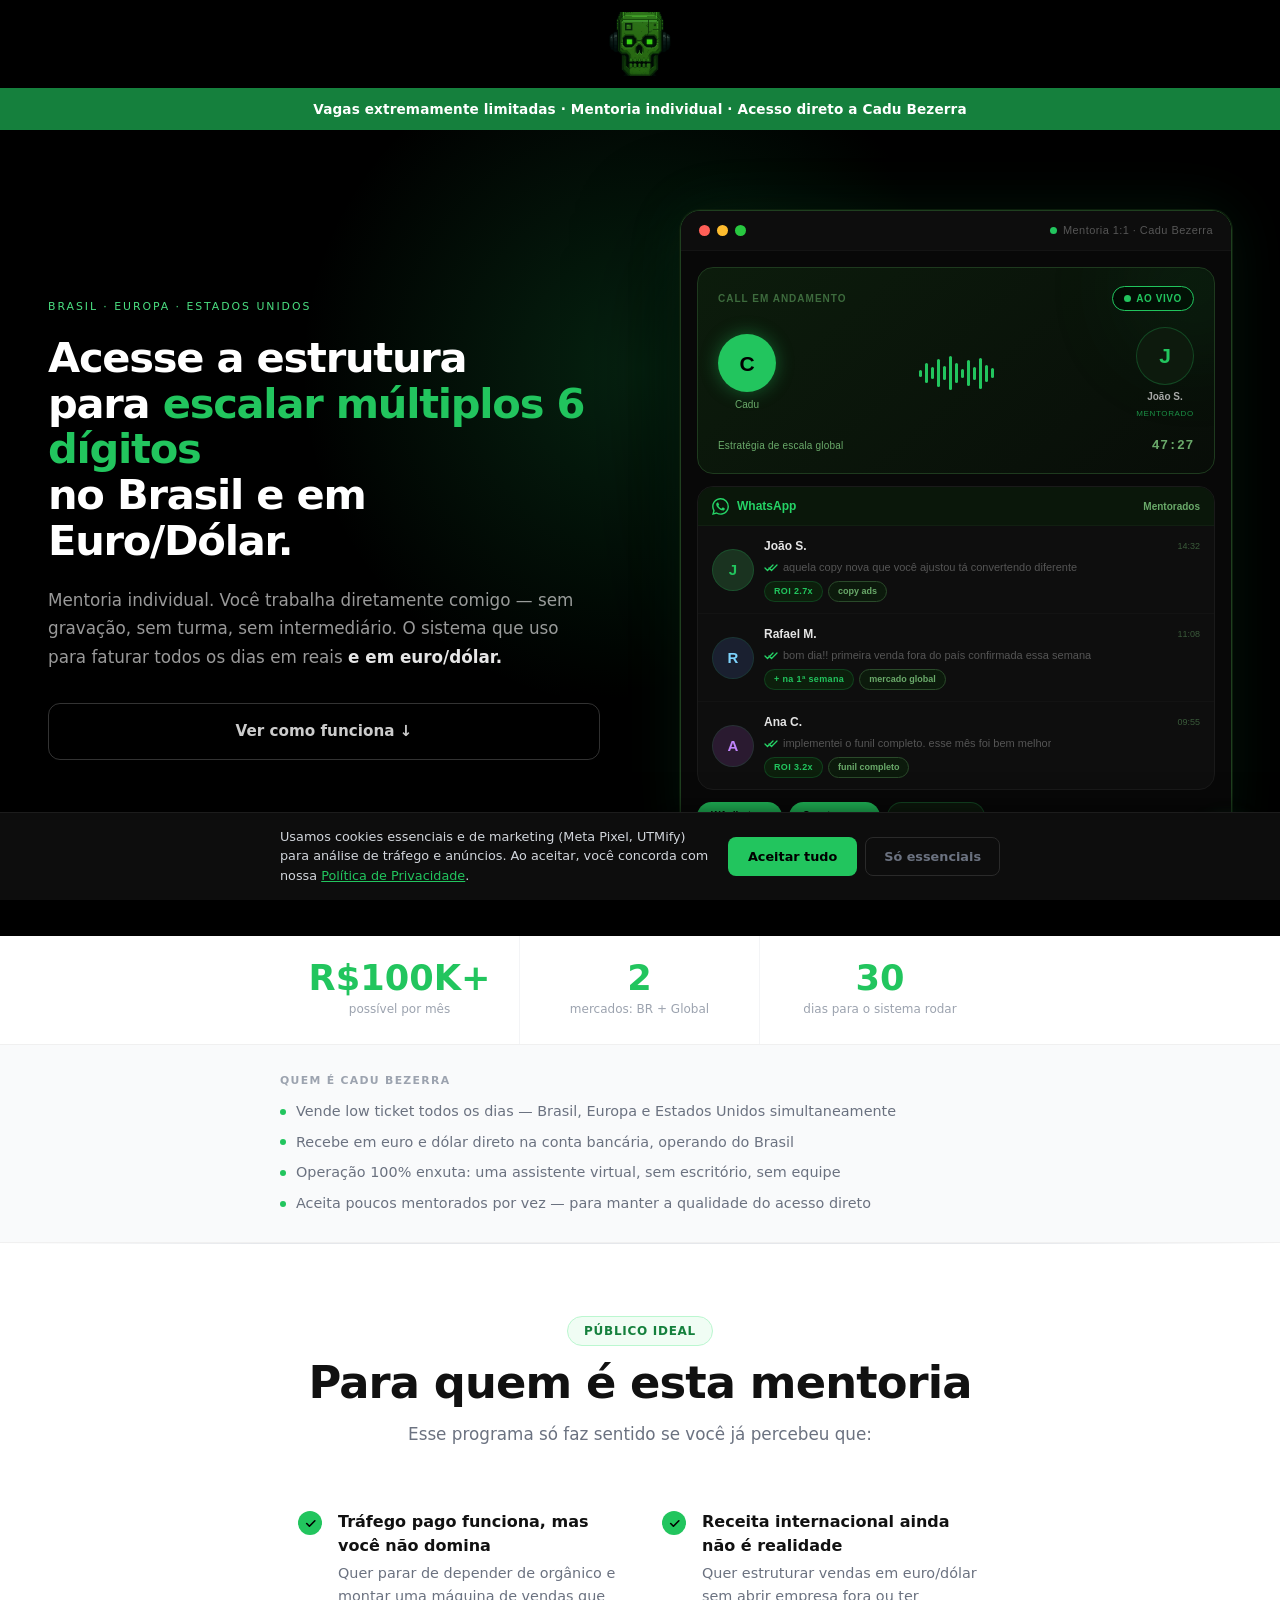
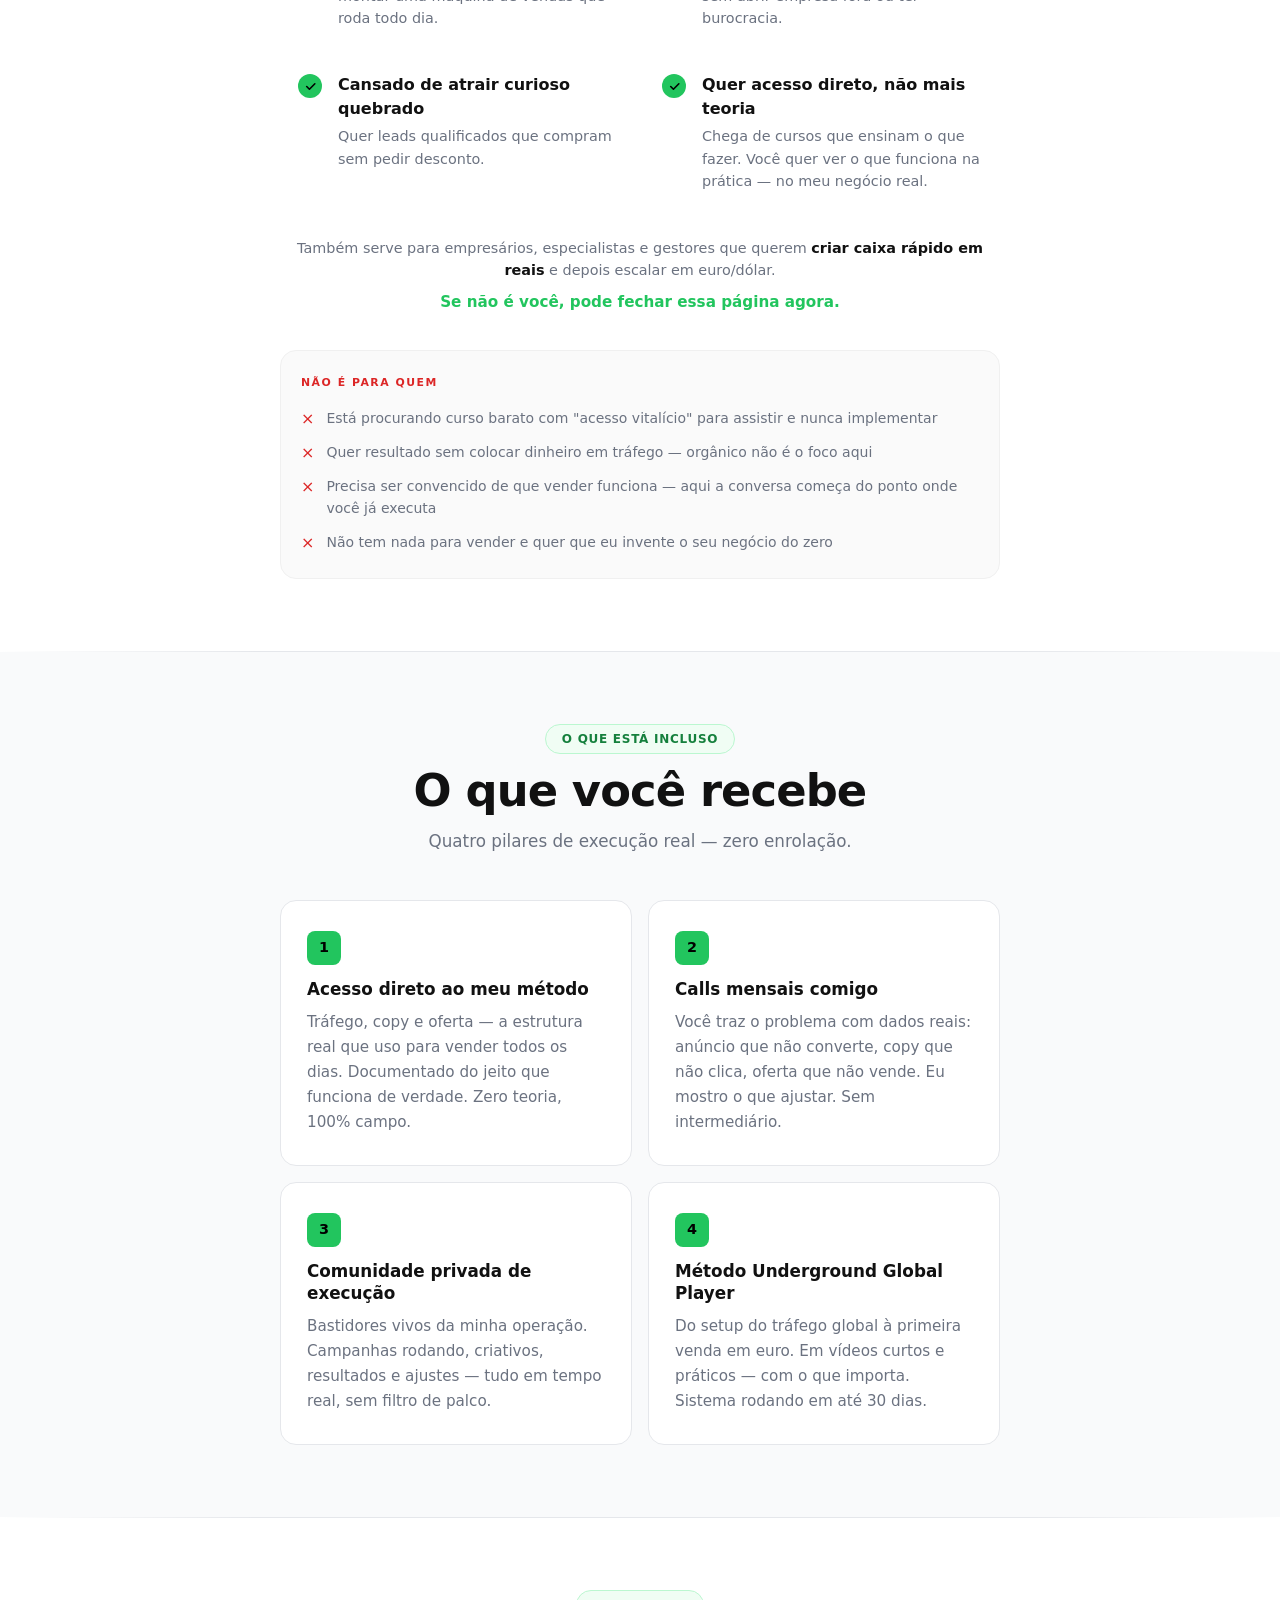
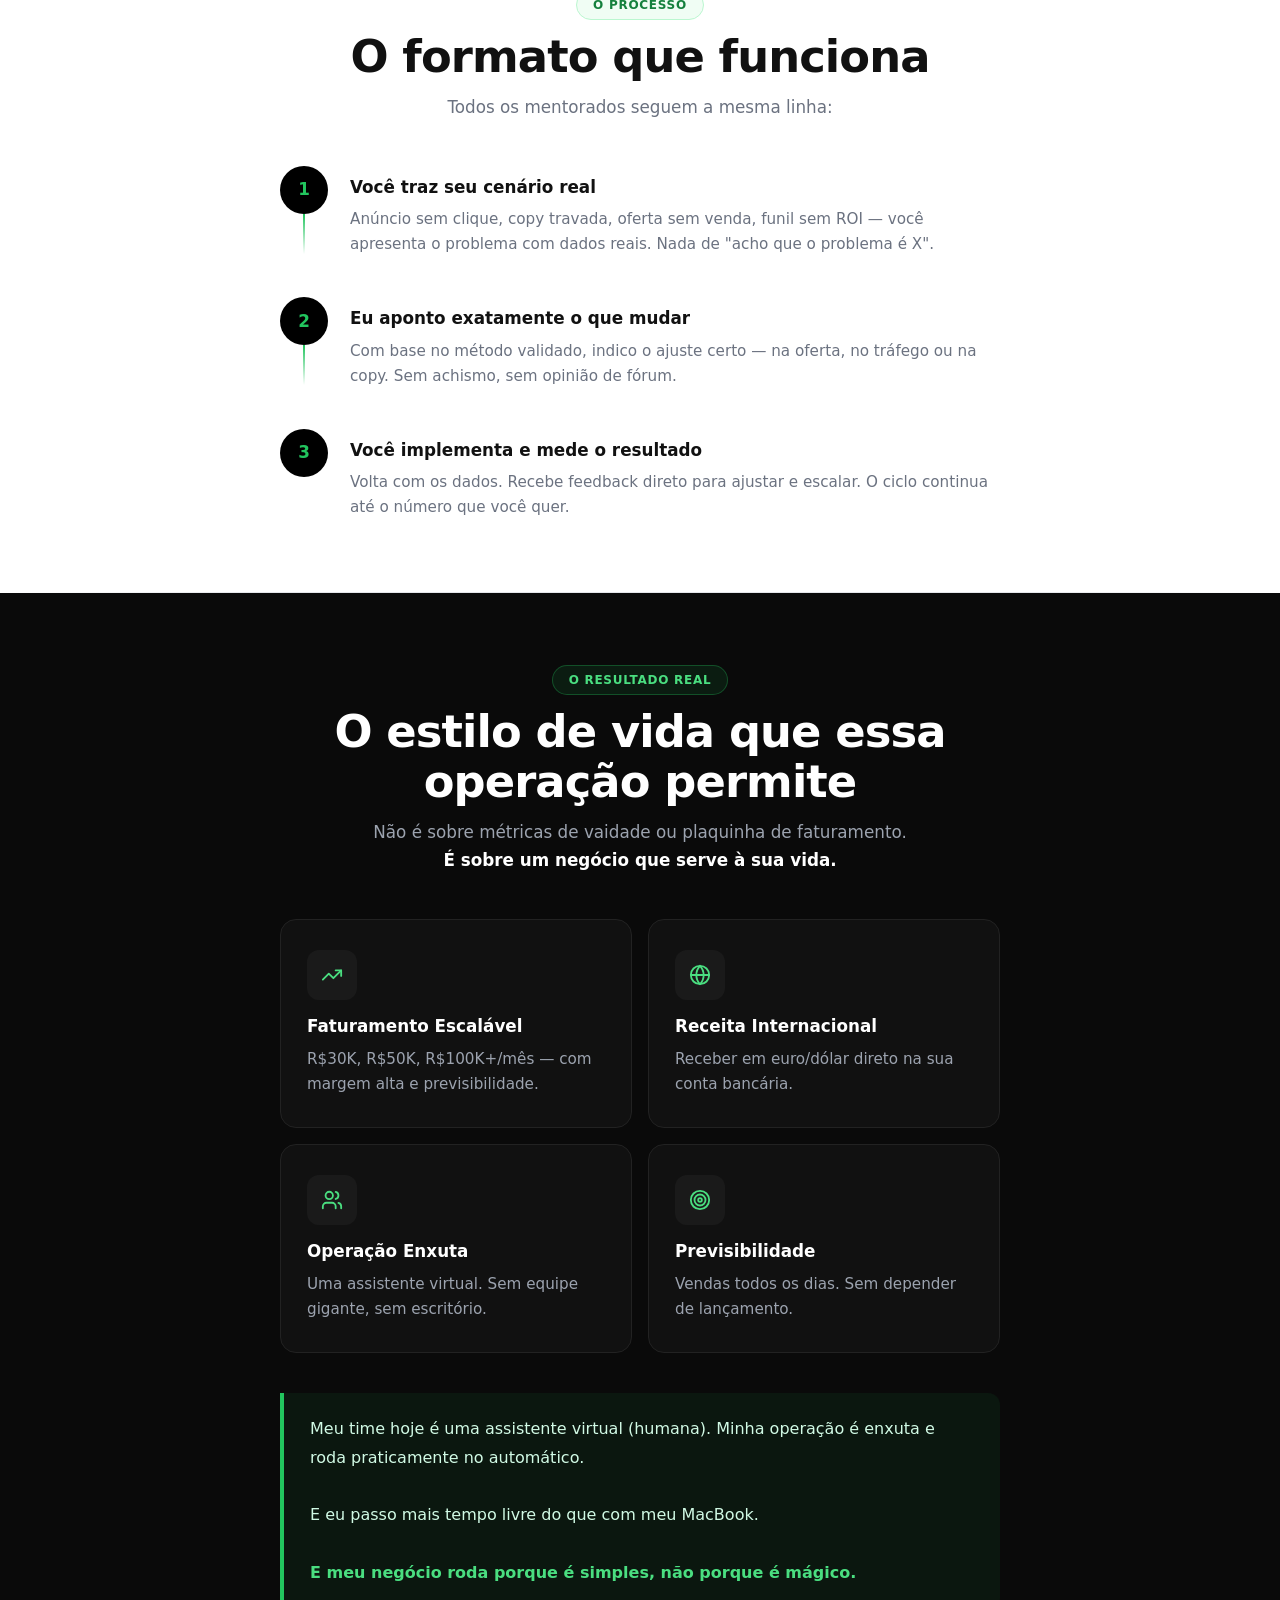
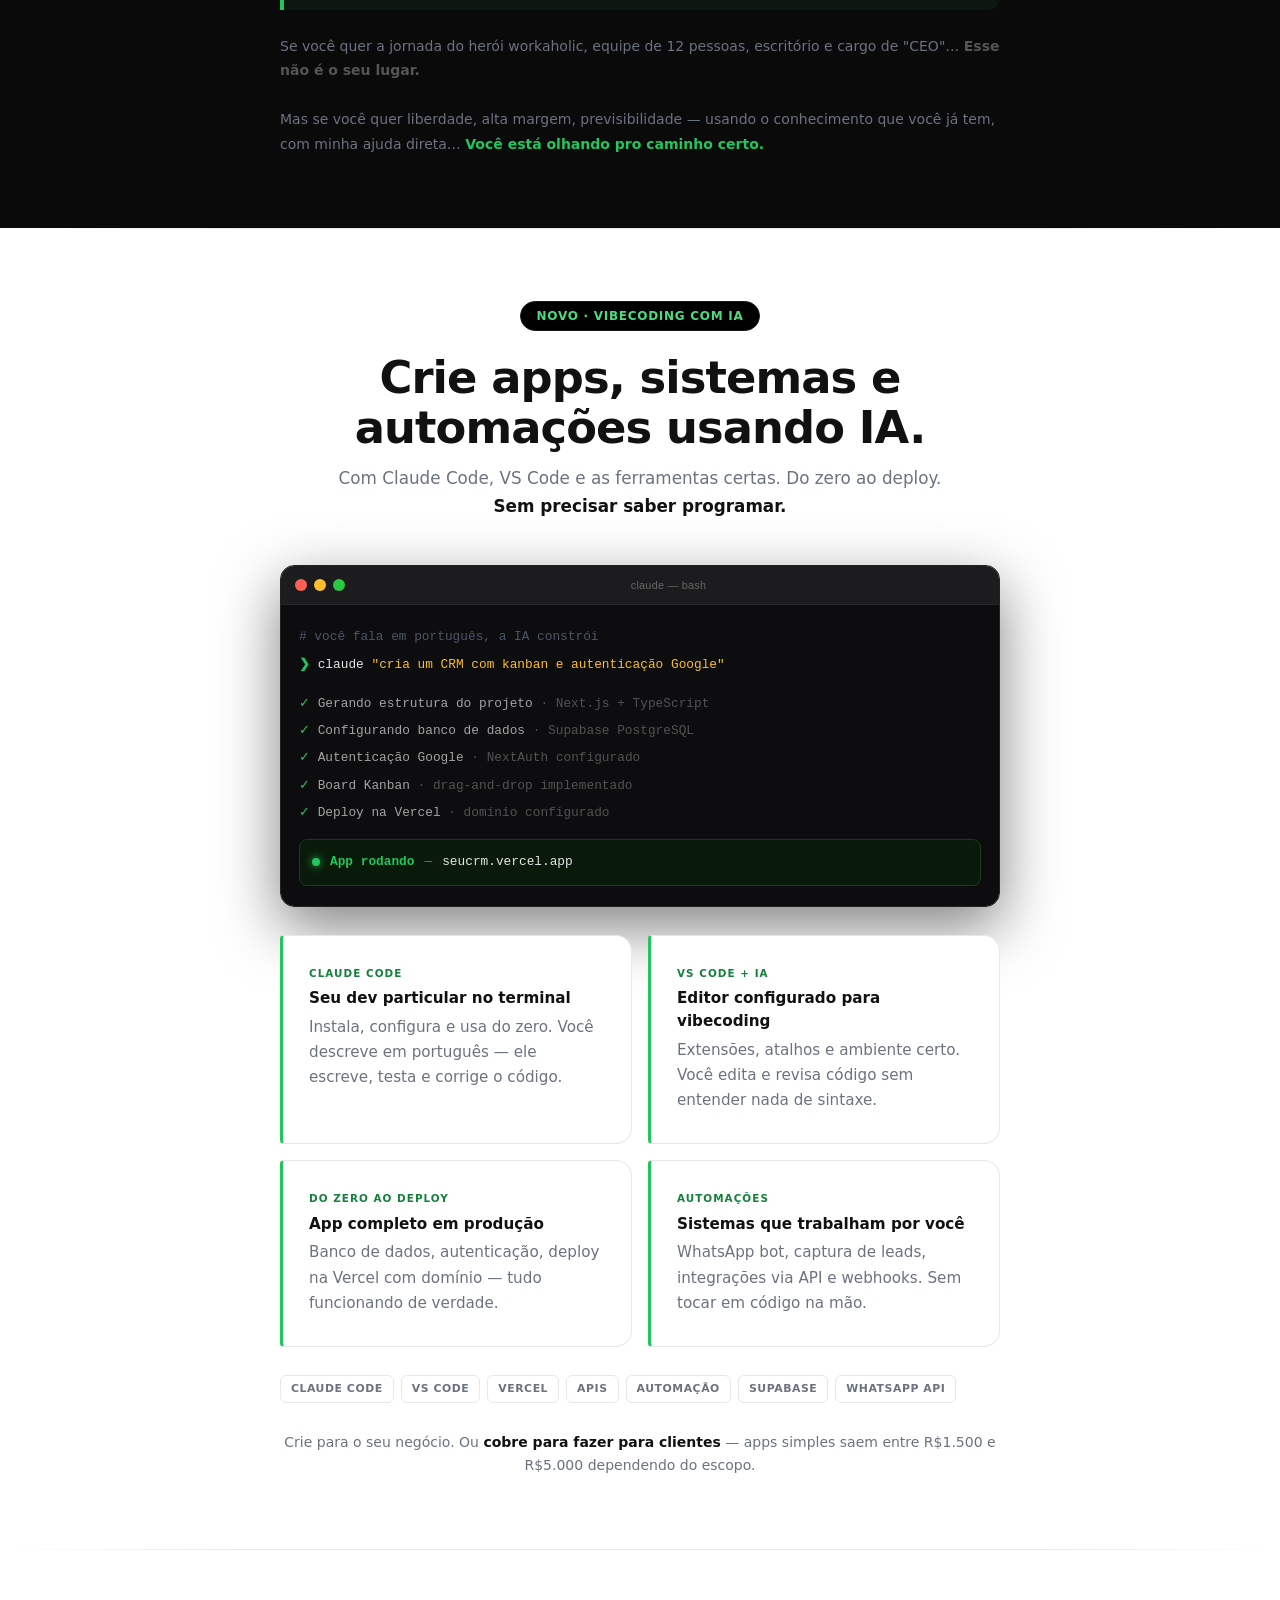
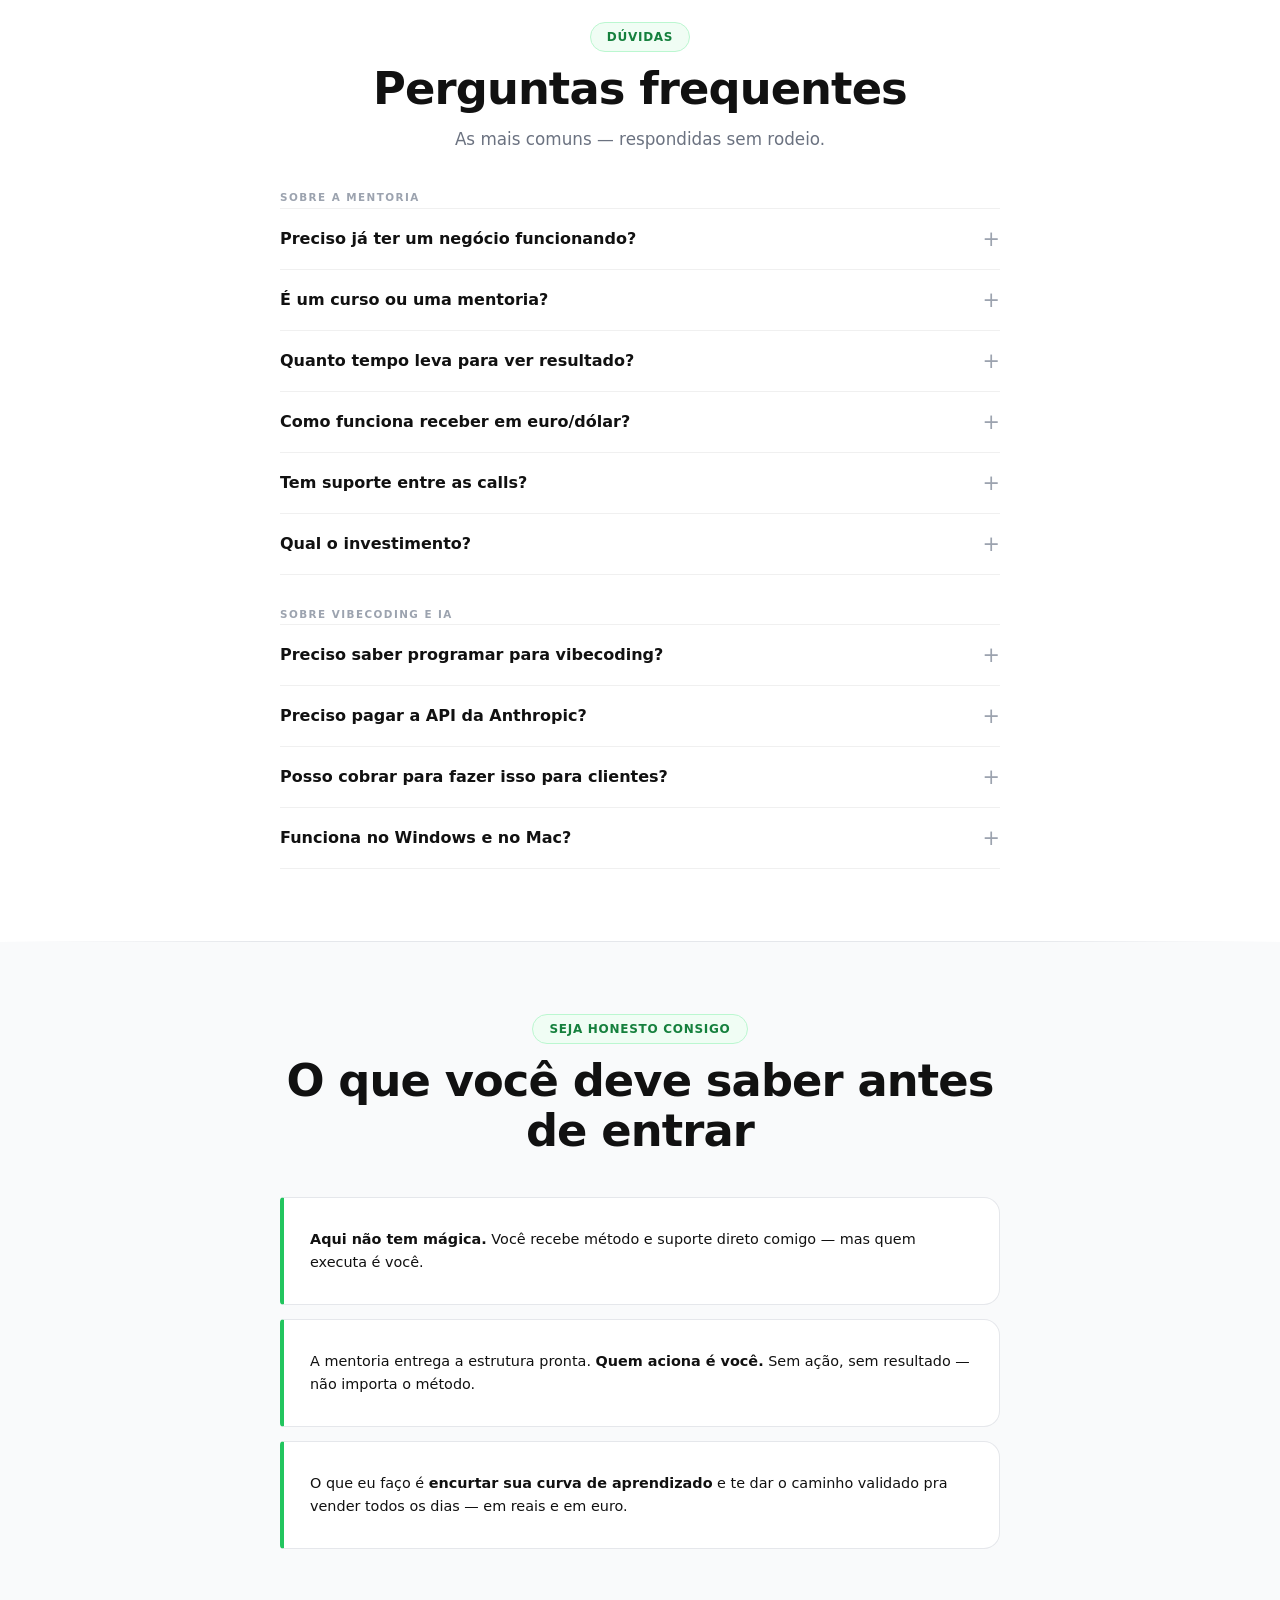
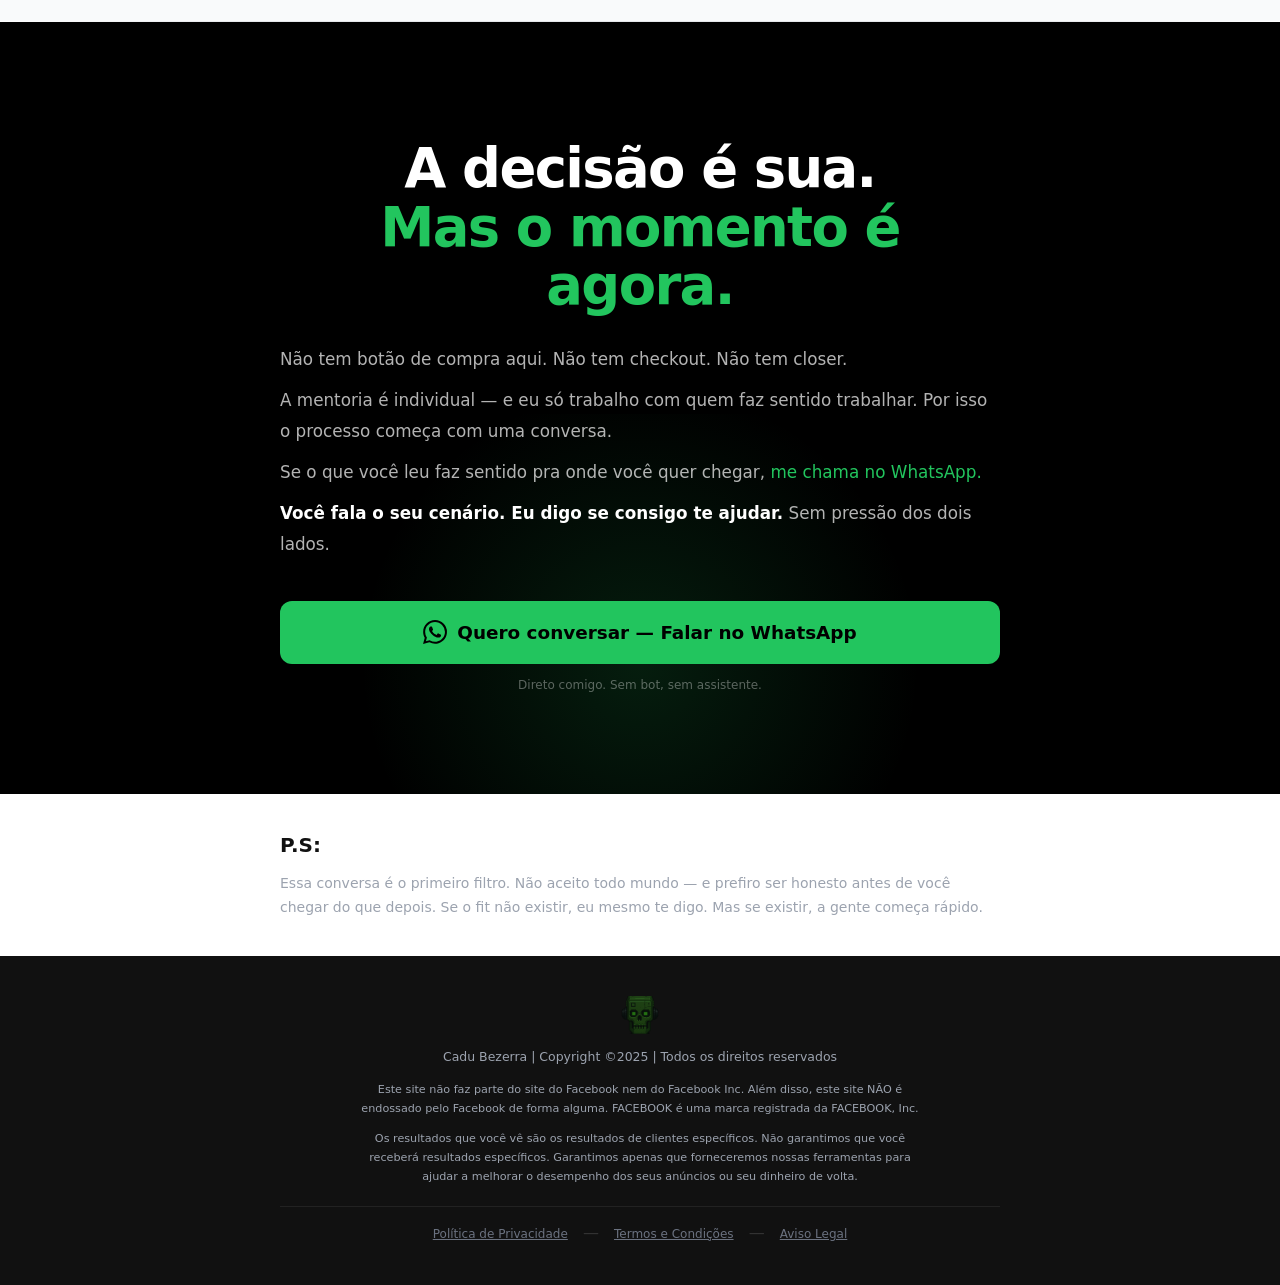
==== index.html @ 000028d3 "feat: bottom CTA now routes to qualification form" ====
<!DOCTYPE html>
<html lang="pt-BR">
<head>
  <meta charset="utf-8"/>
  <meta http-equiv="Cache-Control" content="no-cache, no-store, must-revalidate"/>
  <meta http-equiv="Pragma" content="no-cache"/>
  <!-- SECURITY HEADERS -->
  <meta http-equiv="Content-Security-Policy" content="default-src 'self'; script-src 'self' 'unsafe-inline' https://cdn.utmify.com.br; style-src 'self' 'unsafe-inline'; img-src 'self' data: https:; connect-src 'self' https://cdn.utmify.com.br; font-src 'self'; object-src 'none'; base-uri 'self'; form-action 'none'; upgrade-insecure-requests;"/>
  <meta name="referrer" content="strict-origin-when-cross-origin"/>
  <meta http-equiv="Permissions-Policy" content="camera=(), microphone=(), geolocation=(), payment=(), usb=(), interest-cohort=()"/>
  <meta name="viewport" content="width=device-width, initial-scale=1"/>
  <title>Underground Global Player | Cadu Bezerra</title>
  <meta name="description" content="Acesso direto à estrutura que uso para escalar múltiplos 6 dígitos vendendo low ticket no Brasil e em Euro/Dólar."/>
  <meta property="og:type" content="website"/>
  <meta property="og:title" content="Underground Global Player | Cadu Bezerra"/>
  <meta property="og:description" content="Acesso direto à estrutura que uso para escalar múltiplos 6 dígitos vendendo low ticket no Brasil e em Euro/Dólar."/>
  <meta property="og:image" content="cadudoblack-devices-mockup.png"/>
  <meta name="twitter:card" content="summary_large_image"/>
  <link rel="shortcut icon" href="cadudoblack-favicon.png"/>
  <link rel="icon" href="cadudoblack-favicon.png"/>
  <link rel="apple-touch-icon" href="cadudoblack-favicon.png"/>
  <link rel="stylesheet" href="css/style.css"/>
  <style>
    *{box-sizing:border-box;margin:0;padding:0;}
    html{scroll-behavior:smooth;}
    body{font-family:-apple-system,BlinkMacSystemFont,'Segoe UI',system-ui,sans-serif;background:#fff;color:#111;}

    /* ANIMATIONS */
    [data-fade]{opacity:0;transform:translateY(36px);transition:opacity .7s cubic-bezier(.16,1,.3,1),transform .7s cubic-bezier(.16,1,.3,1);}
    [data-fade].visible{opacity:1;transform:translateY(0);}
    [data-fade][data-delay="1"]{transition-delay:.1s;}
    [data-fade][data-delay="2"]{transition-delay:.2s;}
    [data-fade][data-delay="3"]{transition-delay:.3s;}
    [data-fade][data-delay="4"]{transition-delay:.4s;}
    [data-fade][data-delay="5"]{transition-delay:.5s;}

    /* HERO */
    .hero-bg{background:#000;position:relative;overflow:hidden;padding:52px 20px 60px;}
    .hero-glow{position:absolute;top:-160px;left:50%;transform:translateX(-50%);width:800px;height:800px;background:radial-gradient(circle,rgba(34,197,94,.18) 0%,transparent 60%);pointer-events:none;animation:glow-pulse 5s ease-in-out infinite;}
    @keyframes glow-pulse{0%,100%{opacity:.7;transform:translateX(-50%) scale(1);}50%{opacity:1;transform:translateX(-50%) scale(1.08);}}
    .hero-title{font-size:clamp(1.6rem,4vw,2.6rem);font-weight:900;line-height:1.1;color:#fff;letter-spacing:-.03em;margin-bottom:22px;}
    .hero-title .accent{color:#22c55e;}
    .hero-sub{font-size:1.05rem;color:rgba(255,255,255,.6);max-width:640px;margin:0 auto 32px;line-height:1.7;}
    /* hero split layout */
    .hero-inner{position:relative;z-index:1;max-width:1200px;margin:0 auto;display:flex;flex-direction:column;align-items:center;gap:48px;padding:0 8px;}
    .hero-text{text-align:center;width:100%;}
    .hero-mockup{width:100%;}
    @media(min-width:900px){
      .hero-bg{padding:80px 32px 88px;}
      .hero-inner{flex-direction:row;align-items:center;gap:80px;}
      .hero-text{flex:1;text-align:left;}
      .hero-text .hero-sub{margin-left:0;margin-right:0;}
      .hero-text .btn-row{margin-left:0;margin-right:0;}
      .hero-mockup{flex:1;max-width:560px;}
    }

    /* BANNER */
    .top-banner{background:#15803d;padding:11px 16px;text-align:center;font-weight:700;color:#fff;font-size:.85rem;letter-spacing:.01em;}

    /* STATS */
    .stats-bar{background:#fff;border-bottom:1px solid #f0f0f0;}
    .stats-inner{display:grid;grid-template-columns:repeat(3,1fr);max-width:720px;margin:0 auto;}
    .stat-cell{padding:24px 12px;text-align:center;border-right:1px solid #f3f4f6;}
    .stat-cell:last-child{border-right:none;}
    .stat-num{display:block;font-size:clamp(1.4rem,4vw,2.2rem);font-weight:900;color:#22c55e;line-height:1;}
    .stat-lbl{font-size:.75rem;color:#9ca3af;margin-top:6px;font-weight:500;}

    /* SECTION HELPERS */
    .sec{padding:72px 24px;}
    .sec-inner{max-width:720px;margin:0 auto;}
    .sec-inner-sm{max-width:720px;margin:0 auto;}
    .sec-tag{display:inline-block;background:#f0fdf4;border:1px solid #bbf7d0;border-radius:100px;padding:5px 16px;font-size:.75rem;font-weight:700;color:#15803d;letter-spacing:.06em;text-transform:uppercase;margin-bottom:12px;}
    .sec-tag-dark{background:rgba(34,197,94,.1);border-color:rgba(34,197,94,.3);color:#4ade80;}
    .sec-title{font-size:clamp(1.6rem,3.5vw,2.8rem);font-weight:800;color:#111;line-height:1.12;letter-spacing:-.02em;margin-bottom:12px;}
    .sec-title-white{color:#fff;}
    .sec-sub{color:#6b7280;font-size:1.05rem;line-height:1.65;max-width:720px;margin:0 auto 40px;}
    .sec-sub-dark{color:#9ca3af;}
    .divider{height:1px;background:linear-gradient(90deg,transparent,#e5e7eb 20%,#e5e7eb 80%,transparent);}
    .bg-light{background:#f9fafb;}
    .bg-dark{background:#0a0a0a;}
    .text-center{text-align:center;}

    /* CARDS */
    .card-grid{display:grid;grid-template-columns:1fr;gap:16px;}
    .card-grid-2{display:grid;grid-template-columns:1fr;gap:16px;}
    .card{background:#fff;border:1px solid #e5e7eb;border-radius:16px;padding:30px 26px;transition:transform .25s ease,box-shadow .25s ease,border-color .25s ease;}
    .card:hover{transform:translateY(-5px);box-shadow:0 16px 48px rgba(0,0,0,.08);border-color:#22c55e;}
    .card-dark{background:#111;border-color:#222;}
    .card-dark:hover{border-color:#22c55e;box-shadow:0 16px 48px rgba(0,0,0,.4);}
    .card-icon{width:50px;height:50px;background:#f0fdf4;border-radius:12px;display:flex;align-items:center;justify-content:center;margin-bottom:16px;color:#15803d;flex-shrink:0;}
    .card-icon-dark{background:#1a1a1a;color:#4ade80;}
    .card-num{display:inline-flex;align-items:center;justify-content:center;width:34px;height:34px;background:#22c55e;color:#000;font-weight:900;font-size:.9rem;border-radius:8px;margin-bottom:14px;}
    .card-title{font-size:1.05rem;font-weight:700;color:#111;margin-bottom:9px;line-height:1.3;}
    .card-title-white{color:#fff;}
    .card-text{font-size:.95rem;color:#6b7280;line-height:1.65;}
    .card-text-dark{color:#9ca3af;}

    /* CHECK LIST */
    .check-grid{display:grid;grid-template-columns:1fr;gap:8px;}
    .check-row{display:flex;align-items:flex-start;gap:16px;padding:18px;border-radius:12px;transition:background .2s;}
    .check-row:hover{background:#f9fafb;}
    .check-dot{width:24px;height:24px;min-width:24px;background:#22c55e;border-radius:50%;display:flex;align-items:center;justify-content:center;margin-top:1px;}
    .check-head{font-weight:700;color:#111;font-size:1rem;margin-bottom:4px;}
    .check-body{color:#6b7280;font-size:.9rem;line-height:1.55;}

    /* STEPS */
    .steps-wrap{display:flex;flex-direction:column;gap:40px;position:relative;}
    .step-row{display:flex;gap:22px;align-items:flex-start;}
    .step-dot{width:48px;height:48px;min-width:48px;background:#000;color:#22c55e;border-radius:50%;display:flex;align-items:center;justify-content:center;font-weight:900;font-size:1.05rem;position:relative;z-index:1;}
    .step-line{position:absolute;left:23px;top:48px;bottom:-40px;width:2px;background:linear-gradient(180deg,#22c55e,transparent);}
    .step-body{padding-top:9px;}
    .step-title{font-weight:700;font-size:1.05rem;color:#111;margin-bottom:7px;}
    .step-text{font-size:.95rem;color:#6b7280;line-height:1.65;}

    /* BUTTONS */
    .btn{display:inline-flex;align-items:center;justify-content:center;gap:10px;font-weight:800;border:none;cursor:pointer;text-decoration:none;white-space:nowrap;transition:background .2s,transform .15s,box-shadow .2s;border-radius:12px;}
    .btn-green{background:#22c55e;color:#000;font-size:1.05rem;padding:16px 36px;}
    .btn-green:hover{background:#16a34a;transform:translateY(-2px);box-shadow:0 8px 32px rgba(34,197,94,.35);}
    .btn-green-lg{font-size:1.15rem;padding:18px 44px;}
    .btn-green-sm{font-size:.9rem;padding:12px 26px;border-radius:10px;}
    .btn-outline{background:transparent;border:1px solid rgba(255,255,255,.2);color:rgba(255,255,255,.8);font-size:.95rem;padding:16px 28px;font-weight:600;}
    .btn-outline:hover{border-color:rgba(34,197,94,.5);color:#22c55e;}
    @keyframes pulse-btn{0%,100%{box-shadow:0 0 0 0 rgba(34,197,94,.5);}60%{box-shadow:0 0 0 18px rgba(34,197,94,0);}}
    @keyframes pulse-dot{0%,100%{opacity:1;transform:scale(1);}50%{opacity:.25;transform:scale(.55);}}
    @keyframes wave-bar{0%,100%{transform:scaleY(1);}50%{transform:scaleY(0.2);}}
    .btn-pulse{animation:pulse-btn 2.2s ease-in-out infinite;}
    .btn-row{display:flex;flex-direction:column;gap:12px;align-items:stretch;max-width:720px;margin:0 auto;}
    .btn-row .btn{width:100%;justify-content:center;}

    /* CTA DARK */
    .cta-dark{background:#000;position:relative;overflow:hidden;padding:100px 24px;}
    .cta-glow{position:absolute;bottom:-120px;left:50%;transform:translateX(-50%);width:700px;height:500px;background:radial-gradient(circle,rgba(34,197,94,.15) 0%,transparent 65%);pointer-events:none;}
    .cta-text{color:rgba(255,255,255,.7);font-size:1.05rem;line-height:1.85;margin-bottom:40px;text-align:left;}
    .cta-text strong{color:#fff;}
    .cta-text .green{color:#22c55e;}

    /* QUOTE */
    .quote{border-left:4px solid #22c55e;padding:22px 26px;background:rgba(34,197,94,.07);border-radius:0 12px 12px 0;margin-top:36px;}
    .quote p{color:#d1fae5;font-size:1rem;line-height:1.8;margin:0;}

    /* FLOAT */
    .float-wa{position:fixed;bottom:24px;right:24px;z-index:9999;background:#25D366;border-radius:50%;width:58px;height:58px;display:flex;align-items:center;justify-content:center;box-shadow:0 4px 20px rgba(37,211,102,.45);transition:transform .2s,box-shadow .2s;text-decoration:none;}
    .float-wa:hover{transform:scale(1.1);box-shadow:0 8px 32px rgba(37,211,102,.55);}

    /* CREDIBILITY STRIP */
    .cred-strip{background:#f9fafb;border-bottom:1px solid #f0f0f0;padding:28px 16px;}
    .cred-inner{max-width:720px;margin:0 auto;}
    .cred-pill{display:flex;align-items:center;gap:10px;font-size:.9rem;color:#6b7280;}
    .cred-pill-dot{width:6px;height:6px;border-radius:50%;background:#22c55e;flex-shrink:0;}

    /* FAQ */
    .faq-item{border-bottom:1px solid #f0f0f0;padding:18px 0;}
    .faq-item:first-child{border-top:1px solid #f0f0f0;}
    .faq-q{font-weight:700;color:#111;font-size:1rem;display:flex;justify-content:space-between;align-items:flex-start;cursor:pointer;gap:16px;user-select:none;}
    .faq-q:hover{color:#15803d;}
    .faq-icon{font-size:1.3rem;color:#9ca3af;flex-shrink:0;font-weight:400;line-height:1;margin-top:2px;transition:color .2s;}
    .faq-a{font-size:.95rem;color:#6b7280;line-height:1.75;margin-top:14px;display:none;}
    .faq-item.open .faq-a{display:block;}
    .faq-item.open .faq-icon{color:#22c55e;}
    .faq-item.open .faq-q{color:#15803d;}

    /* FOOTER */
    footer{background:#111;color:#9ca3af;padding:40px 16px;}
    footer a{color:#6b7280;text-decoration:underline;font-size:.75rem;}
    footer a:hover{color:#9ca3af;}

    @media(min-width:640px){
      .card-grid{grid-template-columns:1fr 1fr;}
      .card-grid-2{grid-template-columns:1fr 1fr;}
      .check-grid{grid-template-columns:1fr 1fr;}
    }
    @media(max-width:640px){
      .hero-title{font-size:clamp(1.4rem,5vw,1.8rem);letter-spacing:-.02em;}
      .stat-cell{padding:20px 8px;}
      .stat-lbl{font-size:.65rem;}
      .sec{padding:52px 16px;}
    }
  </style>
</head>
<body>

<!-- FLOAT WHATSAPP -->
<a href="https://wa.me/5588999471567" target="_blank" rel="noopener noreferrer" class="float-wa" aria-label="WhatsApp">
  <svg xmlns="http://www.w3.org/2000/svg" viewBox="0 0 24 24" fill="white" width="30" height="30"><path d="M17.472 14.382c-.297-.149-1.758-.867-2.03-.967-.273-.099-.471-.148-.67.15-.197.297-.767.966-.94 1.164-.173.199-.347.223-.644.075-.297-.15-1.255-.463-2.39-1.475-.883-.788-1.48-1.761-1.653-2.059-.173-.297-.018-.458.13-.606.134-.133.298-.347.446-.52.149-.174.198-.298.298-.497.099-.198.05-.371-.025-.52-.075-.149-.669-1.612-.916-2.207-.242-.579-.487-.5-.669-.51-.173-.008-.371-.01-.57-.01-.198 0-.52.074-.792.372-.272.297-1.04 1.016-1.04 2.479 0 1.462 1.065 2.875 1.213 3.074.149.198 2.096 3.2 5.077 4.487.709.306 1.262.489 1.694.625.712.227 1.36.195 1.871.118.571-.085 1.758-.719 2.006-1.413.248-.694.248-1.289.173-1.413-.074-.124-.272-.198-.57-.347m-5.421 7.403h-.004a9.87 9.87 0 01-5.031-1.378l-.361-.214-3.741.982.998-3.648-.235-.374a9.86 9.86 0 01-1.51-5.26c.001-5.45 4.436-9.884 9.888-9.884 2.64 0 5.122 1.03 6.988 2.898a9.825 9.825 0 012.893 6.994c-.003 5.45-4.437 9.884-9.885 9.884m8.413-18.297A11.815 11.815 0 0012.05 0C5.495 0 .16 5.335.157 11.892c0 2.096.547 4.142 1.588 5.945L.057 24l6.305-1.654a11.882 11.882 0 005.683 1.448h.005c6.554 0 11.89-5.335 11.893-11.893a11.821 11.821 0 00-3.48-8.413z"/></svg>
</a>

<!-- HEADER -->
<header style="background:#000;padding:12px 16px;">
  <div style="max-width:480px;margin:0 auto;display:flex;justify-content:center;">
    <img src="images/design-mode/logo.png" alt="Logo" style="height:64px;width:64px;object-fit:contain;"/>
  </div>
</header>

<!-- BANNER -->
<div class="top-banner">Vagas extremamente limitadas · Mentoria individual · Acesso direto a Cadu Bezerra</div>

<!-- HERO -->
<section class="hero-bg">
  <div class="hero-glow"></div>
  <div class="hero-inner">
    <div class="hero-text">

    <p data-fade style="font-size:.68rem;color:#4ade80;letter-spacing:.18em;text-transform:uppercase;margin-bottom:20px;">Brasil · Europa · Estados Unidos</p>

    <h1 class="hero-title" data-fade data-delay="1">
      Acesse a estrutura<br/>para <span class="accent">escalar múltiplos 6 dígitos</span><br/>no Brasil e em Euro/Dólar.
    </h1>

    <p class="hero-sub" data-fade data-delay="2">
      Mentoria individual. Você trabalha diretamente comigo — sem gravação, sem turma, sem intermediário. O sistema que uso para faturar todos os dias em reais <strong style="color:rgba(255,255,255,.9);">e em euro/dólar.</strong>
    </p>

    <div class="btn-row" data-fade data-delay="3">
      <a href="#para-quem" class="btn btn-outline">Ver como funciona ↓</a>
    </div>
    </div>

    <div class="hero-mockup" data-fade data-delay="4">
      <div style="border-radius:20px;overflow:hidden;border:1px solid #1f3f1f;box-shadow:0 0 0 1px #0c1f0c,0 0 60px rgba(34,197,94,.1),0 32px 100px rgba(0,0,0,.95);">

        <!-- titlebar -->
        <div style="background:#0d0d0d;padding:11px 18px;display:flex;align-items:center;gap:7px;border-bottom:1px solid #141414;">
          <span style="width:11px;height:11px;border-radius:50%;background:#ff5f57;display:block;flex-shrink:0;"></span>
          <span style="width:11px;height:11px;border-radius:50%;background:#febc2e;display:block;flex-shrink:0;"></span>
          <span style="width:11px;height:11px;border-radius:50%;background:#28c840;display:block;flex-shrink:0;"></span>
          <div style="flex:1;display:flex;align-items:center;justify-content:flex-end;gap:6px;">
            <span style="width:7px;height:7px;border-radius:50%;background:#22c55e;display:block;animation:pulse-dot 1.4s ease-in-out infinite;"></span>
            <span style="font-size:11px;color:#555;font-family:sans-serif;letter-spacing:.04em;">Mentoria 1:1 · Cadu Bezerra</span>
          </div>
        </div>

        <!-- body -->
        <div style="background:#080808;padding:16px;display:flex;flex-direction:column;gap:12px;">

          <!-- CALL CARD -->
          <div style="background:linear-gradient(140deg,#0c1c0c 0%,#080d08 100%);border:1px solid #1e3a1e;border-radius:16px;padding:18px 20px;position:relative;overflow:hidden;">
            <!-- ambient glow -->
            <div style="position:absolute;top:-40px;right:-40px;width:120px;height:120px;background:#22c55e;border-radius:50%;filter:blur(55px);opacity:.11;pointer-events:none;"></div>

            <!-- top row -->
            <div style="display:flex;align-items:center;justify-content:space-between;margin-bottom:16px;">
              <span style="font-size:10px;color:#3d6b3d;font-family:sans-serif;letter-spacing:.1em;text-transform:uppercase;font-weight:700;">Call em andamento</span>
              <div style="display:flex;align-items:center;gap:5px;background:#020802;border:1px solid #22c55e;border-radius:20px;padding:4px 11px;">
                <span style="width:7px;height:7px;border-radius:50%;background:#22c55e;display:block;animation:pulse-dot 1.1s ease-in-out infinite;"></span>
                <span style="font-size:10px;color:#22c55e;font-weight:800;font-family:sans-serif;letter-spacing:.06em;">AO VIVO</span>
              </div>
            </div>

            <!-- avatars + connector -->
            <div style="display:flex;align-items:center;gap:0;margin-bottom:16px;">
              <!-- Cadu -->
              <div style="display:flex;flex-direction:column;align-items:center;gap:5px;flex-shrink:0;">
                <div style="width:58px;height:58px;border-radius:50%;background:#22c55e;display:flex;align-items:center;justify-content:center;font-size:21px;font-weight:900;color:#000;font-family:sans-serif;box-shadow:0 0 18px rgba(34,197,94,.4);">C</div>
                <span style="font-size:10px;color:#6aaa6a;font-family:sans-serif;">Cadu</span>
              </div>
              <!-- waveform connector -->
              <div style="flex:1;display:flex;align-items:center;justify-content:center;gap:3px;padding:0 10px;">
                <div style="width:3px;background:#22c55e;border-radius:2px;height:7px; animation:wave-bar 1.1s ease-in-out infinite;animation-delay:0s;transform-origin:bottom;"></div>
                <div style="width:3px;background:#22c55e;border-radius:2px;height:20px;animation:wave-bar 1.1s ease-in-out infinite;animation-delay:.08s;transform-origin:bottom;"></div>
                <div style="width:3px;background:#22c55e;border-radius:2px;height:12px;animation:wave-bar 1.1s ease-in-out infinite;animation-delay:.16s;transform-origin:bottom;"></div>
                <div style="width:3px;background:#22c55e;border-radius:2px;height:28px;animation:wave-bar 1.1s ease-in-out infinite;animation-delay:.24s;transform-origin:bottom;"></div>
                <div style="width:3px;background:#22c55e;border-radius:2px;height:14px;animation:wave-bar 1.1s ease-in-out infinite;animation-delay:.32s;transform-origin:bottom;"></div>
                <div style="width:3px;background:#22c55e;border-radius:2px;height:34px;animation:wave-bar 1.1s ease-in-out infinite;animation-delay:.4s; transform-origin:bottom;"></div>
                <div style="width:3px;background:#22c55e;border-radius:2px;height:20px;animation:wave-bar 1.1s ease-in-out infinite;animation-delay:.48s;transform-origin:bottom;"></div>
                <div style="width:3px;background:#22c55e;border-radius:2px;height:9px; animation:wave-bar 1.1s ease-in-out infinite;animation-delay:.56s;transform-origin:bottom;"></div>
                <div style="width:3px;background:#22c55e;border-radius:2px;height:26px;animation:wave-bar 1.1s ease-in-out infinite;animation-delay:.64s;transform-origin:bottom;"></div>
                <div style="width:3px;background:#22c55e;border-radius:2px;height:13px;animation:wave-bar 1.1s ease-in-out infinite;animation-delay:.72s;transform-origin:bottom;"></div>
                <div style="width:3px;background:#22c55e;border-radius:2px;height:31px;animation:wave-bar 1.1s ease-in-out infinite;animation-delay:.8s; transform-origin:bottom;"></div>
                <div style="width:3px;background:#22c55e;border-radius:2px;height:17px;animation:wave-bar 1.1s ease-in-out infinite;animation-delay:.88s;transform-origin:bottom;"></div>
                <div style="width:3px;background:#22c55e;border-radius:2px;height:10px;animation:wave-bar 1.1s ease-in-out infinite;animation-delay:.96s;transform-origin:bottom;"></div>
              </div>
              <!-- Mentorado -->
              <div style="display:flex;flex-direction:column;align-items:center;gap:4px;flex-shrink:0;">
                <div style="position:relative;">
                  <div style="width:58px;height:58px;border-radius:50%;background:#0d1a0d;border:1.5px solid #22c55e44;display:flex;align-items:center;justify-content:center;font-size:21px;font-weight:700;color:#22c55e;font-family:sans-serif;">J</div>
                </div>
                <span style="font-size:10px;color:#aaa;font-family:sans-serif;font-weight:700;">João S.</span>
                <span style="font-size:8px;color:#22c55e;font-family:sans-serif;letter-spacing:.08em;text-transform:uppercase;opacity:.7;">mentorado</span>
              </div>
            </div>

            <!-- info row -->
            <div style="display:flex;justify-content:space-between;align-items:center;">
              <span style="font-size:10px;color:#6aaa6a;font-family:sans-serif;letter-spacing:.02em;">Estratégia de escala global</span>
              <span id="call-timer" style="font-size:13px;color:#6aaa6a;font-family:monospace;letter-spacing:.05em;font-weight:700;">47:23</span>
            </div>
          </div>

          <!-- WHATSAPP CARD — inbox 3 conversas -->
          <div style="background:#0e0e0e;border:1px solid #1a1a1a;border-radius:16px;overflow:hidden;">
            <!-- WA header -->
            <div style="background:#0a170a;padding:10px 14px;display:flex;align-items:center;gap:8px;border-bottom:1px solid #111f11;">
              <svg width="17" height="17" viewBox="0 0 24 24" fill="#25D366" style="flex-shrink:0;"><path d="M17.472 14.382c-.297-.149-1.758-.867-2.03-.967-.273-.099-.471-.148-.67.15-.197.297-.767.966-.94 1.164-.173.199-.347.223-.644.075-.297-.15-1.255-.463-2.39-1.475-.883-.788-1.48-1.761-1.653-2.059-.173-.297-.018-.458.13-.606.134-.133.298-.347.446-.52.149-.174.198-.298.298-.497.099-.198.05-.371-.025-.52-.075-.149-.669-1.612-.916-2.207-.242-.579-.487-.5-.669-.51-.173-.008-.371-.01-.57-.01-.198 0-.52.074-.792.372-.272.297-1.04 1.016-1.04 2.479 0 1.462 1.065 2.875 1.213 3.074.149.198 2.096 3.2 5.077 4.487.709.306 1.262.489 1.694.625.712.227 1.36.195 1.871.118.571-.085 1.758-.719 2.006-1.413.248-.694.248-1.289.173-1.413-.074-.124-.272-.198-.57-.347m-5.421 7.403h-.004a9.87 9.87 0 01-5.031-1.378l-.361-.214-3.741.982.998-3.648-.235-.374a9.86 9.86 0 01-1.51-5.26c.001-5.45 4.436-9.884 9.888-9.884 2.64 0 5.122 1.03 6.988 2.898a9.825 9.825 0 012.893 6.994c-.003 5.45-4.437 9.884-9.885 9.884m8.413-18.297A11.815 11.815 0 0012.05 0C5.495 0 .16 5.335.157 11.892c0 2.096.547 4.142 1.588 5.945L.057 24l6.305-1.654a11.882 11.882 0 005.683 1.448h.005c6.554 0 11.89-5.335 11.893-11.893a11.821 11.821 0 00-3.48-8.413z"/></svg>
              <span style="font-size:12px;color:#25D366;font-weight:700;font-family:sans-serif;">WhatsApp</span>
              <span style="font-size:10px;color:#6aaa6a;font-family:sans-serif;margin-left:auto;font-weight:600;">Mentorados</span>
            </div>

            <!-- conversa 1 — João -->
            <div style="padding:11px 14px;display:flex;align-items:center;gap:10px;border-bottom:1px solid #131313;">
              <div style="width:42px;height:42px;border-radius:50%;background:#1a3320;border:1px solid #22c55e33;display:flex;align-items:center;justify-content:center;font-size:15px;font-weight:800;color:#22c55e;font-family:sans-serif;flex-shrink:0;">J</div>
              <div style="flex:1;min-width:0;">
                <div style="display:flex;justify-content:space-between;align-items:center;margin-bottom:4px;">
                  <span style="font-size:12px;color:#e5e5e5;font-weight:700;font-family:sans-serif;">João S.</span>
                  <span style="font-size:9px;color:#3a5a3a;font-family:sans-serif;">14:32</span>
                </div>
                <div style="display:flex;align-items:center;gap:5px;margin-bottom:5px;">
                  <svg width="14" height="8" viewBox="0 0 14 8" fill="none" style="flex-shrink:0;"><path d="M1 4l2.5 2.5L9 1" stroke="#25D366" stroke-width="1.3" stroke-linecap="round" stroke-linejoin="round"/><path d="M5 4l2.5 2.5L13 1" stroke="#25D366" stroke-width="1.3" stroke-linecap="round" stroke-linejoin="round"/></svg>
                  <span style="font-size:11px;color:#555;font-family:sans-serif;white-space:nowrap;overflow:hidden;text-overflow:ellipsis;">aquela copy nova que você ajustou tá convertendo diferente</span>
                </div>
                <div style="display:flex;gap:5px;">
                  <span style="font-size:9px;font-weight:800;color:#22c55e;background:#0c1f0c;border:1px solid #22c55e33;border-radius:20px;padding:3px 9px;font-family:sans-serif;letter-spacing:.04em;">ROI 2.7x</span>
                  <span style="font-size:9px;font-weight:700;color:#6aaa6a;background:#0c1a0c;border:1px solid #2a4a2a;border-radius:20px;padding:3px 9px;font-family:sans-serif;">copy ads</span>
                </div>
              </div>
            </div>

            <!-- conversa 2 — Rafael -->
            <div style="padding:11px 14px;display:flex;align-items:center;gap:10px;border-bottom:1px solid #131313;">
              <div style="width:42px;height:42px;border-radius:50%;background:#1a2030;border:1px solid #22c55e22;display:flex;align-items:center;justify-content:center;font-size:15px;font-weight:800;color:#7dd3fc;font-family:sans-serif;flex-shrink:0;">R</div>
              <div style="flex:1;min-width:0;">
                <div style="display:flex;justify-content:space-between;align-items:center;margin-bottom:4px;">
                  <span style="font-size:12px;color:#e5e5e5;font-weight:700;font-family:sans-serif;">Rafael M.</span>
                  <span style="font-size:9px;color:#3a5a3a;font-family:sans-serif;">11:08</span>
                </div>
                <div style="display:flex;align-items:center;gap:5px;margin-bottom:5px;">
                  <svg width="14" height="8" viewBox="0 0 14 8" fill="none" style="flex-shrink:0;"><path d="M1 4l2.5 2.5L9 1" stroke="#25D366" stroke-width="1.3" stroke-linecap="round" stroke-linejoin="round"/><path d="M5 4l2.5 2.5L13 1" stroke="#25D366" stroke-width="1.3" stroke-linecap="round" stroke-linejoin="round"/></svg>
                  <span style="font-size:11px;color:#555;font-family:sans-serif;white-space:nowrap;overflow:hidden;text-overflow:ellipsis;">bom dia!! primeira venda fora do país confirmada essa semana</span>
                </div>
                <div style="display:flex;gap:5px;">
                  <span style="font-size:9px;font-weight:800;color:#22c55e;background:#0c1f0c;border:1px solid #22c55e33;border-radius:20px;padding:3px 9px;font-family:sans-serif;letter-spacing:.04em;">+ na 1ª semana</span>
                  <span style="font-size:9px;font-weight:700;color:#6aaa6a;background:#0c1a0c;border:1px solid #2a4a2a;border-radius:20px;padding:3px 9px;font-family:sans-serif;">mercado global</span>
                </div>
              </div>
            </div>

            <!-- conversa 3 — Ana -->
            <div style="padding:11px 14px;display:flex;align-items:center;gap:10px;">
              <div style="width:42px;height:42px;border-radius:50%;background:#2a1a30;border:1px solid #22c55e22;display:flex;align-items:center;justify-content:center;font-size:15px;font-weight:800;color:#c084fc;font-family:sans-serif;flex-shrink:0;">A</div>
              <div style="flex:1;min-width:0;">
                <div style="display:flex;justify-content:space-between;align-items:center;margin-bottom:4px;">
                  <span style="font-size:12px;color:#e5e5e5;font-weight:700;font-family:sans-serif;">Ana C.</span>
                  <span style="font-size:9px;color:#3a5a3a;font-family:sans-serif;">09:55</span>
                </div>
                <div style="display:flex;align-items:center;gap:5px;margin-bottom:5px;">
                  <svg width="14" height="8" viewBox="0 0 14 8" fill="none" style="flex-shrink:0;"><path d="M1 4l2.5 2.5L9 1" stroke="#25D366" stroke-width="1.3" stroke-linecap="round" stroke-linejoin="round"/><path d="M5 4l2.5 2.5L13 1" stroke="#25D366" stroke-width="1.3" stroke-linecap="round" stroke-linejoin="round"/></svg>
                  <span style="font-size:11px;color:#555;font-family:sans-serif;white-space:nowrap;overflow:hidden;text-overflow:ellipsis;">implementei o funil completo. esse mês foi bem melhor</span>
                </div>
                <div style="display:flex;gap:5px;">
                  <span style="font-size:9px;font-weight:800;color:#22c55e;background:#0c1f0c;border:1px solid #22c55e33;border-radius:20px;padding:3px 9px;font-family:sans-serif;letter-spacing:.04em;">ROI 3.2x</span>
                  <span style="font-size:9px;font-weight:700;color:#6aaa6a;background:#0c1a0c;border:1px solid #2a4a2a;border-radius:20px;padding:3px 9px;font-family:sans-serif;">funil completo</span>
                </div>
              </div>
            </div>
          </div>

          <!-- TAGS -->
          <div style="display:flex;gap:7px;flex-wrap:wrap;">
            <div style="background:#22c55e;border-radius:20px;padding:6px 14px;font-size:10px;color:#000;font-weight:800;font-family:sans-serif;white-space:nowrap;">WA direto ✓</div>
            <div style="background:#22c55e;border-radius:20px;padding:6px 14px;font-size:10px;color:#000;font-weight:800;font-family:sans-serif;white-space:nowrap;">Sem turma ✓</div>
            <div style="background:#0d1a0d;border:1px solid #22c55e44;border-radius:20px;padding:6px 14px;font-size:10px;color:#22c55e;font-weight:700;font-family:sans-serif;white-space:nowrap;">Só você 1:1 →</div>
          </div>

        </div>
      </div>
    </div>

  </div>
</section>

<!-- STATS -->
<section class="stats-bar">
  <div class="stats-inner" data-fade>
    <div class="stat-cell">
      <span class="stat-num">R$100K+</span>
      <span class="stat-lbl">possível por mês</span>
    </div>
    <div class="stat-cell">
      <span class="stat-num">2</span>
      <span class="stat-lbl">mercados: BR + Global</span>
    </div>
    <div class="stat-cell">
      <span class="stat-num">30</span>
      <span class="stat-lbl">dias para o sistema rodar</span>
    </div>
  </div>
</section>

<!-- CREDIBILITY STRIP -->
<div class="cred-strip" data-fade>
  <div class="cred-inner">
    <p style="font-size:.68rem;font-weight:700;letter-spacing:.12em;text-transform:uppercase;color:#9ca3af;margin-bottom:12px;">Quem é Cadu Bezerra</p>
    <div style="display:flex;flex-direction:column;gap:9px;">
      <div class="cred-pill"><span class="cred-pill-dot"></span>Vende low ticket todos os dias — Brasil, Europa e Estados Unidos simultaneamente</div>
      <div class="cred-pill"><span class="cred-pill-dot"></span>Recebe em euro e dólar direto na conta bancária, operando do Brasil</div>
      <div class="cred-pill"><span class="cred-pill-dot"></span>Operação 100% enxuta: uma assistente virtual, sem escritório, sem equipe</div>
      <div class="cred-pill"><span class="cred-pill-dot"></span>Aceita poucos mentorados por vez — para manter a qualidade do acesso direto</div>
    </div>
  </div>
</div>

<div class="divider"></div>

<!-- PARA QUEM É -->
<section class="sec" id="para-quem" style="background:#fff;">
  <div class="sec-inner">
    <div class="text-center" style="margin-bottom:44px;" data-fade>
      <span class="sec-tag">Público ideal</span>
      <h2 class="sec-title">Para quem é esta mentoria</h2>
      <p class="sec-sub">Esse programa só faz sentido se você já percebeu que:</p>
    </div>
    <div class="check-grid">
      <div class="check-row" data-fade data-delay="1">
        <div class="check-dot"><svg xmlns="http://www.w3.org/2000/svg" width="13" height="13" viewBox="0 0 24 24" fill="none" stroke="#000" stroke-width="3" stroke-linecap="round" stroke-linejoin="round"><path d="m5 12 5 5L20 7"/></svg></div>
        <div><p class="check-head">Tráfego pago funciona, mas você não domina</p><p class="check-body">Quer parar de depender de orgânico e montar uma máquina de vendas que roda todo dia.</p></div>
      </div>
      <div class="check-row" data-fade data-delay="2">
        <div class="check-dot"><svg xmlns="http://www.w3.org/2000/svg" width="13" height="13" viewBox="0 0 24 24" fill="none" stroke="#000" stroke-width="3" stroke-linecap="round" stroke-linejoin="round"><path d="m5 12 5 5L20 7"/></svg></div>
        <div><p class="check-head">Receita internacional ainda não é realidade</p><p class="check-body">Quer estruturar vendas em euro/dólar sem abrir empresa fora ou ter burocracia.</p></div>
      </div>
      <div class="check-row" data-fade data-delay="3">
        <div class="check-dot"><svg xmlns="http://www.w3.org/2000/svg" width="13" height="13" viewBox="0 0 24 24" fill="none" stroke="#000" stroke-width="3" stroke-linecap="round" stroke-linejoin="round"><path d="m5 12 5 5L20 7"/></svg></div>
        <div><p class="check-head">Cansado de atrair curioso quebrado</p><p class="check-body">Quer leads qualificados que compram sem pedir desconto.</p></div>
      </div>
      <div class="check-row" data-fade data-delay="4">
        <div class="check-dot"><svg xmlns="http://www.w3.org/2000/svg" width="13" height="13" viewBox="0 0 24 24" fill="none" stroke="#000" stroke-width="3" stroke-linecap="round" stroke-linejoin="round"><path d="m5 12 5 5L20 7"/></svg></div>
        <div><p class="check-head">Quer acesso direto, não mais teoria</p><p class="check-body">Chega de cursos que ensinam o que fazer. Você quer ver o que funciona na prática — no meu negócio real.</p></div>
      </div>
    </div>
    <p style="text-align:center;margin-top:28px;font-size:.9rem;color:#6b7280;">Também serve para empresários, especialistas e gestores que querem <strong style="color:#111;">criar caixa rápido em reais</strong> e depois escalar em euro/dólar.</p>
    <p style="text-align:center;margin-top:10px;font-weight:700;color:#22c55e;font-size:.95rem;">Se não é você, pode fechar essa página agora.</p>

    <!-- NÃO É PARA QUEM -->
    <div style="margin-top:36px;background:#fafafa;border:1px solid #f0f0f0;border-radius:16px;padding:24px 20px;" data-fade>
      <p style="font-size:.68rem;font-weight:700;letter-spacing:.14em;text-transform:uppercase;color:#dc2626;margin-bottom:16px;">Não é para quem</p>
      <div style="display:flex;flex-direction:column;gap:12px;">
        <div style="display:flex;align-items:flex-start;gap:12px;">
          <span style="color:#dc2626;font-size:1rem;line-height:1.4;flex-shrink:0;">×</span>
          <p style="font-size:.875rem;color:#6b7280;line-height:1.55;">Está procurando curso barato com "acesso vitalício" para assistir e nunca implementar</p>
        </div>
        <div style="display:flex;align-items:flex-start;gap:12px;">
          <span style="color:#dc2626;font-size:1rem;line-height:1.4;flex-shrink:0;">×</span>
          <p style="font-size:.875rem;color:#6b7280;line-height:1.55;">Quer resultado sem colocar dinheiro em tráfego — orgânico não é o foco aqui</p>
        </div>
        <div style="display:flex;align-items:flex-start;gap:12px;">
          <span style="color:#dc2626;font-size:1rem;line-height:1.4;flex-shrink:0;">×</span>
          <p style="font-size:.875rem;color:#6b7280;line-height:1.55;">Precisa ser convencido de que vender funciona — aqui a conversa começa do ponto onde você já executa</p>
        </div>
        <div style="display:flex;align-items:flex-start;gap:12px;">
          <span style="color:#dc2626;font-size:1rem;line-height:1.4;flex-shrink:0;">×</span>
          <p style="font-size:.875rem;color:#6b7280;line-height:1.55;">Não tem nada para vender e quer que eu invente o seu negócio do zero</p>
        </div>
      </div>
    </div>
  </div>
</section>

<div class="divider"></div>

<!-- O QUE VOCÊ RECEBE -->
<section class="sec bg-light">
  <div class="sec-inner">
    <div class="text-center" style="margin-bottom:44px;" data-fade>
      <span class="sec-tag">O que está incluso</span>
      <h2 class="sec-title">O que você recebe</h2>
      <p class="sec-sub">Quatro pilares de execução real — zero enrolação.</p>
    </div>
    <div class="card-grid">

      <div class="card" data-fade data-delay="1">
        <div class="card-num">1</div>
        <h3 class="card-title">Acesso direto ao meu método</h3>
        <p class="card-text">Tráfego, copy e oferta — a estrutura real que uso para vender todos os dias. Documentado do jeito que funciona de verdade. Zero teoria, 100% campo.</p>
      </div>

      <div class="card" data-fade data-delay="2">
        <div class="card-num">2</div>
        <h3 class="card-title">Calls mensais comigo</h3>
        <p class="card-text">Você traz o problema com dados reais: anúncio que não converte, copy que não clica, oferta que não vende. Eu mostro o que ajustar. Sem intermediário.</p>
      </div>

      <div class="card" data-fade data-delay="3">
        <div class="card-num">3</div>
        <h3 class="card-title">Comunidade privada de execução</h3>
        <p class="card-text">Bastidores vivos da minha operação. Campanhas rodando, criativos, resultados e ajustes — tudo em tempo real, sem filtro de palco.</p>
      </div>

      <div class="card" data-fade data-delay="4">
        <div class="card-num">4</div>
        <h3 class="card-title">Método Underground Global Player</h3>
        <p class="card-text">Do setup do tráfego global à primeira venda em euro. Em vídeos curtos e práticos — com o que importa. Sistema rodando em até 30 dias.</p>
      </div>

    </div>
  </div>
</section>

<div class="divider"></div>

<!-- COMO FUNCIONA -->
<section class="sec" style="background:#fff;">
  <div class="sec-inner-sm">
    <div class="text-center" style="margin-bottom:44px;" data-fade>
      <span class="sec-tag">O processo</span>
      <h2 class="sec-title">O formato que funciona</h2>
      <p class="sec-sub">Todos os mentorados seguem a mesma linha:</p>
    </div>
    <div class="steps-wrap">

      <div class="step-row" data-fade data-delay="1">
        <div style="position:relative;"><div class="step-dot">1</div><div class="step-line"></div></div>
        <div class="step-body">
          <p class="step-title">Você traz seu cenário real</p>
          <p class="step-text">Anúncio sem clique, copy travada, oferta sem venda, funil sem ROI — você apresenta o problema com dados reais. Nada de "acho que o problema é X".</p>
        </div>
      </div>

      <div class="step-row" data-fade data-delay="2">
        <div style="position:relative;"><div class="step-dot">2</div><div class="step-line"></div></div>
        <div class="step-body">
          <p class="step-title">Eu aponto exatamente o que mudar</p>
          <p class="step-text">Com base no método validado, indico o ajuste certo — na oferta, no tráfego ou na copy. Sem achismo, sem opinião de fórum.</p>
        </div>
      </div>

      <div class="step-row" data-fade data-delay="3">
        <div style="position:relative;"><div class="step-dot">3</div></div>
        <div class="step-body">
          <p class="step-title">Você implementa e mede o resultado</p>
          <p class="step-text">Volta com os dados. Recebe feedback direto para ajustar e escalar. O ciclo continua até o número que você quer.</p>
        </div>
      </div>

    </div>
  </div>
</section>

<div class="divider"></div>

<!-- ESTILO DE VIDA (dark) -->
<section class="sec bg-dark">
  <div class="sec-inner">
    <div class="text-center" style="margin-bottom:44px;" data-fade>
      <span class="sec-tag sec-tag-dark">O resultado real</span>
      <h2 class="sec-title sec-title-white">O estilo de vida que essa operação permite</h2>
      <p class="sec-sub sec-sub-dark">Não é sobre métricas de vaidade ou plaquinha de faturamento.<br/><strong style="color:#fff;">É sobre um negócio que serve à sua vida.</strong></p>
    </div>

    <div class="card-grid" style="margin-bottom:40px;">
      <div class="card card-dark" data-fade data-delay="1">
        <div class="card-icon card-icon-dark"><svg xmlns="http://www.w3.org/2000/svg" width="22" height="22" viewBox="0 0 24 24" fill="none" stroke="currentColor" stroke-width="2" stroke-linecap="round" stroke-linejoin="round"><polyline points="22 7 13.5 15.5 8.5 10.5 2 17"/><polyline points="16 7 22 7 22 13"/></svg></div>
        <h4 class="card-title card-title-white">Faturamento Escalável</h4>
        <p class="card-text card-text-dark">R$30K, R$50K, R$100K+/mês — com margem alta e previsibilidade.</p>
      </div>
      <div class="card card-dark" data-fade data-delay="2">
        <div class="card-icon card-icon-dark"><svg xmlns="http://www.w3.org/2000/svg" width="22" height="22" viewBox="0 0 24 24" fill="none" stroke="currentColor" stroke-width="2" stroke-linecap="round" stroke-linejoin="round"><circle cx="12" cy="12" r="10"/><path d="M12 2a14.5 14.5 0 0 0 0 20 14.5 14.5 0 0 0 0-20"/><path d="M2 12h20"/></svg></div>
        <h4 class="card-title card-title-white">Receita Internacional</h4>
        <p class="card-text card-text-dark">Receber em euro/dólar direto na sua conta bancária.</p>
      </div>
      <div class="card card-dark" data-fade data-delay="3">
        <div class="card-icon card-icon-dark"><svg xmlns="http://www.w3.org/2000/svg" width="22" height="22" viewBox="0 0 24 24" fill="none" stroke="currentColor" stroke-width="2" stroke-linecap="round" stroke-linejoin="round"><path d="M16 21v-2a4 4 0 0 0-4-4H6a4 4 0 0 0-4 4v2"/><circle cx="9" cy="7" r="4"/><path d="M22 21v-2a4 4 0 0 0-3-3.87"/><path d="M16 3.13a4 4 0 0 1 0 7.75"/></svg></div>
        <h4 class="card-title card-title-white">Operação Enxuta</h4>
        <p class="card-text card-text-dark">Uma assistente virtual. Sem equipe gigante, sem escritório.</p>
      </div>
      <div class="card card-dark" data-fade data-delay="4">
        <div class="card-icon card-icon-dark"><svg xmlns="http://www.w3.org/2000/svg" width="22" height="22" viewBox="0 0 24 24" fill="none" stroke="currentColor" stroke-width="2" stroke-linecap="round" stroke-linejoin="round"><circle cx="12" cy="12" r="10"/><circle cx="12" cy="12" r="6"/><circle cx="12" cy="12" r="2"/></svg></div>
        <h4 class="card-title card-title-white">Previsibilidade</h4>
        <p class="card-text card-text-dark">Vendas todos os dias. Sem depender de lançamento.</p>
      </div>
    </div>

    <div class="quote" data-fade>
      <p>Meu time hoje é uma assistente virtual (humana). Minha operação é enxuta e roda praticamente no automático.<br/><br/>
      E eu passo mais tempo livre do que com meu MacBook.<br/><br/>
      <strong style="color:#4ade80;">E meu negócio roda porque é simples, não porque é mágico.</strong></p>
    </div>

    <p style="color:#6b7280;font-size:.875rem;line-height:1.75;margin-top:24px;" data-fade>
      Se você quer a jornada do herói workaholic, equipe de 12 pessoas, escritório e cargo de "CEO"… <strong style="color:#555;">Esse não é o seu lugar.</strong><br/><br/>
      Mas se você quer liberdade, alta margem, previsibilidade — usando o conhecimento que você já tem, com minha ajuda direta… <strong style="color:#22c55e;">Você está olhando pro caminho certo.</strong>
    </p>
  </div>
</section>

<div class="divider"></div>

<!-- VIBECODING -->
<section class="sec" style="background:#fff;" id="vibecoding">
  <div class="sec-inner">
    <div class="text-center" style="margin-bottom:44px;" data-fade>
      <span class="sec-tag" style="background:#000;border-color:#1a1a1a;color:#4ade80;">Novo · Vibecoding com IA</span>
      <h2 class="sec-title" style="margin-top:10px;">Crie apps, sistemas e<br/>automações usando IA.</h2>
      <p class="sec-sub">Com Claude Code, VS Code e as ferramentas certas. Do zero ao deploy.<br/><strong style="color:#111;">Sem precisar saber programar.</strong></p>
    </div>

    <!-- Terminal mockup -->
    <div data-fade style="border-radius:14px;overflow:hidden;border:1px solid #222;box-shadow:0 20px 60px rgba(0,0,0,.5);margin-bottom:28px;">
      <!-- barra do terminal -->
      <div style="background:#1c1c1e;padding:11px 14px;display:flex;align-items:center;gap:7px;border-bottom:1px solid #2a2a2a;">
        <span style="width:12px;height:12px;border-radius:50%;background:#ff5f57;display:block;flex-shrink:0;"></span>
        <span style="width:12px;height:12px;border-radius:50%;background:#febc2e;display:block;flex-shrink:0;"></span>
        <span style="width:12px;height:12px;border-radius:50%;background:#28c840;display:block;flex-shrink:0;"></span>
        <span style="flex:1;text-align:center;font-size:.68rem;color:#666;font-family:-apple-system,sans-serif;letter-spacing:.02em;">claude — bash</span>
      </div>
      <!-- corpo -->
      <div style="background:#0d0d0f;padding:20px 18px;font-family:'Courier New',Courier,monospace;font-size:.8rem;line-height:1.9;">
        <!-- comentário -->
        <div style="color:#4a5568;margin-bottom:4px;"># você fala em português, a IA constrói</div>
        <!-- prompt + comando -->
        <div style="margin-bottom:14px;">
          <span style="color:#22c55e;font-weight:700;">❯</span>
          <span style="color:#e5e5e5;"> claude </span><span style="color:#fbbf24;">"cria um CRM com kanban e autenticação Google"</span>
        </div>
        <!-- steps -->
        <div style="display:flex;flex-direction:column;gap:3px;margin-bottom:14px;">
          <div><span style="color:#22c55e;">✓</span> <span style="color:#a3a3a3;">Gerando estrutura do projeto</span> <span style="color:#525252;">· Next.js + TypeScript</span></div>
          <div><span style="color:#22c55e;">✓</span> <span style="color:#a3a3a3;">Configurando banco de dados</span> <span style="color:#525252;">· Supabase PostgreSQL</span></div>
          <div><span style="color:#22c55e;">✓</span> <span style="color:#a3a3a3;">Autenticação Google</span> <span style="color:#525252;">· NextAuth configurado</span></div>
          <div><span style="color:#22c55e;">✓</span> <span style="color:#a3a3a3;">Board Kanban</span> <span style="color:#525252;">· drag-and-drop implementado</span></div>
          <div><span style="color:#22c55e;">✓</span> <span style="color:#a3a3a3;">Deploy na Vercel</span> <span style="color:#525252;">· domínio configurado</span></div>
        </div>
        <!-- resultado final -->
        <div style="background:#0a1a0a;border:1px solid #1a3a1a;border-radius:8px;padding:10px 12px;display:flex;align-items:center;gap:10px;">
          <span style="display:inline-block;width:8px;height:8px;border-radius:50%;background:#22c55e;flex-shrink:0;box-shadow:0 0 8px #22c55e;"></span>
          <span style="color:#22c55e;font-weight:700;">App rodando</span>
          <span style="color:#6b7280;">—</span>
          <span style="color:#e5e5e5;">seucrm.vercel.app</span>
        </div>
      </div>
    </div>

    <!-- O que aprende -->
    <div class="card-grid" style="margin-bottom:28px;">
      <div class="card" data-fade data-delay="1" style="border-left:3px solid #22c55e;border-radius:4px 16px 16px 4px;">
        <p style="font-size:.65rem;font-weight:700;letter-spacing:.1em;text-transform:uppercase;color:#15803d;margin-bottom:6px;">Claude Code</p>
        <p style="font-weight:700;color:#111;font-size:.95rem;margin-bottom:5px;">Seu dev particular no terminal</p>
        <p class="card-text">Instala, configura e usa do zero. Você descreve em português — ele escreve, testa e corrige o código.</p>
      </div>
      <div class="card" data-fade data-delay="2" style="border-left:3px solid #22c55e;border-radius:4px 16px 16px 4px;">
        <p style="font-size:.65rem;font-weight:700;letter-spacing:.1em;text-transform:uppercase;color:#15803d;margin-bottom:6px;">VS Code + IA</p>
        <p style="font-weight:700;color:#111;font-size:.95rem;margin-bottom:5px;">Editor configurado para vibecoding</p>
        <p class="card-text">Extensões, atalhos e ambiente certo. Você edita e revisa código sem entender nada de sintaxe.</p>
      </div>
      <div class="card" data-fade data-delay="3" style="border-left:3px solid #22c55e;border-radius:4px 16px 16px 4px;">
        <p style="font-size:.65rem;font-weight:700;letter-spacing:.1em;text-transform:uppercase;color:#15803d;margin-bottom:6px;">Do Zero ao Deploy</p>
        <p style="font-weight:700;color:#111;font-size:.95rem;margin-bottom:5px;">App completo em produção</p>
        <p class="card-text">Banco de dados, autenticação, deploy na Vercel com domínio — tudo funcionando de verdade.</p>
      </div>
      <div class="card" data-fade data-delay="4" style="border-left:3px solid #22c55e;border-radius:4px 16px 16px 4px;">
        <p style="font-size:.65rem;font-weight:700;letter-spacing:.1em;text-transform:uppercase;color:#15803d;margin-bottom:6px;">Automações</p>
        <p style="font-weight:700;color:#111;font-size:.95rem;margin-bottom:5px;">Sistemas que trabalham por você</p>
        <p class="card-text">WhatsApp bot, captura de leads, integrações via API e webhooks. Sem tocar em código na mão.</p>
      </div>
    </div>

    <!-- Tags de ferramentas -->
    <div style="display:flex;flex-wrap:wrap;gap:7px;margin-bottom:28px;" data-fade>
      <span style="font-size:.68rem;font-weight:700;letter-spacing:.05em;text-transform:uppercase;color:#6b7280;border:1px solid #e5e7eb;border-radius:6px;padding:5px 10px;">Claude Code</span>
      <span style="font-size:.68rem;font-weight:700;letter-spacing:.05em;text-transform:uppercase;color:#6b7280;border:1px solid #e5e7eb;border-radius:6px;padding:5px 10px;">VS Code</span>
      <span style="font-size:.68rem;font-weight:700;letter-spacing:.05em;text-transform:uppercase;color:#6b7280;border:1px solid #e5e7eb;border-radius:6px;padding:5px 10px;">Vercel</span>
      <span style="font-size:.68rem;font-weight:700;letter-spacing:.05em;text-transform:uppercase;color:#6b7280;border:1px solid #e5e7eb;border-radius:6px;padding:5px 10px;">APIs</span>
      <span style="font-size:.68rem;font-weight:700;letter-spacing:.05em;text-transform:uppercase;color:#6b7280;border:1px solid #e5e7eb;border-radius:6px;padding:5px 10px;">Automação</span>
      <span style="font-size:.68rem;font-weight:700;letter-spacing:.05em;text-transform:uppercase;color:#6b7280;border:1px solid #e5e7eb;border-radius:6px;padding:5px 10px;">Supabase</span>
      <span style="font-size:.68rem;font-weight:700;letter-spacing:.05em;text-transform:uppercase;color:#6b7280;border:1px solid #e5e7eb;border-radius:6px;padding:5px 10px;">WhatsApp API</span>
    </div>

    <p style="text-align:center;color:#6b7280;font-size:.875rem;line-height:1.65;" data-fade>
      Crie para o seu negócio. Ou <strong style="color:#111;">cobre para fazer para clientes</strong> — apps simples saem entre R$1.500 e R$5.000 dependendo do escopo.
    </p>
  </div>
</section>

<div class="divider"></div>

<!-- FAQ -->
<section class="sec" id="faq" style="background:#fff;">
  <div class="sec-inner-sm">
    <div class="text-center" style="margin-bottom:36px;" data-fade>
      <span class="sec-tag">Dúvidas</span>
      <h2 class="sec-title">Perguntas frequentes</h2>
      <p class="sec-sub" style="margin-bottom:0;">As mais comuns — respondidas sem rodeio.</p>
    </div>

    <!-- Bloco: Mentoria -->
    <p style="font-size:.65rem;font-weight:700;letter-spacing:.14em;text-transform:uppercase;color:#9ca3af;margin-bottom:0;padding:0 0 2px;" data-fade>Sobre a mentoria</p>
    <div data-fade>
      <div class="faq-item">
        <div class="faq-q">
          <span>Preciso já ter um negócio funcionando?</span>
          <span class="faq-icon">+</span>
        </div>
        <p class="faq-a">Não necessariamente. Mas você precisa ter algo para vender — conhecimento, serviço ou produto digital. A mentoria entrega a estrutura de tráfego e vendas. O que vender é com você.</p>
      </div>
      <div class="faq-item">
        <div class="faq-q">
          <span>É um curso ou uma mentoria?</span>
          <span class="faq-icon">+</span>
        </div>
        <p class="faq-a">Mentoria. Você não só assiste vídeos — tem acesso direto a mim nas calls mensais e na comunidade privada. Você traz o problema real e eu mostro o caminho. Nada de suporte por ticket ou bot.</p>
      </div>
      <div class="faq-item">
        <div class="faq-q">
          <span>Quanto tempo leva para ver resultado?</span>
          <span class="faq-icon">+</span>
        </div>
        <p class="faq-a">O método foi desenhado para gerar as primeiras vendas em até 30 dias. Pressupõe execução — quem só assiste e não implementa não vai ter resultado. Quem executa, tem. Simples assim.</p>
      </div>
      <div class="faq-item">
        <div class="faq-q">
          <span>Como funciona receber em euro/dólar?</span>
          <span class="faq-icon">+</span>
        </div>
        <p class="faq-a">Você aprende a estruturar tráfego para mercados externos (Europa e EUA) e receber internacionalmente sem abrir empresa fora. Você opera do Brasil — com os gateways e contas certas que eu uso.</p>
      </div>
      <div class="faq-item">
        <div class="faq-q">
          <span>Tem suporte entre as calls?</span>
          <span class="faq-icon">+</span>
        </div>
        <p class="faq-a">Sim. A comunidade privada é o canal direto entre as calls. Você posta dúvidas, criativos, métricas — e recebe feedback meu e dos outros mentorados que estão executando.</p>
      </div>
      <div class="faq-item">
        <div class="faq-q">
          <span>Qual o investimento?</span>
          <span class="faq-icon">+</span>
        </div>
        <p class="faq-a">Discuto na conversa direta. Não publico valor aqui porque a mentoria é aplicada — passo por um filtro antes de aceitar. Me chama no WhatsApp e conversamos.</p>
      </div>
    </div>

    <!-- Bloco: Vibecoding -->
    <p style="font-size:.65rem;font-weight:700;letter-spacing:.14em;text-transform:uppercase;color:#9ca3af;margin-top:32px;margin-bottom:0;padding:0 0 2px;" data-fade>Sobre vibecoding e IA</p>
    <div data-fade>
      <div class="faq-item">
        <div class="faq-q">
          <span>Preciso saber programar para vibecoding?</span>
          <span class="faq-icon">+</span>
        </div>
        <p class="faq-a">Não. Se você consegue descrever o que quer em português, consegue construir. O Claude Code escreve, testa e corrige o código — você direciona e aprende vendo acontecer.</p>
      </div>
      <div class="faq-item">
        <div class="faq-q">
          <span>Preciso pagar a API da Anthropic?</span>
          <span class="faq-icon">+</span>
        </div>
        <p class="faq-a">O Claude Code tem plano pago (alguns dólares por mês para uso normal). Aprende a otimizar o uso. Se você usa para cobrar de clientes, o custo é repassado facilmente no preço do projeto.</p>
      </div>
      <div class="faq-item">
        <div class="faq-q">
          <span>Posso cobrar para fazer isso para clientes?</span>
          <span class="faq-icon">+</span>
        </div>
        <p class="faq-a">Sim — esse é um dos objetivos. Apps simples (landing page com backend, bot de WhatsApp, painel interno) saem entre R$500 e R$5.000 dependendo do escopo. Você aprende a montar e entregar.</p>
      </div>
      <div class="faq-item">
        <div class="faq-q">
          <span>Funciona no Windows e no Mac?</span>
          <span class="faq-icon">+</span>
        </div>
        <p class="faq-a">Sim. O Claude Code roda nos dois sistemas. O setup é diferente em cada um — você aprende a configurar o ambiente correto para o seu OS do zero.</p>
      </div>
    </div>

  </div>
</section>

<div class="divider"></div>

<!-- O QUE SABER -->
<section class="sec" style="background:#f9fafb;">
  <div class="sec-inner-sm">
    <div class="text-center" style="margin-bottom:40px;" data-fade>
      <span class="sec-tag">Seja honesto consigo</span>
      <h2 class="sec-title">O que você deve saber antes de entrar</h2>
    </div>
    <div style="display:flex;flex-direction:column;gap:14px;">
      <div class="card" data-fade data-delay="1" style="border-left:4px solid #22c55e;border-radius:4px 16px 16px 4px;">
        <p style="margin:0;color:#111;font-size:.9rem;line-height:1.6;"><strong>Aqui não tem mágica.</strong> Você recebe método e suporte direto comigo — mas quem executa é você.</p>
      </div>
      <div class="card" data-fade data-delay="2" style="border-left:4px solid #22c55e;border-radius:4px 16px 16px 4px;">
        <p style="margin:0;color:#111;font-size:.9rem;line-height:1.6;">A mentoria entrega a estrutura pronta. <strong>Quem aciona é você.</strong> Sem ação, sem resultado — não importa o método.</p>
      </div>
      <div class="card" data-fade data-delay="3" style="border-left:4px solid #22c55e;border-radius:4px 16px 16px 4px;">
        <p style="margin:0;color:#111;font-size:.9rem;line-height:1.6;">O que eu faço é <strong>encurtar sua curva de aprendizado</strong> e te dar o caminho validado pra vender todos os dias — em reais e em euro.</p>
      </div>
    </div>
  </div>
</section>

<div class="divider"></div>

<!-- CTA FINAL -->
<section class="cta-dark">
  <div class="cta-glow"></div>
  <div style="position:relative;z-index:1;max-width:720px;margin:0 auto;text-align:center;">

    <h2 style="font-size:clamp(2rem,4.5vw,3.4rem);font-weight:900;color:#fff;line-height:1.08;letter-spacing:-.03em;margin:18px 0 28px;" data-fade data-delay="1">
      A decisão é sua.<br/><span style="color:#22c55e;">Mas o momento é agora.</span>
    </h2>

    <div class="cta-text" data-fade data-delay="2">
      <p>Não tem botão de compra aqui. Não tem checkout. Não tem closer.</p>
      <p style="margin-top:10px;">A mentoria é individual — e eu só trabalho com quem faz sentido trabalhar. Por isso o processo começa com uma conversa.</p>
      <p style="margin-top:10px;">Se o que você leu faz sentido pra onde você quer chegar, <span class="green">me chama no WhatsApp.</span></p>
      <p style="margin-top:10px;"><strong>Você fala o seu cenário. Eu digo se consigo te ajudar.</strong> Sem pressão dos dois lados.</p>
    </div>

    <div data-fade data-delay="3">
      <a href="#" class="btn btn-green btn-green-lg btn-pulse cta-para-form" style="width:100%;display:flex;">
        <svg xmlns="http://www.w3.org/2000/svg" viewBox="0 0 24 24" fill="currentColor" width="24" height="24"><path d="M17.472 14.382c-.297-.149-1.758-.867-2.03-.967-.273-.099-.471-.148-.67.15-.197.297-.767.966-.94 1.164-.173.199-.347.223-.644.075-.297-.15-1.255-.463-2.39-1.475-.883-.788-1.48-1.761-1.653-2.059-.173-.297-.018-.458.13-.606.134-.133.298-.347.446-.52.149-.174.198-.298.298-.497.099-.198.05-.371-.025-.52-.075-.149-.669-1.612-.916-2.207-.242-.579-.487-.5-.669-.51-.173-.008-.371-.01-.57-.01-.198 0-.52.074-.792.372-.272.297-1.04 1.016-1.04 2.479 0 1.462 1.065 2.875 1.213 3.074.149.198 2.096 3.2 5.077 4.487.709.306 1.262.489 1.694.625.712.227 1.36.195 1.871.118.571-.085 1.758-.719 2.006-1.413.248-.694.248-1.289.173-1.413-.074-.124-.272-.198-.57-.347m-5.421 7.403h-.004a9.87 9.87 0 01-5.031-1.378l-.361-.214-3.741.982.998-3.648-.235-.374a9.86 9.86 0 01-1.51-5.26c.001-5.45 4.436-9.884 9.888-9.884 2.64 0 5.122 1.03 6.988 2.898a9.825 9.825 0 012.893 6.994c-.003 5.45-4.437 9.884-9.885 9.884m8.413-18.297A11.815 11.815 0 0012.05 0C5.495 0 .16 5.335.157 11.892c0 2.096.547 4.142 1.588 5.945L.057 24l6.305-1.654a11.882 11.882 0 005.683 1.448h.005c6.554 0 11.89-5.335 11.893-11.893a11.821 11.821 0 00-3.48-8.413z"/></svg>
        Quero conversar — Falar no WhatsApp
      </a>
      <p style="color:rgba(255,255,255,.35);font-size:.75rem;margin-top:12px;">Direto comigo. Sem bot, sem assistente.</p>
    </div>

  </div>
</section>

<!-- PS -->
<section style="padding:36px 16px;background:#fff;">
  <div style="max-width:720px;margin:0 auto;" data-fade>
    <h3 style="font-size:1.25rem;font-weight:800;margin-bottom:12px;color:#111;">P.S:</h3>
    <p style="color:#9ca3af;font-size:.875rem;line-height:1.7;">Essa conversa é o primeiro filtro. Não aceito todo mundo — e prefiro ser honesto antes de você chegar do que depois. Se o fit não existir, eu mesmo te digo. Mas se existir, a gente começa rápido.</p>
  </div>
</section>

<!-- FOOTER -->
<footer>
  <div style="max-width:720px;margin:0 auto;text-align:center;">
    <img src="images/design-mode/logo.png" alt="Logo" style="width:38px;height:38px;object-fit:contain;margin:0 auto 14px;display:block;opacity:.5;"/>
    <p style="font-size:.78rem;margin-bottom:14px;">Cadu Bezerra | Copyright ©2025 | Todos os direitos reservados</p>
    <p style="font-size:.7rem;line-height:1.7;margin-bottom:10px;max-width:560px;margin-left:auto;margin-right:auto;">Este site não faz parte do site do Facebook nem do Facebook Inc. Além disso, este site NÃO é endossado pelo Facebook de forma alguma. FACEBOOK é uma marca registrada da FACEBOOK, Inc.</p>
    <p style="font-size:.7rem;line-height:1.7;margin-bottom:20px;max-width:560px;margin-left:auto;margin-right:auto;">Os resultados que você vê são os resultados de clientes específicos. Não garantimos que você receberá resultados específicos. Garantimos apenas que forneceremos nossas ferramentas para ajudar a melhorar o desempenho dos seus anúncios ou seu dinheiro de volta.</p>
    <div style="border-top:1px solid #222;padding-top:14px;">
      <a href="privacidade.html" rel="noopener">Política de Privacidade</a>
      <span style="color:#333;margin:0 10px;">—</span>
      <a href="termos.html" rel="noopener">Termos e Condições</a>
      <span style="color:#333;margin:0 10px;">—</span>
      <a href="disclaimer.html" rel="noopener">Aviso Legal</a>
    </div>
  </div>
</footer>

<script>
  // ── CONFIGURAÇÃO — atualizar após deploy do backend no Railway ───────────────
  var FORM_URL = 'https://z-mentoria-backend-production.up.railway.app/aplicar';
  // ────────────────────────────────────────────────────────────────────────────

  // Wire CTAs que apontam pro form, repassando UTMs da LP automaticamente
  (function(){
    var params = new URLSearchParams(window.location.search);
    var utm_keys = ['utm_source','utm_medium','utm_campaign','utm_content','utm_term'];
    var url = new URL(FORM_URL);
    utm_keys.forEach(function(k){ if(params.get(k)) url.searchParams.set(k, params.get(k)); });
    document.querySelectorAll('.cta-para-form').forEach(function(el){ el.href = url.toString(); });
  })();

  // scroll fade-in
  const io = new IntersectionObserver((entries) => {
    entries.forEach(e => {
      if (e.isIntersecting) { e.target.classList.add('visible'); io.unobserve(e.target); }
    });
  }, { threshold: 0.1 });
  document.querySelectorAll('[data-fade]').forEach(el => io.observe(el));

  // smooth scroll — sanitized: only matches known anchors in page
  document.querySelectorAll('a[href^="#"]').forEach(a => {
    a.addEventListener('click', e => {
      const id = a.getAttribute('href');
      if (!/^#[\w-]+$/.test(id)) return; // block anything that isn't #word
      const t = document.querySelector(id);
      if (t) { e.preventDefault(); t.scrollIntoView({ behavior: 'smooth' }); }
    });
  });

  // live call timer — counts up from 47:23
  (function(){
    var el = document.getElementById('call-timer');
    if(!el) return;
    var total = 47*60+23;
    setInterval(function(){
      total++;
      var m = Math.floor(total/60), s = total%60;
      el.textContent = (m<10?'0':'')+m+':'+(s<10?'0':'')+s;
    }, 1000);
  })();

  // FAQ toggle — no inline onclick, wired here
  function toggleFaq(el) {
    const item = el.closest('.faq-item');
    const isOpen = item.classList.contains('open');
    document.querySelectorAll('.faq-item').forEach(i => {
      i.classList.remove('open');
      const icon = i.querySelector('.faq-icon');
      if (icon) icon.textContent = '+';
    });
    if (!isOpen) {
      item.classList.add('open');
      const icon = el.querySelector('.faq-icon');
      if (icon) icon.textContent = '−';
    }
  }
  document.querySelectorAll('.faq-q').forEach(el => {
    el.addEventListener('click', () => toggleFaq(el));
  });

  // Cookie consent — LGPD (DOMContentLoaded so cookie-bar div is available)
  document.addEventListener('DOMContentLoaded', function(){
    var KEY = 'cc_v1';
    function loadTrackers(){
      window.pixelId = "68c61f6ea983bb67b8e00765";
      var px = document.createElement('script');
      px.async = true; px.src = 'https://cdn.utmify.com.br/scripts/pixel/pixel.js';
      document.head.appendChild(px);
      var ut = document.createElement('script');
      ut.async = true; ut.src = 'https://cdn.utmify.com.br/scripts/utms/latest.js';
      ut.setAttribute('data-utmify-prevent-xcod-sck','true');
      ut.setAttribute('data-utmify-prevent-subids','true');
      document.head.appendChild(ut);
    }
    var saved = localStorage.getItem(KEY);
    if(saved === 'all') { loadTrackers(); return; }
    if(saved !== null) return;
    var bar = document.getElementById('cookie-bar');
    if(bar) bar.style.display = 'flex';
    document.getElementById('cookie-accept').addEventListener('click', function(){
      localStorage.setItem(KEY, 'all');
      bar.style.display = 'none';
      loadTrackers();
    });
    document.getElementById('cookie-essential').addEventListener('click', function(){
      localStorage.setItem(KEY, 'essential');
      bar.style.display = 'none';
    });
  });
</script>

<!-- COOKIE BANNER -->
<div id="cookie-bar" style="display:none;position:fixed;bottom:0;left:0;right:0;z-index:99999;background:#0d0d0d;border-top:1px solid #1c1c1c;padding:14px 20px;box-shadow:0 -4px 24px rgba(0,0,0,.6);">
  <div style="max-width:720px;margin:0 auto;display:flex;align-items:center;gap:16px;flex-wrap:wrap;">
    <div style="flex:1;min-width:200px;">
      <p style="font-size:.8rem;color:#d1d5db;line-height:1.55;margin:0;">Usamos cookies essenciais e de marketing (Meta Pixel, UTMify) para análise de tráfego e anúncios. Ao aceitar, você concorda com nossa <a href="privacidade.html" style="color:#22c55e;text-decoration:underline;">Política de Privacidade</a>.</p>
    </div>
    <div style="display:flex;gap:8px;flex-shrink:0;flex-wrap:wrap;">
      <button id="cookie-accept" style="background:#22c55e;color:#000;border:none;border-radius:8px;padding:9px 20px;font-size:.8rem;font-weight:800;cursor:pointer;font-family:inherit;white-space:nowrap;">Aceitar tudo</button>
      <button id="cookie-essential" style="background:transparent;color:#6b7280;border:1px solid #2a2a2a;border-radius:8px;padding:9px 18px;font-size:.8rem;font-weight:600;cursor:pointer;font-family:inherit;white-space:nowrap;">Só essenciais</button>
    </div>
  </div>
</div>

</body>
</html>
---- css/style.css ----
@font-face{font-family:__GeistSans_fb8f2c;src:url(../fonts/geist-sans.woff2) format("woff2");font-display:swap;font-weight:100 900}@font-face{font-family:__GeistSans_Fallback_fb8f2c;src:local("Arial");ascent-override:85.83%;descent-override:20.53%;line-gap-override:9.33%;size-adjust:107.19%}.__className_fb8f2c{font-family:__GeistSans_fb8f2c,__GeistSans_Fallback_fb8f2c}.__variable_fb8f2c{--font-geist-sans:"__GeistSans_fb8f2c","__GeistSans_Fallback_fb8f2c"}@font-face{font-family:__GeistMono_f910ec;src:url(../fonts/geist-mono.woff2) format("woff2");font-display:swap;font-weight:100 900}.__className_f910ec{font-family:__GeistMono_f910ec,ui-monospace,SFMono-Regular,Roboto Mono,Menlo,Monaco,Liberation Mono,DejaVu Sans Mono,Courier New,monospace}.__variable_f910ec{--font-geist-mono:"__GeistMono_f910ec",ui-monospace,SFMono-Regular,Roboto Mono,Menlo,Monaco,Liberation Mono,DejaVu Sans Mono,Courier New,monospace}

/*! tailwindcss v4.1.9 | MIT License | https://tailwindcss.com */@layer properties{@supports (((-webkit-hyphens:none)) and (not (margin-trim:inline))) or ((-moz-orient:inline) and (not (color:rgb(from red r g b)))){*,::backdrop,:after,:before{--tw-rotate-x:initial;--tw-rotate-y:initial;--tw-rotate-z:initial;--tw-skew-x:initial;--tw-skew-y:initial;--tw-space-y-reverse:0;--tw-border-style:solid;--tw-leading:initial;--tw-font-weight:initial;--tw-shadow:0 0 #0000;--tw-shadow-color:initial;--tw-shadow-alpha:100%;--tw-inset-shadow:0 0 #0000;--tw-inset-shadow-color:initial;--tw-inset-shadow-alpha:100%;--tw-ring-color:initial;--tw-ring-shadow:0 0 #0000;--tw-inset-ring-color:initial;--tw-inset-ring-shadow:0 0 #0000;--tw-ring-inset:initial;--tw-ring-offset-width:0px;--tw-ring-offset-color:#fff;--tw-ring-offset-shadow:0 0 #0000;--tw-outline-style:solid;--tw-duration:initial;--tw-animation-delay:0s;--tw-animation-direction:normal;--tw-animation-duration:initial;--tw-animation-fill-mode:forwards;--tw-animation-iteration-count:1;--tw-enter-opacity:1;--tw-enter-rotate:0;--tw-enter-scale:1;--tw-enter-translate-x:0;--tw-enter-translate-y:0;--tw-exit-opacity:1;--tw-exit-rotate:0;--tw-exit-scale:1;--tw-exit-translate-x:0;--tw-exit-translate-y:0}}}@layer theme{:host,:root{--color-green-400:oklch(79.2% .209 151.711);--color-green-500:oklch(72.3% .219 149.579);--color-gray-300:oklch(87.2% .01 258.338);--color-gray-400:oklch(70.7% .022 261.325);--color-gray-500:oklch(55.1% .027 264.364);--color-gray-800:oklch(27.8% .033 256.848);--color-black:#000;--color-white:#fff;--spacing:.25rem;--container-4xl:56rem;--text-xs:.75rem;--text-xs--line-height:calc(1/.75);--text-sm:.875rem;--text-sm--line-height:calc(1.25/.875);--text-base:1rem;--text-base--line-height:calc(1.5/1);--text-lg:1.125rem;--text-lg--line-height:calc(1.75/1.125);--text-xl:1.25rem;--text-xl--line-height:calc(1.75/1.25);--text-2xl:1.5rem;--text-2xl--line-height:calc(2/1.5);--text-3xl:1.875rem;--text-3xl--line-height:calc(2.25/1.875);--text-4xl:2.25rem;--text-4xl--line-height:calc(2.5/2.25);--text-6xl:3.75rem;--text-6xl--line-height:1;--font-weight-medium:500;--font-weight-semibold:600;--font-weight-bold:700;--leading-tight:1.25;--leading-relaxed:1.625;--default-transition-duration:.15s;--default-transition-timing-function:cubic-bezier(.4,0,.2,1);--default-font-family:var(--font-geist-sans);--default-mono-font-family:var(--font-geist-mono)}}@layer base{*,::backdrop,:after,:before{box-sizing:border-box;border:0 solid;margin:0;padding:0}::file-selector-button{box-sizing:border-box;border:0 solid;margin:0;padding:0}:host,html{-webkit-text-size-adjust:100%;tab-size:4;line-height:1.5;font-family:var(--default-font-family,ui-sans-serif,system-ui,sans-serif,"Apple Color Emoji","Segoe UI Emoji","Segoe UI Symbol","Noto Color Emoji");font-feature-settings:var(--default-font-feature-settings,normal);font-variation-settings:var(--default-font-variation-settings,normal);-webkit-tap-highlight-color:transparent}hr{height:0;color:inherit;border-top-width:1px}abbr:where([title]){-webkit-text-decoration:underline dotted;text-decoration:underline dotted}h1,h2,h3,h4,h5,h6{font-size:inherit;font-weight:inherit}a{color:inherit;-webkit-text-decoration:inherit;text-decoration:inherit}b,strong{font-weight:bolder}code,kbd,pre,samp{font-family:var(--default-mono-font-family,ui-monospace,SFMono-Regular,Menlo,Monaco,Consolas,"Liberation Mono","Courier New",monospace);font-feature-settings:var(--default-mono-font-feature-settings,normal);font-variation-settings:var(--default-mono-font-variation-settings,normal);font-size:1em}small{font-size:80%}sub,sup{vertical-align:initial;font-size:75%;line-height:0;position:relative}sub{bottom:-.25em}sup{top:-.5em}table{text-indent:0;border-color:inherit;border-collapse:collapse}:-moz-focusring{outline:auto}progress{vertical-align:initial}summary{display:list-item}menu,ol,ul{list-style:none}audio,canvas,embed,iframe,img,object,svg,video{vertical-align:middle;display:block}img,video{max-width:100%;height:auto}button,input,optgroup,select,textarea{font:inherit;font-feature-settings:inherit;font-variation-settings:inherit;letter-spacing:inherit;color:inherit;opacity:1;background-color:#0000;border-radius:0}::file-selector-button{font:inherit;font-feature-settings:inherit;font-variation-settings:inherit;letter-spacing:inherit;color:inherit;opacity:1;background-color:#0000;border-radius:0}:where(select:is([multiple],[size])) optgroup{font-weight:bolder}:where(select:is([multiple],[size])) optgroup option{padding-inline-start:20px}::file-selector-button{margin-inline-end:4px}::placeholder{opacity:1}@supports (not ((-webkit-appearance:-apple-pay-button))) or (contain-intrinsic-size:1px){::placeholder{color:currentColor}@supports (color:color-mix(in lab,red,red)){::placeholder{color:color-mix(in oklab,currentcolor 50%,transparent)}}}textarea{resize:vertical}::-webkit-search-decoration{-webkit-appearance:none}::-webkit-date-and-time-value{min-height:1lh;text-align:inherit}::-webkit-datetime-edit{display:inline-flex}::-webkit-datetime-edit-fields-wrapper{padding:0}::-webkit-datetime-edit,::-webkit-datetime-edit-year-field{padding-block:0}::-webkit-datetime-edit-day-field,::-webkit-datetime-edit-month-field{padding-block:0}::-webkit-datetime-edit-hour-field,::-webkit-datetime-edit-minute-field{padding-block:0}::-webkit-datetime-edit-millisecond-field,::-webkit-datetime-edit-second-field{padding-block:0}::-webkit-datetime-edit-meridiem-field{padding-block:0}:-moz-ui-invalid{box-shadow:none}button,input:where([type=button],[type=reset],[type=submit]){appearance:button}::file-selector-button{appearance:button}::-webkit-inner-spin-button,::-webkit-outer-spin-button{height:auto}[hidden]:where(:not([hidden=until-found])){display:none!important}*{border-color:var(--border);outline-color:var(--ring)}@supports (color:color-mix(in lab,red,red)){*{outline-color:color-mix(in oklab,var(--ring)50%,transparent)}}body{background-color:var(--background);color:var(--foreground)}}@layer components;@layer utilities{.container{width:100%}@media (min-width:40rem){.container{max-width:40rem}}@media (min-width:48rem){.container{max-width:48rem}}@media (min-width:64rem){.container{max-width:64rem}}@media (min-width:80rem){.container{max-width:80rem}}@media (min-width:96rem){.container{max-width:96rem}}.mx-auto{margin-inline:auto}.my-0{margin-block:calc(var(--spacing)*0)}.mt-0{margin-top:calc(var(--spacing)*0)}.mt-1{margin-top:calc(var(--spacing)*1)}.mt-4{margin-top:calc(var(--spacing)*4)}.mt-6{margin-top:calc(var(--spacing)*6)}.mt-8{margin-top:calc(var(--spacing)*8)}.mr-4{margin-right:calc(var(--spacing)*4)}.mb-3{margin-bottom:calc(var(--spacing)*3)}.mb-4{margin-bottom:calc(var(--spacing)*4)}.mb-6{margin-bottom:calc(var(--spacing)*6)}.mb-7{margin-bottom:calc(var(--spacing)*7)}.mb-8{margin-bottom:calc(var(--spacing)*8)}.mb-12{margin-bottom:calc(var(--spacing)*12)}.ml-4{margin-left:calc(var(--spacing)*4)}.flex{display:flex}.grid{display:grid}.inline-block{display:inline-block}.inline-flex{display:inline-flex}.size-9{width:calc(var(--spacing)*9);height:calc(var(--spacing)*9)}.h-8{height:calc(var(--spacing)*8)}.h-9{height:calc(var(--spacing)*9)}.h-10{height:calc(var(--spacing)*10)}.h-12{height:calc(var(--spacing)*12)}.h-auto{height:auto}.min-h-screen{min-height:100vh}.w-12{width:calc(var(--spacing)*12)}.w-fit{width:fit-content}.w-full{width:100%}.max-w-4xl{max-width:var(--container-4xl)}.flex-shrink-0,.shrink-0{flex-shrink:0}.transform{transform:var(--tw-rotate-x,)var(--tw-rotate-y,)var(--tw-rotate-z,)var(--tw-skew-x,)var(--tw-skew-y,)}.grid-cols-1{grid-template-columns:repeat(1,minmax(0,1fr))}.items-center{align-items:center}.items-start{align-items:flex-start}.justify-between{justify-content:space-between}.justify-center{justify-content:center}.gap-0{gap:calc(var(--spacing)*0)}.gap-1{gap:calc(var(--spacing)*1)}.gap-1\.5{gap:calc(var(--spacing)*1.5)}.gap-2{gap:calc(var(--spacing)*2)}.gap-3{gap:calc(var(--spacing)*3)}.gap-4{gap:calc(var(--spacing)*4)}.gap-6{gap:calc(var(--spacing)*6)}:where(.space-y-4>:not(:last-child)){--tw-space-y-reverse:0;margin-block-start:calc(calc(var(--spacing)*4)*var(--tw-space-y-reverse));margin-block-end:calc(calc(var(--spacing)*4)*calc(1 - var(--tw-space-y-reverse)))}:where(.space-y-6>:not(:last-child)){--tw-space-y-reverse:0;margin-block-start:calc(calc(var(--spacing)*6)*var(--tw-space-y-reverse));margin-block-end:calc(calc(var(--spacing)*6)*calc(1 - var(--tw-space-y-reverse)))}.overflow-hidden{overflow:hidden}.rounded-md{border-radius:calc(var(--radius) - 2px)}.border{border-style:var(--tw-border-style);border-width:1px}.border-primary{border-color:var(--primary)}.border-transparent{border-color:#0000}.bg-background{background-color:var(--background)}.bg-black{background-color:var(--color-black)}.bg-destructive{background-color:var(--destructive)}.bg-gray-800{background-color:var(--color-gray-800)}.bg-green-500{background-color:var(--color-green-500)}.bg-primary{background-color:var(--primary)}.bg-secondary{background-color:var(--secondary)}.bg-white{background-color:var(--color-white)}.object-contain{object-fit:contain}.p-4{padding:calc(var(--spacing)*4)}.px-0{padding-inline:calc(var(--spacing)*0)}.px-2{padding-inline:calc(var(--spacing)*2)}.px-3{padding-inline:calc(var(--spacing)*3)}.px-4{padding-inline:calc(var(--spacing)*4)}.px-6{padding-inline:calc(var(--spacing)*6)}.py-0{padding-block:calc(var(--spacing)*0)}.py-0\.5{padding-block:calc(var(--spacing)*.5)}.py-2{padding-block:calc(var(--spacing)*2)}.py-3{padding-block:calc(var(--spacing)*3)}.py-4{padding-block:calc(var(--spacing)*4)}.py-5{padding-block:calc(var(--spacing)*5)}.py-7{padding-block:calc(var(--spacing)*7)}.py-8{padding-block:calc(var(--spacing)*8)}.py-11{padding-block:calc(var(--spacing)*11)}.pt-4{padding-top:calc(var(--spacing)*4)}.text-center{text-align:center}.text-left{text-align:left}.font-sans{font-family:var(--font-geist-sans)}.text-2xl{font-size:var(--text-2xl);line-height:var(--tw-leading,var(--text-2xl--line-height))}.text-base{font-size:var(--text-base);line-height:var(--tw-leading,var(--text-base--line-height))}.text-sm{font-size:var(--text-sm);line-height:var(--tw-leading,var(--text-sm--line-height))}.text-xl{font-size:var(--text-xl);line-height:var(--tw-leading,var(--text-xl--line-height))}.text-xs{font-size:var(--text-xs);line-height:var(--tw-leading,var(--text-xs--line-height))}.leading-relaxed{--tw-leading:var(--leading-relaxed);line-height:var(--leading-relaxed)}.leading-tight{--tw-leading:var(--leading-tight);line-height:var(--leading-tight)}.font-bold{--tw-font-weight:var(--font-weight-bold);font-weight:var(--font-weight-bold)}.font-medium{--tw-font-weight:var(--font-weight-medium);font-weight:var(--font-weight-medium)}.font-semibold{--tw-font-weight:var(--font-weight-semibold);font-weight:var(--font-weight-semibold)}.text-balance{text-wrap:balance}.text-pretty{text-wrap:pretty}.whitespace-nowrap{white-space:nowrap}.text-black{color:var(--color-black)}.text-foreground{color:var(--foreground)}.text-gray-400{color:var(--color-gray-400)}.text-gray-500{color:var(--color-gray-500)}.text-green-500{color:var(--color-green-500)}.text-primary{color:var(--primary)}.text-primary-foreground{color:var(--primary-foreground)}.text-secondary-foreground{color:var(--secondary-foreground)}.text-white{color:var(--color-white)}.underline{text-decoration-line:underline}.underline-offset-4{text-underline-offset:4px}.shadow-xs{--tw-shadow:0 1px 2px 0 var(--tw-shadow-color,#0000000d);box-shadow:var(--tw-inset-shadow),var(--tw-inset-ring-shadow),var(--tw-ring-offset-shadow),var(--tw-ring-shadow),var(--tw-shadow)}.outline{outline-style:var(--tw-outline-style);outline-width:1px}.transition-\[color\,box-shadow\]{transition-property:color,box-shadow;transition-timing-function:var(--tw-ease,var(--default-transition-timing-function));transition-duration:var(--tw-duration,var(--default-transition-duration))}.transition-all{transition-property:all;transition-timing-function:var(--tw-ease,var(--default-transition-timing-function));transition-duration:var(--tw-duration,var(--default-transition-duration))}.transition-colors{transition-property:color,background-color,border-color,outline-color,text-decoration-color,fill,stroke,--tw-gradient-from,--tw-gradient-via,--tw-gradient-to;transition-timing-function:var(--tw-ease,var(--default-transition-timing-function));transition-duration:var(--tw-duration,var(--default-transition-duration))}.duration-200{--tw-duration:.2s;transition-duration:.2s}.outline-none{--tw-outline-style:none;outline-style:none}@media (hover:hover){.hover\:bg-accent:hover{background-color:var(--accent)}.hover\:bg-destructive\/90:hover{background-color:var(--destructive)}@supports (color:color-mix(in lab,red,red)){.hover\:bg-destructive\/90:hover{background-color:color-mix(in oklab,var(--destructive)90%,transparent)}}.hover\:bg-green-400:hover{background-color:var(--color-green-400)}.hover\:bg-primary\/90:hover{background-color:var(--primary)}@supports (color:color-mix(in lab,red,red)){.hover\:bg-primary\/90:hover{background-color:color-mix(in oklab,var(--primary)90%,transparent)}}.hover\:bg-secondary\/80:hover{background-color:var(--secondary)}@supports (color:color-mix(in lab,red,red)){.hover\:bg-secondary\/80:hover{background-color:color-mix(in oklab,var(--secondary)80%,transparent)}}.hover\:text-accent-foreground:hover{color:var(--accent-foreground)}.hover\:text-gray-300:hover{color:var(--color-gray-300)}.hover\:underline:hover{text-decoration-line:underline}}.focus-visible\:border-ring:focus-visible{border-color:var(--ring)}.focus-visible\:ring-\[3px\]:focus-visible{--tw-ring-shadow:var(--tw-ring-inset,)0 0 0 calc(3px + var(--tw-ring-offset-width))var(--tw-ring-color,currentcolor);box-shadow:var(--tw-inset-shadow),var(--tw-inset-ring-shadow),var(--tw-ring-offset-shadow),var(--tw-ring-shadow),var(--tw-shadow)}.focus-visible\:ring-destructive\/20:focus-visible{--tw-ring-color:var(--destructive)}@supports (color:color-mix(in lab,red,red)){.focus-visible\:ring-destructive\/20:focus-visible{--tw-ring-color:color-mix(in oklab,var(--destructive)20%,transparent)}}.focus-visible\:ring-ring\/50:focus-visible{--tw-ring-color:var(--ring)}@supports (color:color-mix(in lab,red,red)){.focus-visible\:ring-ring\/50:focus-visible{--tw-ring-color:color-mix(in oklab,var(--ring)50%,transparent)}}.disabled\:pointer-events-none:disabled{pointer-events:none}.disabled\:opacity-50:disabled{opacity:.5}.has-\[\>svg\]\:px-2\.5:has(>svg){padding-inline:calc(var(--spacing)*2.5)}.has-\[\>svg\]\:px-3:has(>svg){padding-inline:calc(var(--spacing)*3)}.has-\[\>svg\]\:px-4:has(>svg){padding-inline:calc(var(--spacing)*4)}.aria-invalid\:border-destructive[aria-invalid=true]{border-color:var(--destructive)}.aria-invalid\:ring-destructive\/20[aria-invalid=true]{--tw-ring-color:var(--destructive)}@supports (color:color-mix(in lab,red,red)){.aria-invalid\:ring-destructive\/20[aria-invalid=true]{--tw-ring-color:color-mix(in oklab,var(--destructive)20%,transparent)}}@media (min-width:40rem){.sm\:h-16{height:calc(var(--spacing)*16)}.sm\:w-16{width:calc(var(--spacing)*16)}.sm\:w-auto{width:auto}.sm\:grid-cols-2{grid-template-columns:repeat(2,minmax(0,1fr))}.sm\:gap-8{gap:calc(var(--spacing)*8)}.sm\:p-6{padding:calc(var(--spacing)*6)}.sm\:p-8{padding:calc(var(--spacing)*8)}.sm\:px-8{padding-inline:calc(var(--spacing)*8)}.sm\:py-6{padding-block:calc(var(--spacing)*6)}.sm\:text-2xl{font-size:var(--text-2xl);line-height:var(--tw-leading,var(--text-2xl--line-height))}.sm\:text-3xl{font-size:var(--text-3xl);line-height:var(--tw-leading,var(--text-3xl--line-height))}.sm\:text-base{font-size:var(--text-base);line-height:var(--tw-leading,var(--text-base--line-height))}.sm\:text-lg{font-size:var(--text-lg);line-height:var(--tw-leading,var(--text-lg--line-height))}.sm\:text-sm{font-size:var(--text-sm);line-height:var(--tw-leading,var(--text-sm--line-height))}}@media (min-width:48rem){.md\:px-12{padding-inline:calc(var(--spacing)*12)}.md\:text-4xl{font-size:var(--text-4xl);line-height:var(--tw-leading,var(--text-4xl--line-height))}.md\:text-xl{font-size:var(--text-xl);line-height:var(--tw-leading,var(--text-xl--line-height))}}@media (min-width:64rem){.lg\:grid-cols-2{grid-template-columns:repeat(2,minmax(0,1fr))}.lg\:text-6xl{font-size:var(--text-6xl);line-height:var(--tw-leading,var(--text-6xl--line-height))}.lg\:text-lg{font-size:var(--text-lg);line-height:var(--tw-leading,var(--text-lg--line-height))}}.dark\:border-input:is(.dark *){border-color:var(--input)}.dark\:bg-destructive\/60:is(.dark *){background-color:var(--destructive)}@supports (color:color-mix(in lab,red,red)){.dark\:bg-destructive\/60:is(.dark *){background-color:color-mix(in oklab,var(--destructive)60%,transparent)}}.dark\:bg-input\/30:is(.dark *){background-color:var(--input)}@supports (color:color-mix(in lab,red,red)){.dark\:bg-input\/30:is(.dark *){background-color:color-mix(in oklab,var(--input)30%,transparent)}}@media (hover:hover){.dark\:hover\:bg-accent\/50:is(.dark *):hover{background-color:var(--accent)}@supports (color:color-mix(in lab,red,red)){.dark\:hover\:bg-accent\/50:is(.dark *):hover{background-color:color-mix(in oklab,var(--accent)50%,transparent)}}.dark\:hover\:bg-input\/50:is(.dark *):hover{background-color:var(--input)}@supports (color:color-mix(in lab,red,red)){.dark\:hover\:bg-input\/50:is(.dark *):hover{background-color:color-mix(in oklab,var(--input)50%,transparent)}}}.dark\:focus-visible\:ring-destructive\/40:is(.dark *):focus-visible{--tw-ring-color:var(--destructive)}@supports (color:color-mix(in lab,red,red)){.dark\:focus-visible\:ring-destructive\/40:is(.dark *):focus-visible{--tw-ring-color:color-mix(in oklab,var(--destructive)40%,transparent)}}.dark\:aria-invalid\:ring-destructive\/40:is(.dark *)[aria-invalid=true]{--tw-ring-color:var(--destructive)}@supports (color:color-mix(in lab,red,red)){.dark\:aria-invalid\:ring-destructive\/40:is(.dark *)[aria-invalid=true]{--tw-ring-color:color-mix(in oklab,var(--destructive)40%,transparent)}}.\[\&_svg\]\:pointer-events-none svg{pointer-events:none}.\[\&_svg\]\:shrink-0 svg{flex-shrink:0}.\[\&_svg\:not\(\[class\*\=\'size-\'\]\)\]\:size-4 svg:not([class*=size-]){width:calc(var(--spacing)*4);height:calc(var(--spacing)*4)}.\[\&\>svg\]\:pointer-events-none>svg{pointer-events:none}.\[\&\>svg\]\:size-3>svg{width:calc(var(--spacing)*3);height:calc(var(--spacing)*3)}@media (hover:hover){a.\[a\&\]\:hover\:bg-accent:hover{background-color:var(--accent)}a.\[a\&\]\:hover\:bg-destructive\/90:hover{background-color:var(--destructive)}@supports (color:color-mix(in lab,red,red)){a.\[a\&\]\:hover\:bg-destructive\/90:hover{background-color:color-mix(in oklab,var(--destructive)90%,transparent)}}a.\[a\&\]\:hover\:bg-primary\/90:hover{background-color:var(--primary)}@supports (color:color-mix(in lab,red,red)){a.\[a\&\]\:hover\:bg-primary\/90:hover{background-color:color-mix(in oklab,var(--primary)90%,transparent)}}a.\[a\&\]\:hover\:bg-secondary\/90:hover{background-color:var(--secondary)}@supports (color:color-mix(in lab,red,red)){a.\[a\&\]\:hover\:bg-secondary\/90:hover{background-color:color-mix(in oklab,var(--secondary)90%,transparent)}}a.\[a\&\]\:hover\:text-accent-foreground:hover{color:var(--accent-foreground)}}}@property --tw-animation-delay{syntax:"*";inherits:false;initial-value:0s}@property --tw-animation-direction{syntax:"*";inherits:false;initial-value:normal}@property --tw-animation-duration{syntax:"*";inherits:false}@property --tw-animation-fill-mode{syntax:"*";inherits:false;initial-value:forwards}@property --tw-animation-iteration-count{syntax:"*";inherits:false;initial-value:1}@property --tw-enter-opacity{syntax:"*";inherits:false;initial-value:1}@property --tw-enter-rotate{syntax:"*";inherits:false;initial-value:0}@property --tw-enter-scale{syntax:"*";inherits:false;initial-value:1}@property --tw-enter-translate-x{syntax:"*";inherits:false;initial-value:0}@property --tw-enter-translate-y{syntax:"*";inherits:false;initial-value:0}@property --tw-exit-opacity{syntax:"*";inherits:false;initial-value:1}@property --tw-exit-rotate{syntax:"*";inherits:false;initial-value:0}@property --tw-exit-scale{syntax:"*";inherits:false;initial-value:1}@property --tw-exit-translate-x{syntax:"*";inherits:false;initial-value:0}@property --tw-exit-translate-y{syntax:"*";inherits:false;initial-value:0}:root{--background:oklch(14.5% 0 0);--foreground:oklch(98.5% 0 0);--card:oklch(20.5% 0 0);--card-foreground:oklch(98.5% 0 0);--popover:oklch(20.5% 0 0);--popover-foreground:oklch(98.5% 0 0);--primary:oklch(76.8% .171 142.5);--primary-foreground:oklch(14.5% 0 0);--secondary:oklch(26.9% 0 0);--secondary-foreground:oklch(98.5% 0 0);--muted:oklch(43.9% 0 0);--muted-foreground:oklch(70.8% 0 0);--accent:oklch(76.8% .171 142.5);--accent-foreground:oklch(14.5% 0 0);--destructive:oklch(57.7% .245 27.325);--destructive-foreground:oklch(98.5% 0 0);--border:oklch(26.9% 0 0);--input:oklch(26.9% 0 0);--ring:oklch(76.8% .171 142.5);--chart-1:oklch(64.6% .222 41.116);--chart-2:oklch(60% .118 184.704);--chart-3:oklch(39.8% .07 227.392);--chart-4:oklch(82.8% .189 84.429);--chart-5:oklch(76.9% .188 70.08);--radius:.625rem;--sidebar:oklch(14.5% 0 0);--sidebar-foreground:oklch(98.5% 0 0);--sidebar-primary:oklch(20.5% 0 0);--sidebar-primary-foreground:oklch(98.5% 0 0);--sidebar-accent:oklch(76.8% .171 142.5);--sidebar-accent-foreground:oklch(14.5% 0 0);--sidebar-border:oklch(26.9% 0 0);--sidebar-ring:oklch(76.8% .171 142.5)}.dark{--background:oklch(14.5% 0 0);--foreground:oklch(98.5% 0 0);--card:oklch(20.5% 0 0);--card-foreground:oklch(98.5% 0 0);--popover:oklch(20.5% 0 0);--popover-foreground:oklch(98.5% 0 0);--primary:oklch(76.8% .171 142.5);--primary-foreground:oklch(14.5% 0 0);--secondary:oklch(26.9% 0 0);--secondary-foreground:oklch(98.5% 0 0);--muted:oklch(26.9% 0 0);--muted-foreground:oklch(70.8% 0 0);--accent:oklch(26.9% 0 0);--accent-foreground:oklch(98.5% 0 0);--destructive:oklch(39.6% .141 25.723);--destructive-foreground:oklch(63.7% .237 25.331);--border:oklch(26.9% 0 0);--input:oklch(26.9% 0 0);--ring:oklch(43.9% 0 0);--chart-1:oklch(48.8% .243 264.376);--chart-2:oklch(69.6% .17 162.48);--chart-3:oklch(76.9% .188 70.08);--chart-4:oklch(62.7% .265 303.9);--chart-5:oklch(64.5% .246 16.439);--sidebar:oklch(20.5% 0 0);--sidebar-foreground:oklch(98.5% 0 0);--sidebar-primary:oklch(48.8% .243 264.376);--sidebar-primary-foreground:oklch(98.5% 0 0);--sidebar-accent:oklch(26.9% 0 0);--sidebar-accent-foreground:oklch(98.5% 0 0);--sidebar-border:oklch(26.9% 0 0);--sidebar-ring:oklch(43.9% 0 0)}@property --tw-rotate-x{syntax:"*";inherits:false}@property --tw-rotate-y{syntax:"*";inherits:false}@property --tw-rotate-z{syntax:"*";inherits:false}@property --tw-skew-x{syntax:"*";inherits:false}@property --tw-skew-y{syntax:"*";inherits:false}@property --tw-space-y-reverse{syntax:"*";inherits:false;initial-value:0}@property --tw-border-style{syntax:"*";inherits:false;initial-value:solid}@property --tw-leading{syntax:"*";inherits:false}@property --tw-font-weight{syntax:"*";inherits:false}@property --tw-shadow{syntax:"*";inherits:false;initial-value:0 0 #0000}@property --tw-shadow-color{syntax:"*";inherits:false}@property --tw-shadow-alpha{syntax:"<percentage>";inherits:false;initial-value:100%}@property --tw-inset-shadow{syntax:"*";inherits:false;initial-value:0 0 #0000}@property --tw-inset-shadow-color{syntax:"*";inherits:false}@property --tw-inset-shadow-alpha{syntax:"<percentage>";inherits:false;initial-value:100%}@property --tw-ring-color{syntax:"*";inherits:false}@property --tw-ring-shadow{syntax:"*";inherits:false;initial-value:0 0 #0000}@property --tw-inset-ring-color{syntax:"*";inherits:false}@property --tw-inset-ring-shadow{syntax:"*";inherits:false;initial-value:0 0 #0000}@property --tw-ring-inset{syntax:"*";inherits:false}@property --tw-ring-offset-width{syntax:"<length>";inherits:false;initial-value:0}@property --tw-ring-offset-color{syntax:"*";inherits:false;initial-value:#fff}@property --tw-ring-offset-shadow{syntax:"*";inherits:false;initial-value:0 0 #0000}@property --tw-outline-style{syntax:"*";inherits:false;initial-value:solid}@property --tw-duration{syntax:"*";inherits:false}
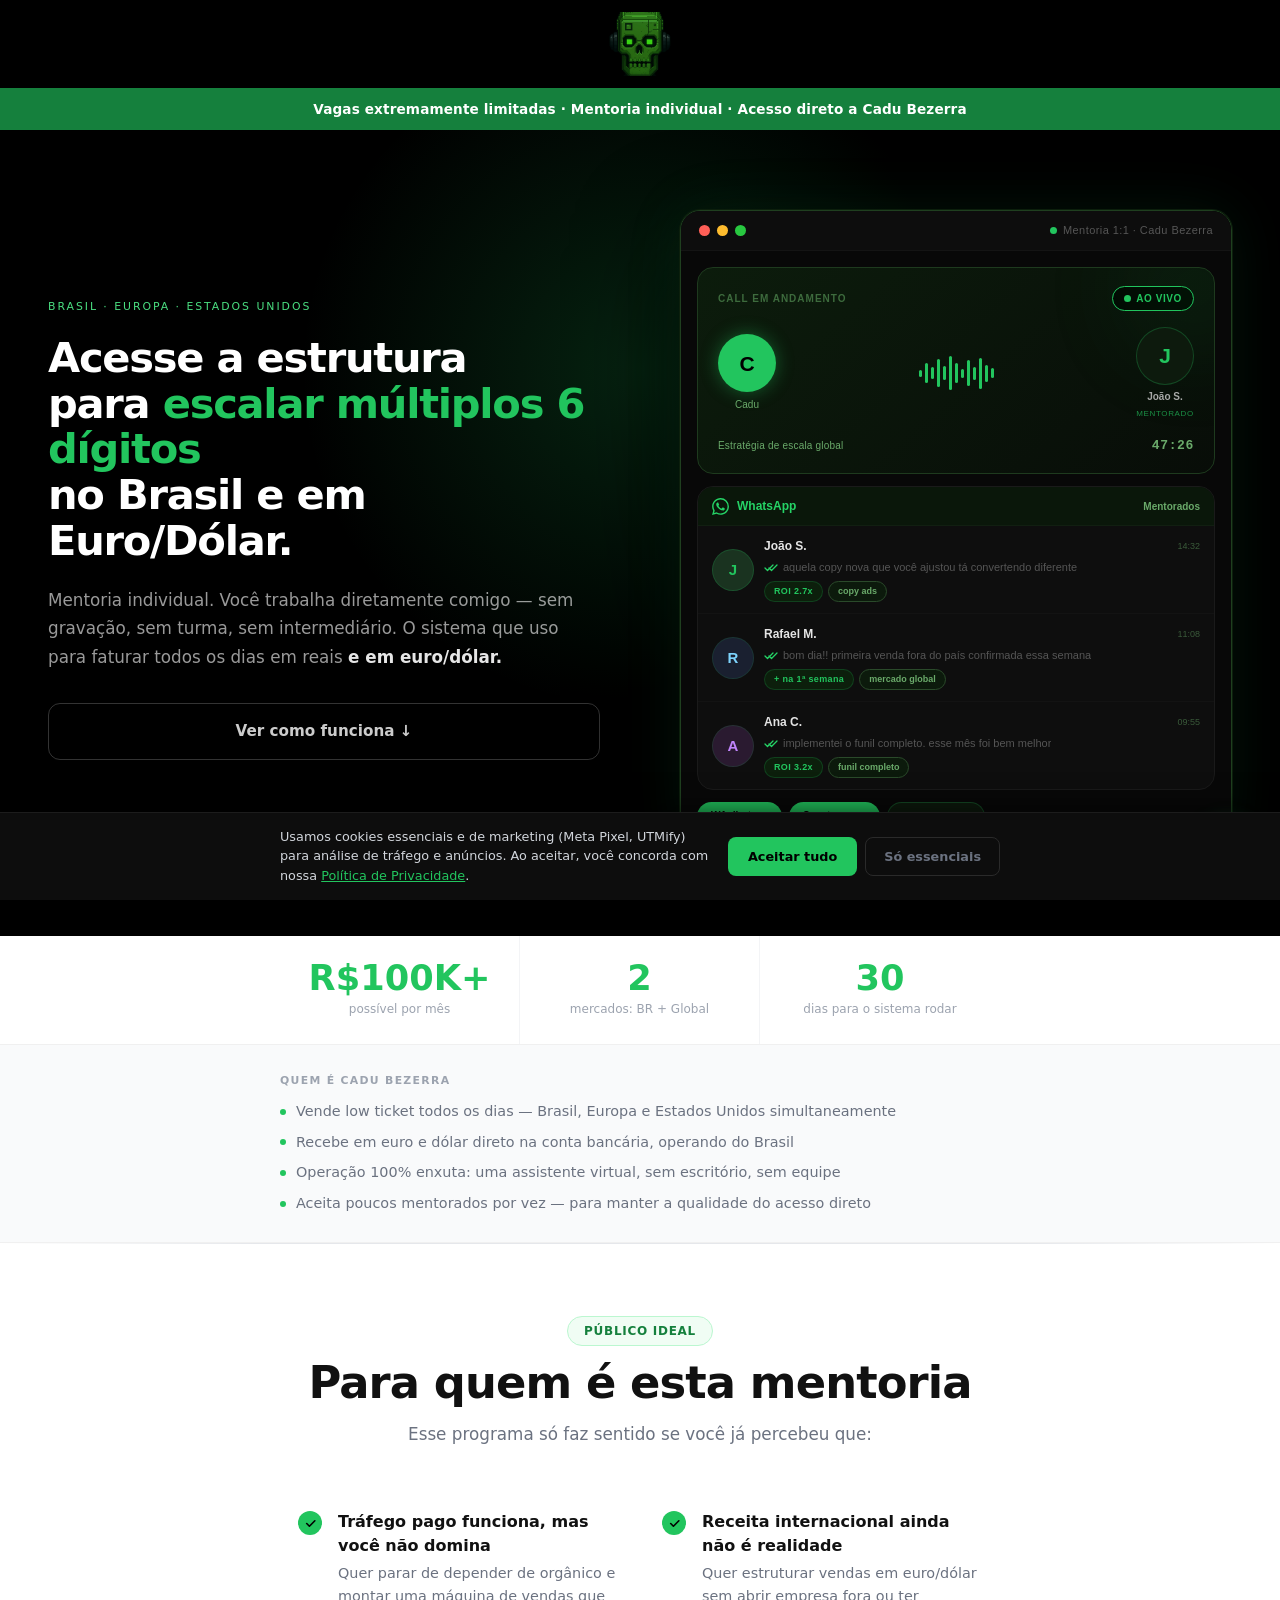
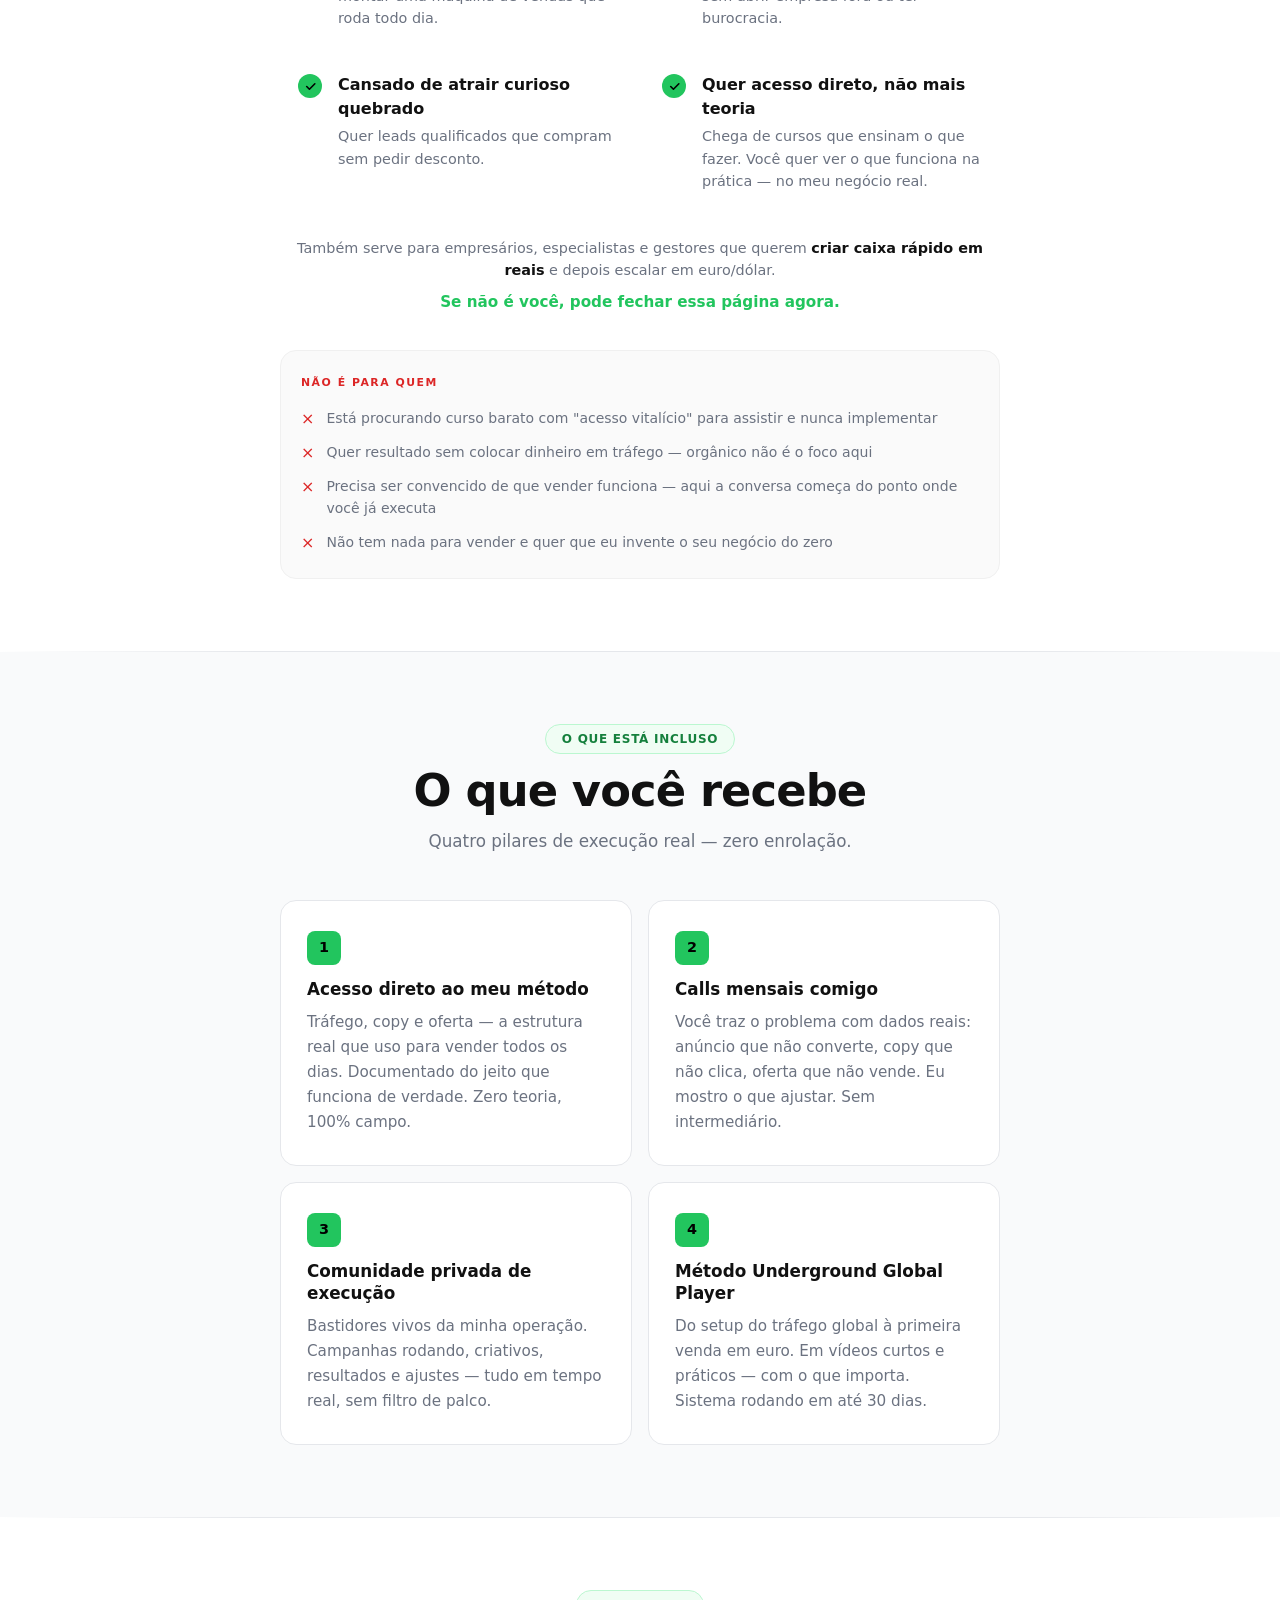
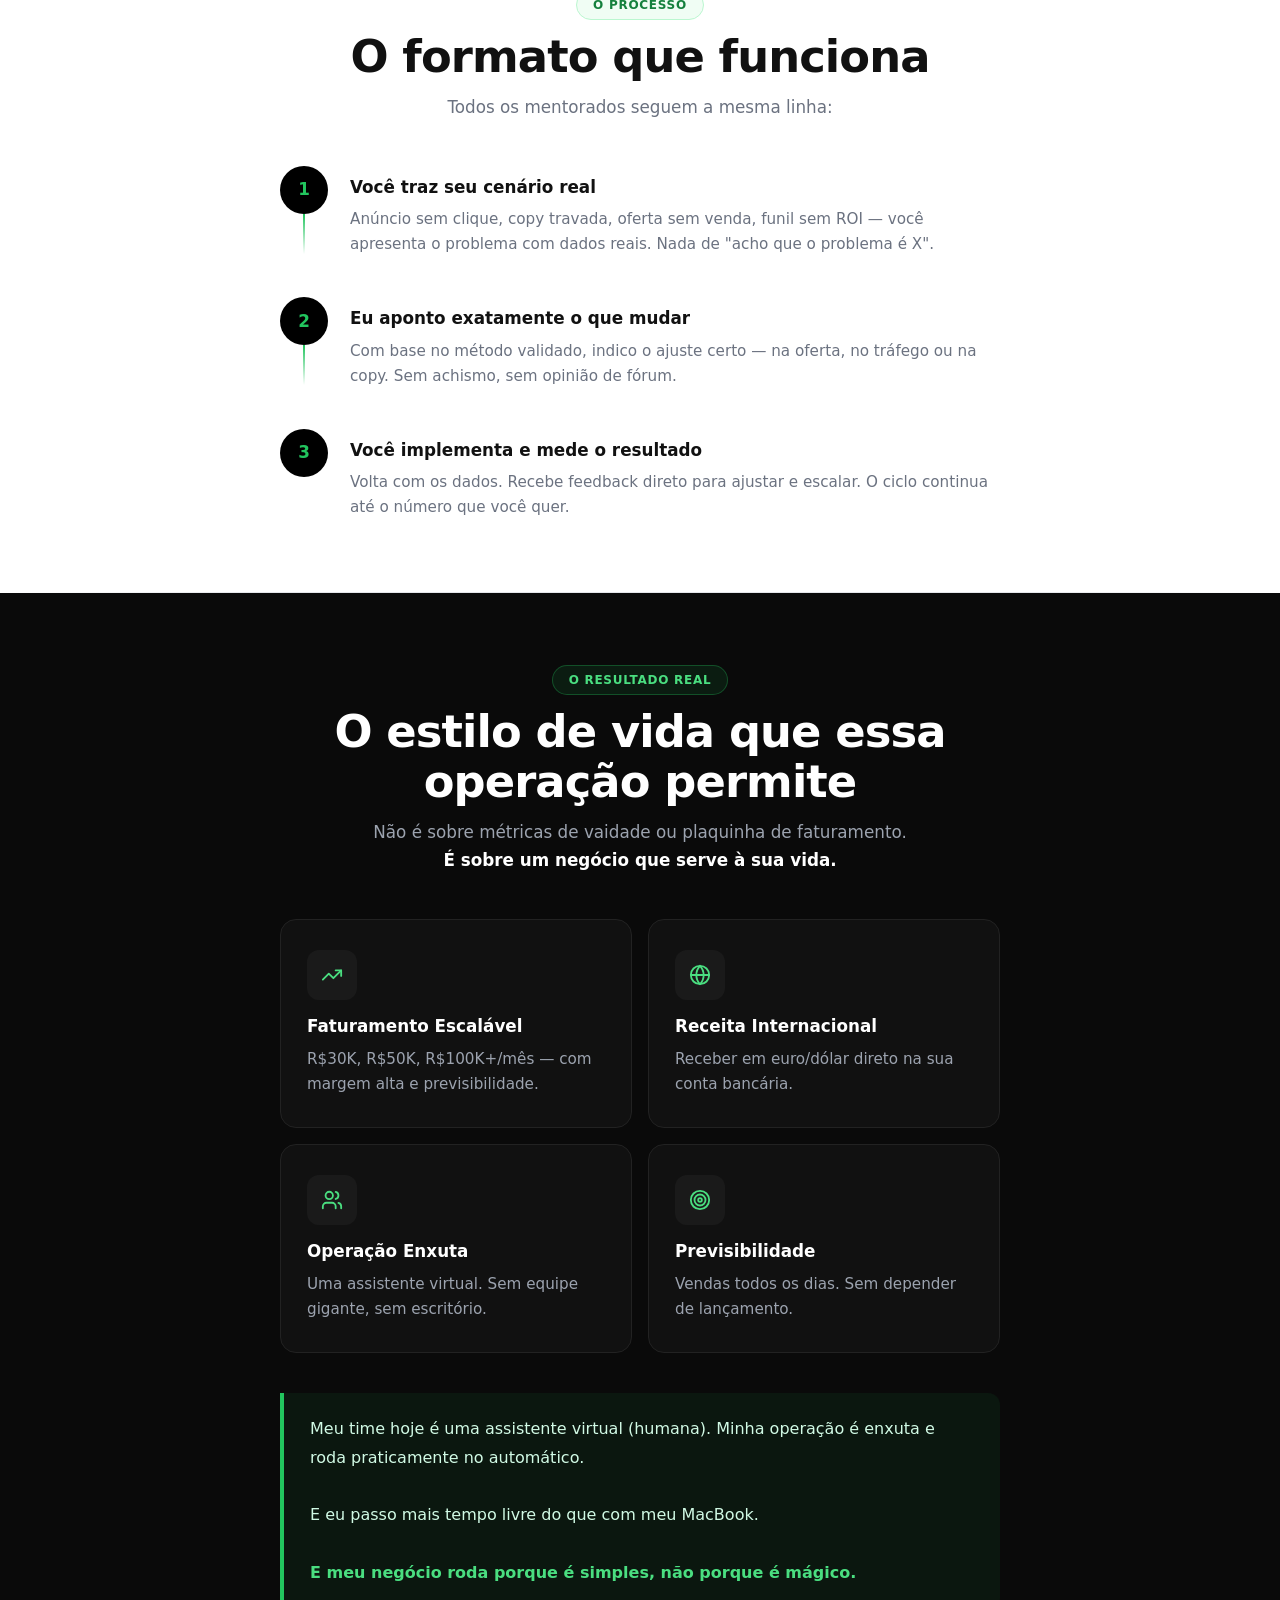
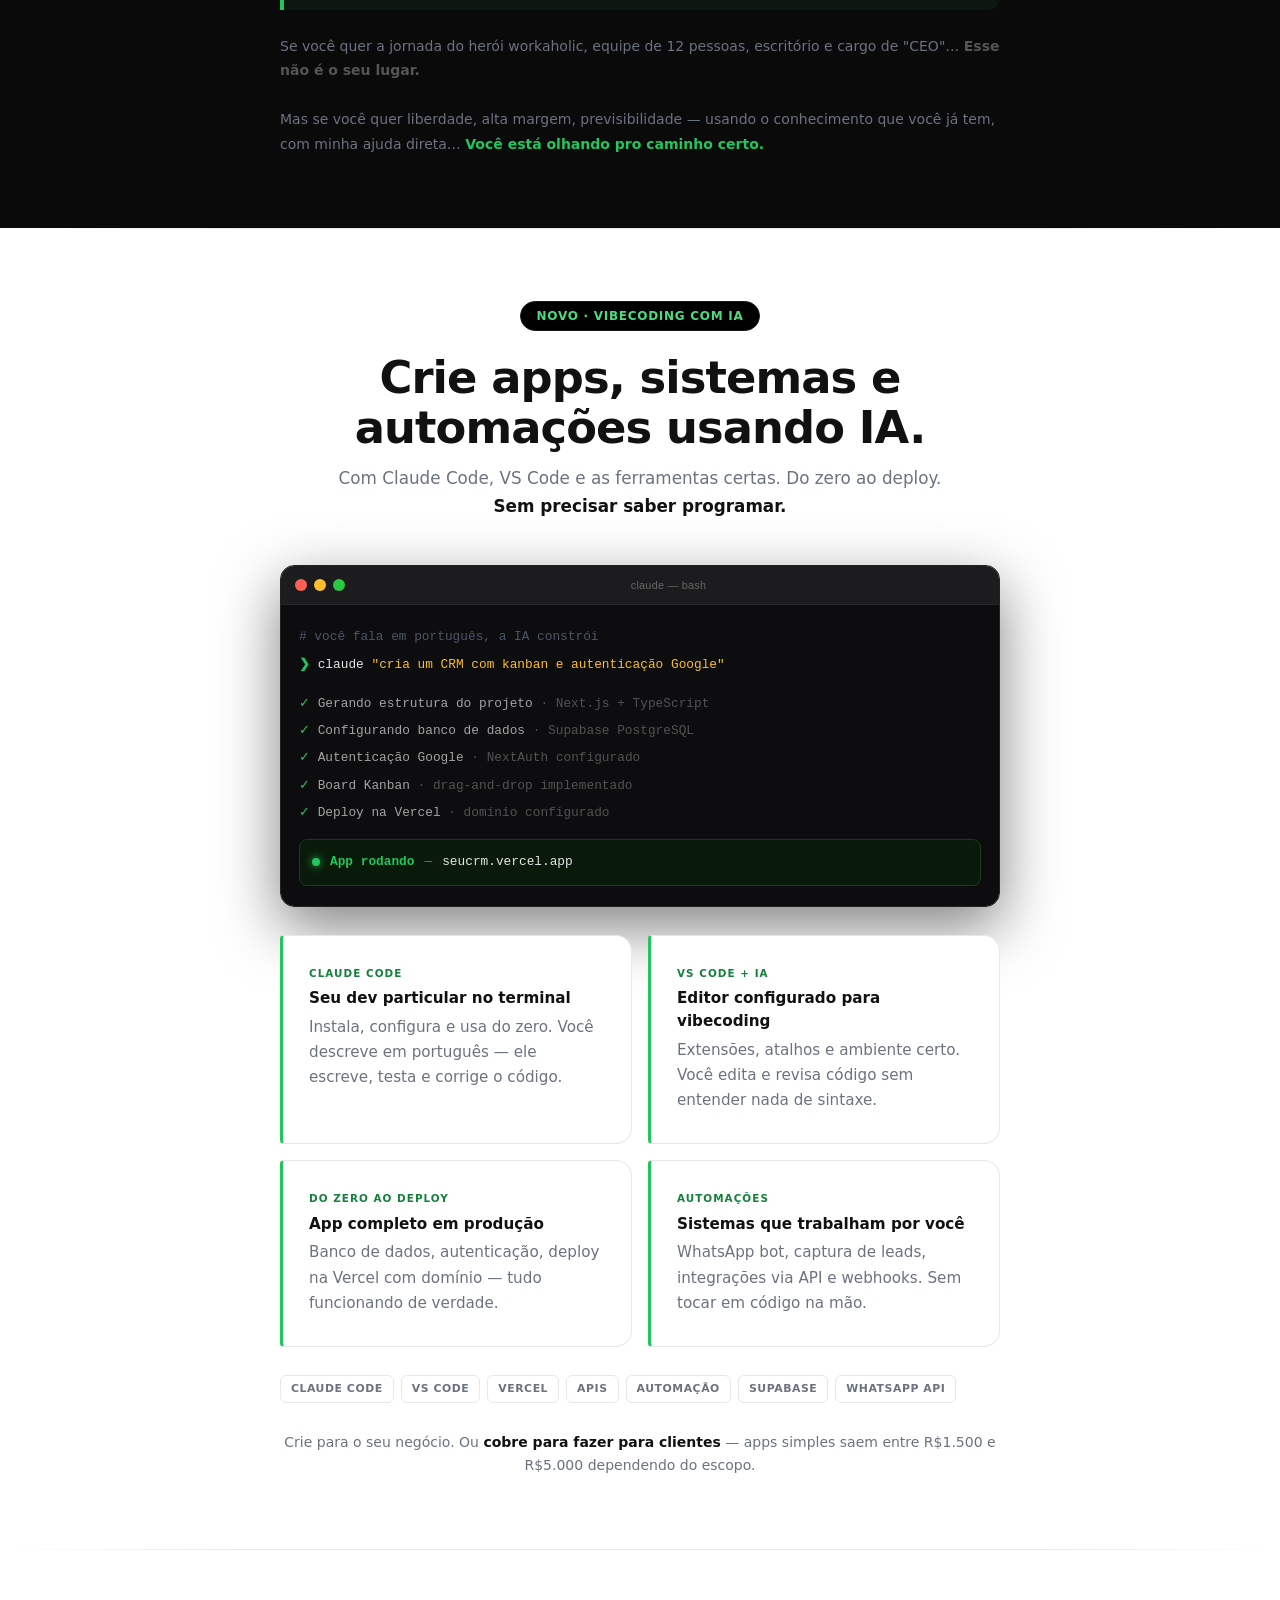
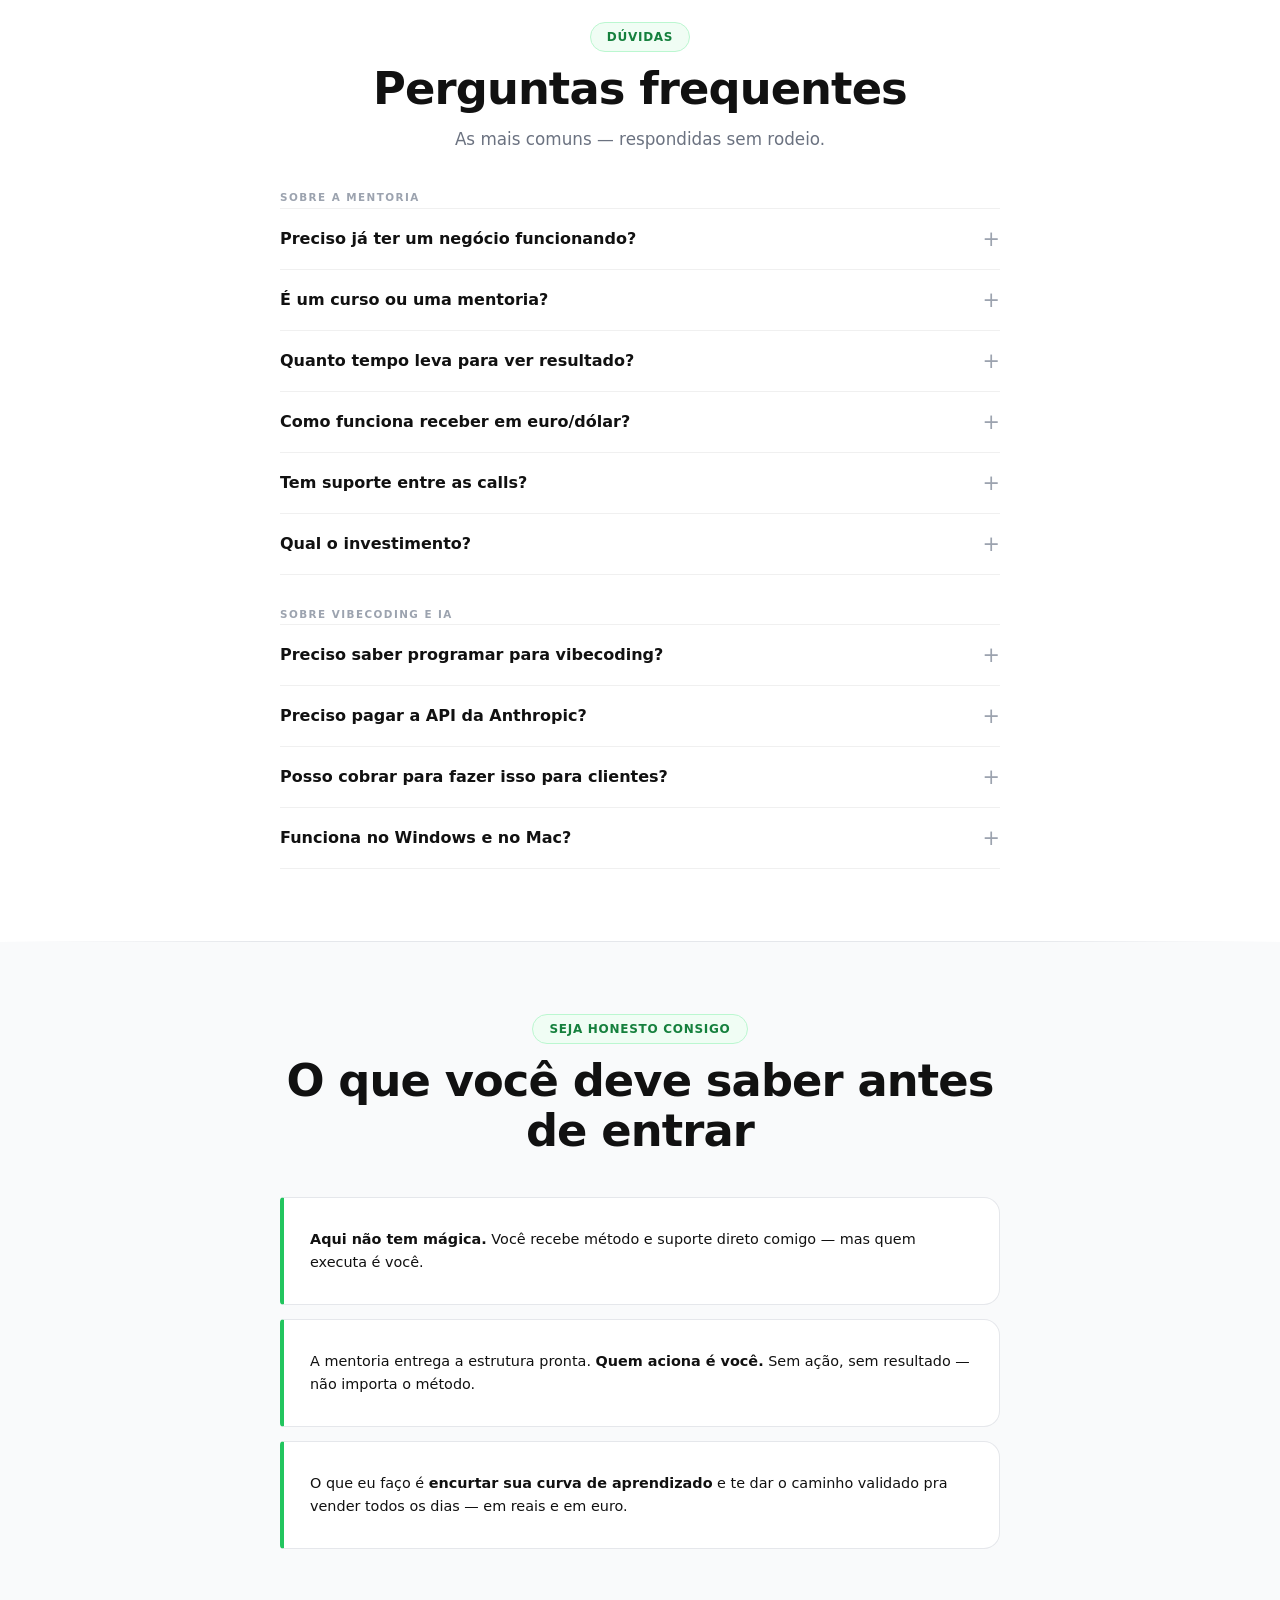
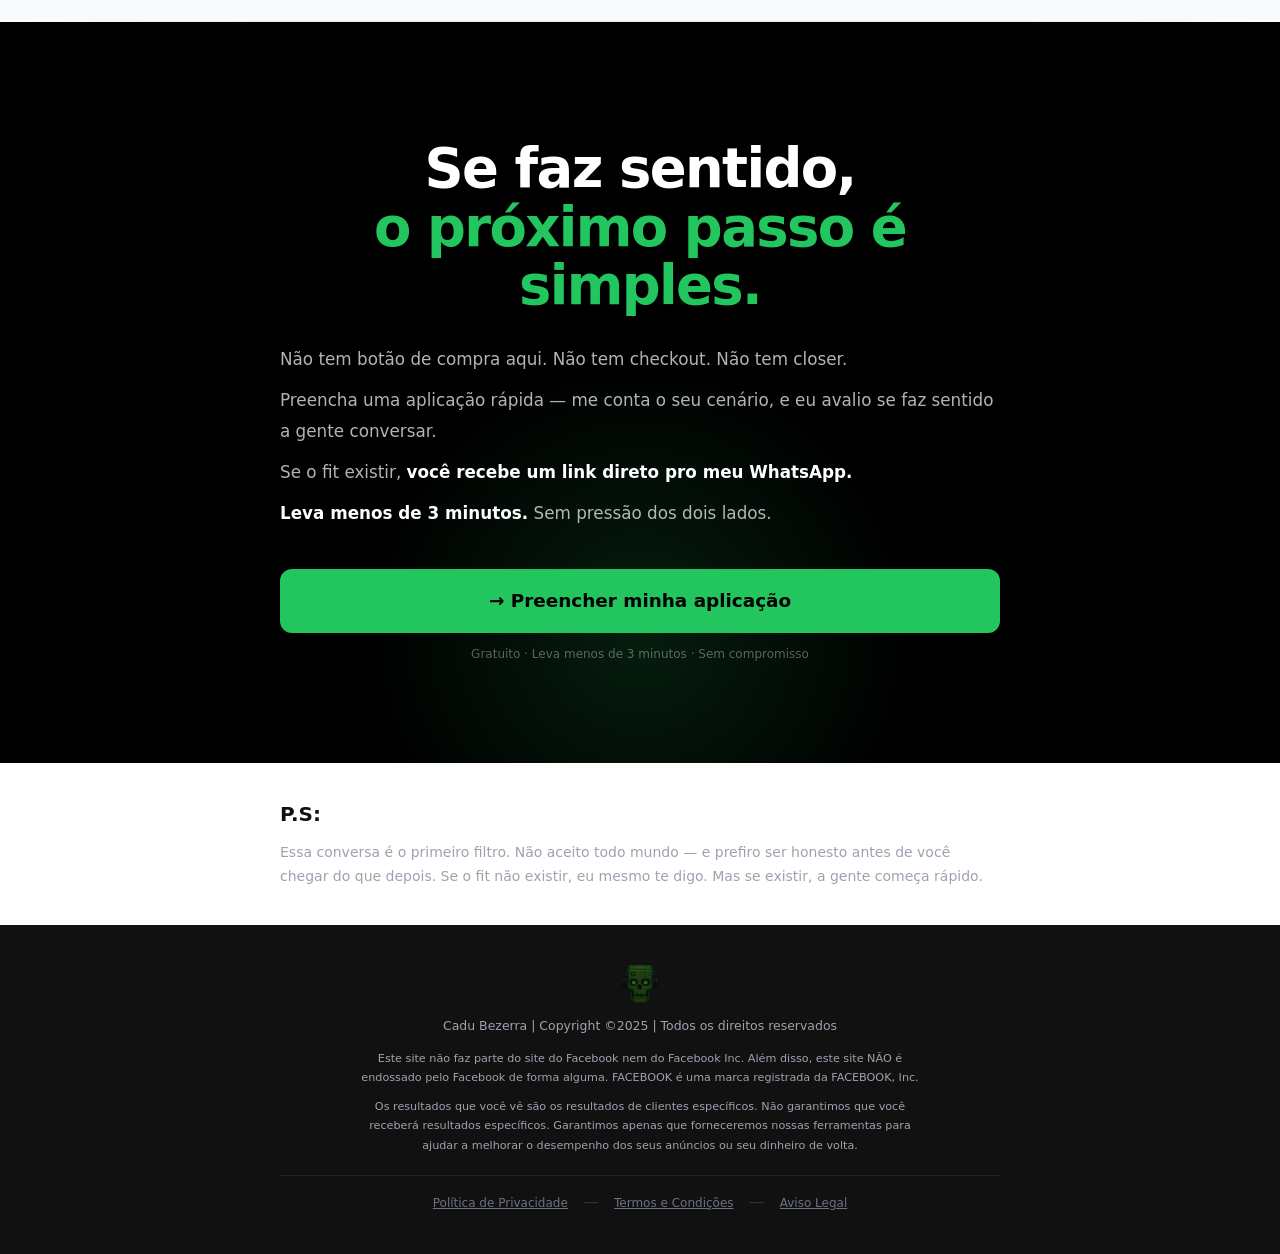
==== commit fc715eba: "fix: update CTA final — copy and button apontam para formulário de aplicação" ====
--- a/index.html
+++ b/index.html
@@ -794,22 +794,21 @@
   <div style="position:relative;z-index:1;max-width:720px;margin:0 auto;text-align:center;">
 
     <h2 style="font-size:clamp(2rem,4.5vw,3.4rem);font-weight:900;color:#fff;line-height:1.08;letter-spacing:-.03em;margin:18px 0 28px;" data-fade data-delay="1">
-      A decisão é sua.<br/><span style="color:#22c55e;">Mas o momento é agora.</span>
+      Se faz sentido,<br/><span style="color:#22c55e;">o próximo passo é simples.</span>
     </h2>
 
     <div class="cta-text" data-fade data-delay="2">
       <p>Não tem botão de compra aqui. Não tem checkout. Não tem closer.</p>
-      <p style="margin-top:10px;">A mentoria é individual — e eu só trabalho com quem faz sentido trabalhar. Por isso o processo começa com uma conversa.</p>
-      <p style="margin-top:10px;">Se o que você leu faz sentido pra onde você quer chegar, <span class="green">me chama no WhatsApp.</span></p>
-      <p style="margin-top:10px;"><strong>Você fala o seu cenário. Eu digo se consigo te ajudar.</strong> Sem pressão dos dois lados.</p>
+      <p style="margin-top:10px;">Preencha uma aplicação rápida — me conta o seu cenário, e eu avalio se faz sentido a gente conversar.</p>
+      <p style="margin-top:10px;">Se o fit existir, <strong>você recebe um link direto pro meu WhatsApp.</strong></p>
+      <p style="margin-top:10px;"><strong>Leva menos de 3 minutos.</strong> Sem pressão dos dois lados.</p>
     </div>
 
     <div data-fade data-delay="3">
       <a href="#" class="btn btn-green btn-green-lg btn-pulse cta-para-form" style="width:100%;display:flex;">
-        <svg xmlns="http://www.w3.org/2000/svg" viewBox="0 0 24 24" fill="currentColor" width="24" height="24"><path d="M17.472 14.382c-.297-.149-1.758-.867-2.03-.967-.273-.099-.471-.148-.67.15-.197.297-.767.966-.94 1.164-.173.199-.347.223-.644.075-.297-.15-1.255-.463-2.39-1.475-.883-.788-1.48-1.761-1.653-2.059-.173-.297-.018-.458.13-.606.134-.133.298-.347.446-.52.149-.174.198-.298.298-.497.099-.198.05-.371-.025-.52-.075-.149-.669-1.612-.916-2.207-.242-.579-.487-.5-.669-.51-.173-.008-.371-.01-.57-.01-.198 0-.52.074-.792.372-.272.297-1.04 1.016-1.04 2.479 0 1.462 1.065 2.875 1.213 3.074.149.198 2.096 3.2 5.077 4.487.709.306 1.262.489 1.694.625.712.227 1.36.195 1.871.118.571-.085 1.758-.719 2.006-1.413.248-.694.248-1.289.173-1.413-.074-.124-.272-.198-.57-.347m-5.421 7.403h-.004a9.87 9.87 0 01-5.031-1.378l-.361-.214-3.741.982.998-3.648-.235-.374a9.86 9.86 0 01-1.51-5.26c.001-5.45 4.436-9.884 9.888-9.884 2.64 0 5.122 1.03 6.988 2.898a9.825 9.825 0 012.893 6.994c-.003 5.45-4.437 9.884-9.885 9.884m8.413-18.297A11.815 11.815 0 0012.05 0C5.495 0 .16 5.335.157 11.892c0 2.096.547 4.142 1.588 5.945L.057 24l6.305-1.654a11.882 11.882 0 005.683 1.448h.005c6.554 0 11.89-5.335 11.893-11.893a11.821 11.821 0 00-3.48-8.413z"/></svg>
-        Quero conversar — Falar no WhatsApp
+        → Preencher minha aplicação
       </a>
-      <p style="color:rgba(255,255,255,.35);font-size:.75rem;margin-top:12px;">Direto comigo. Sem bot, sem assistente.</p>
+      <p style="color:rgba(255,255,255,.35);font-size:.75rem;margin-top:12px;">Gratuito · Leva menos de 3 minutos · Sem compromisso</p>
     </div>
 
   </div>
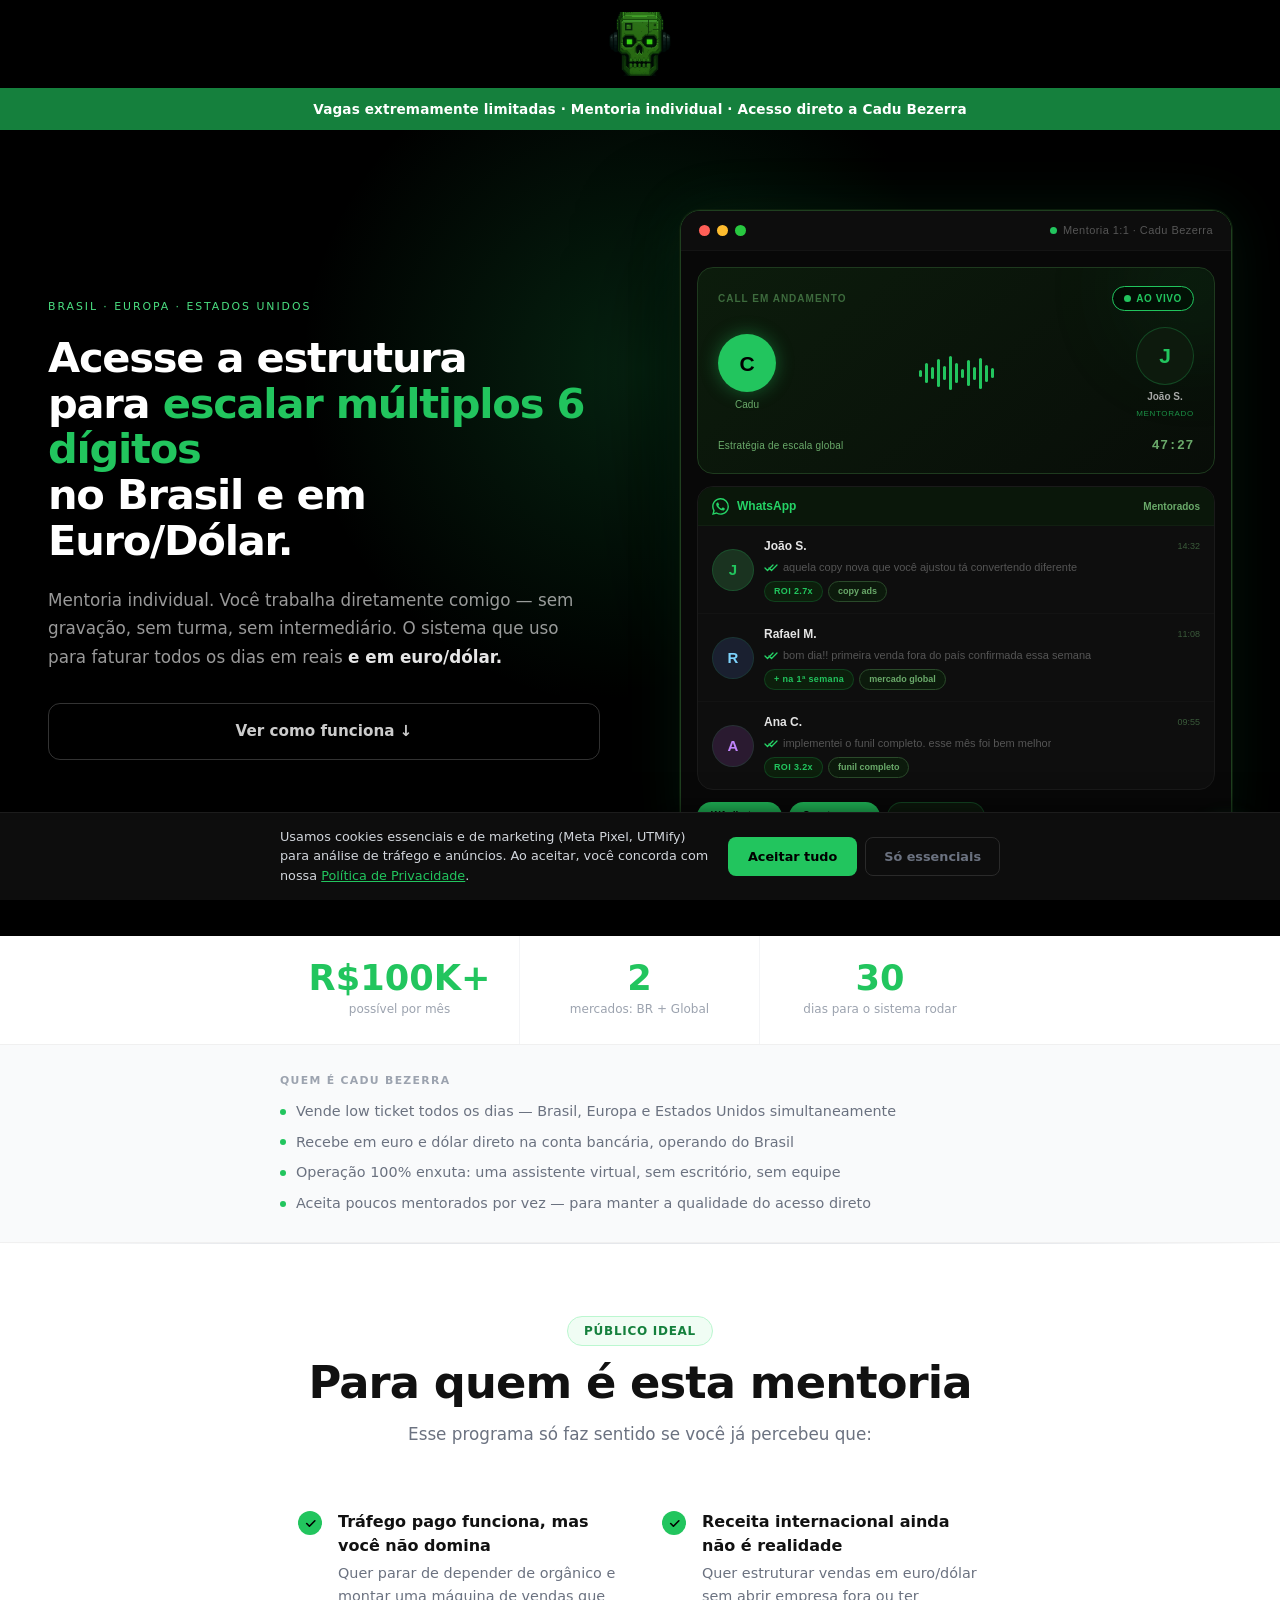
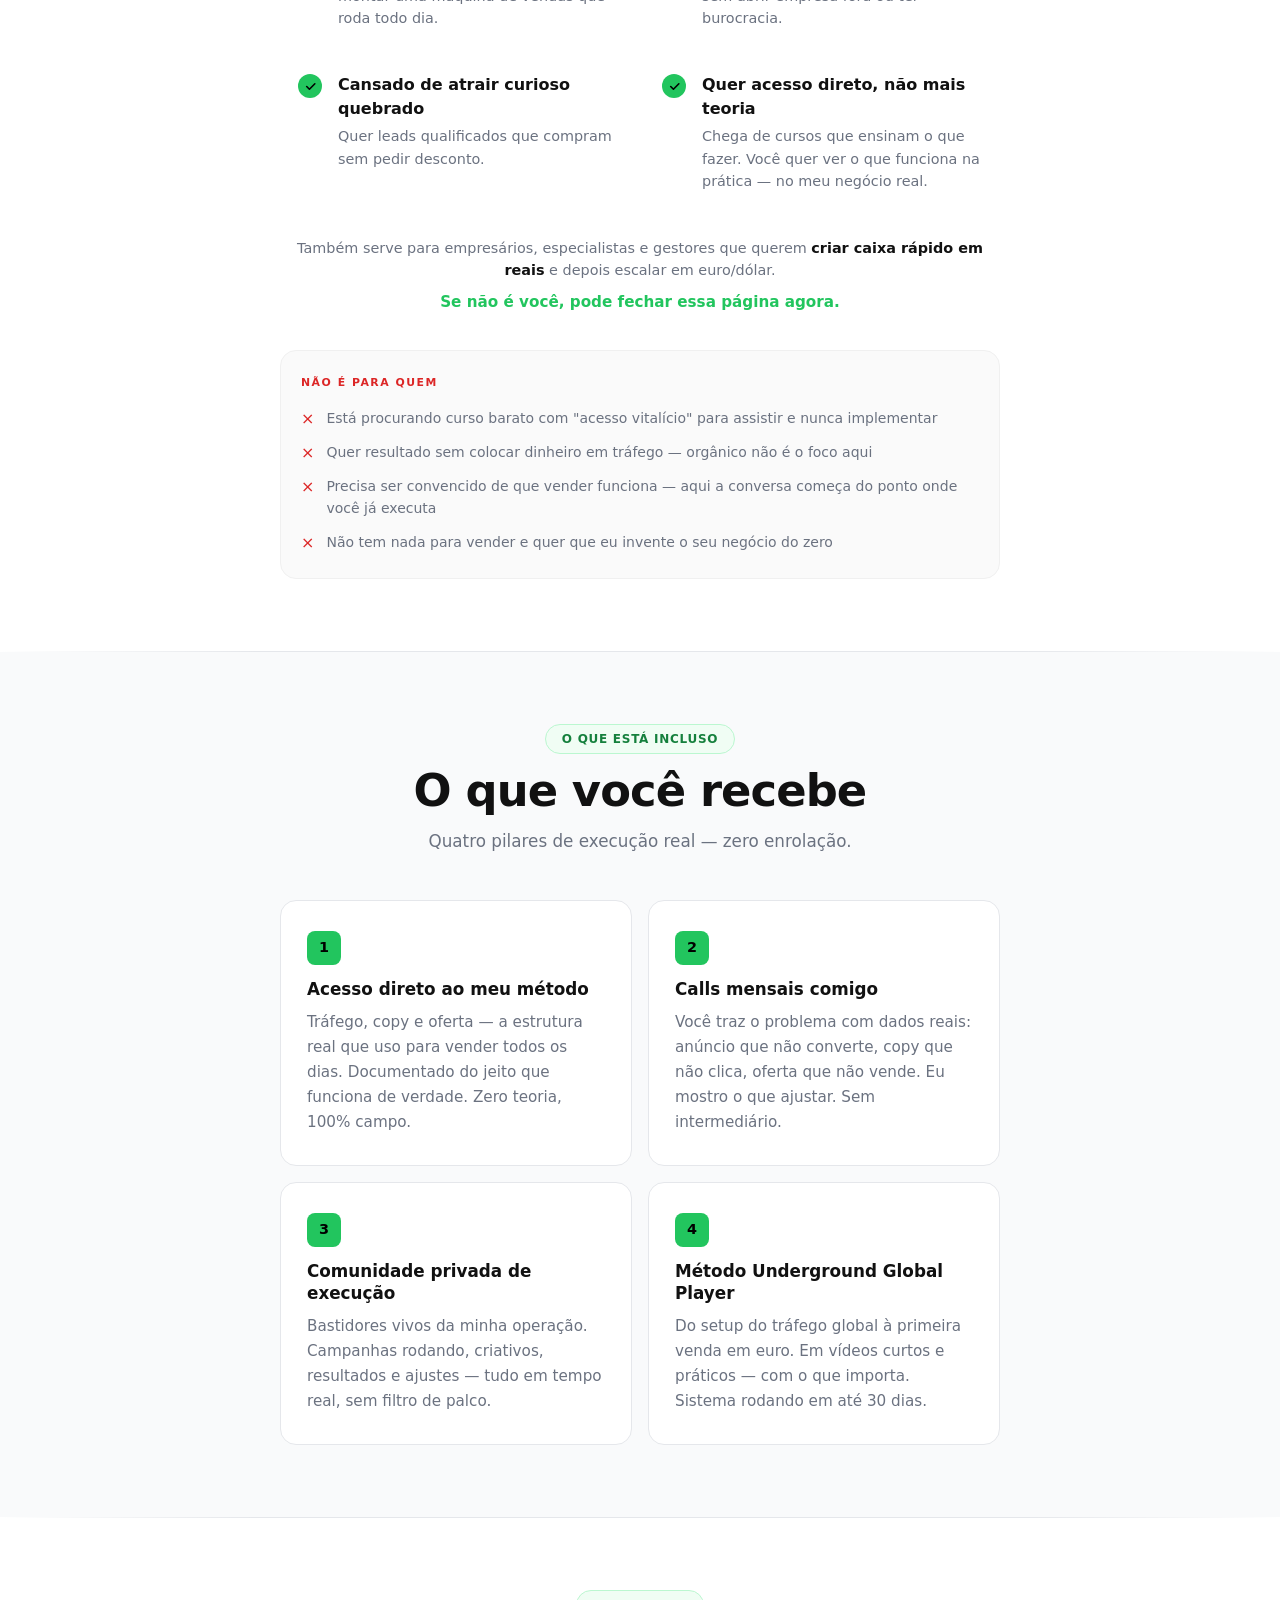
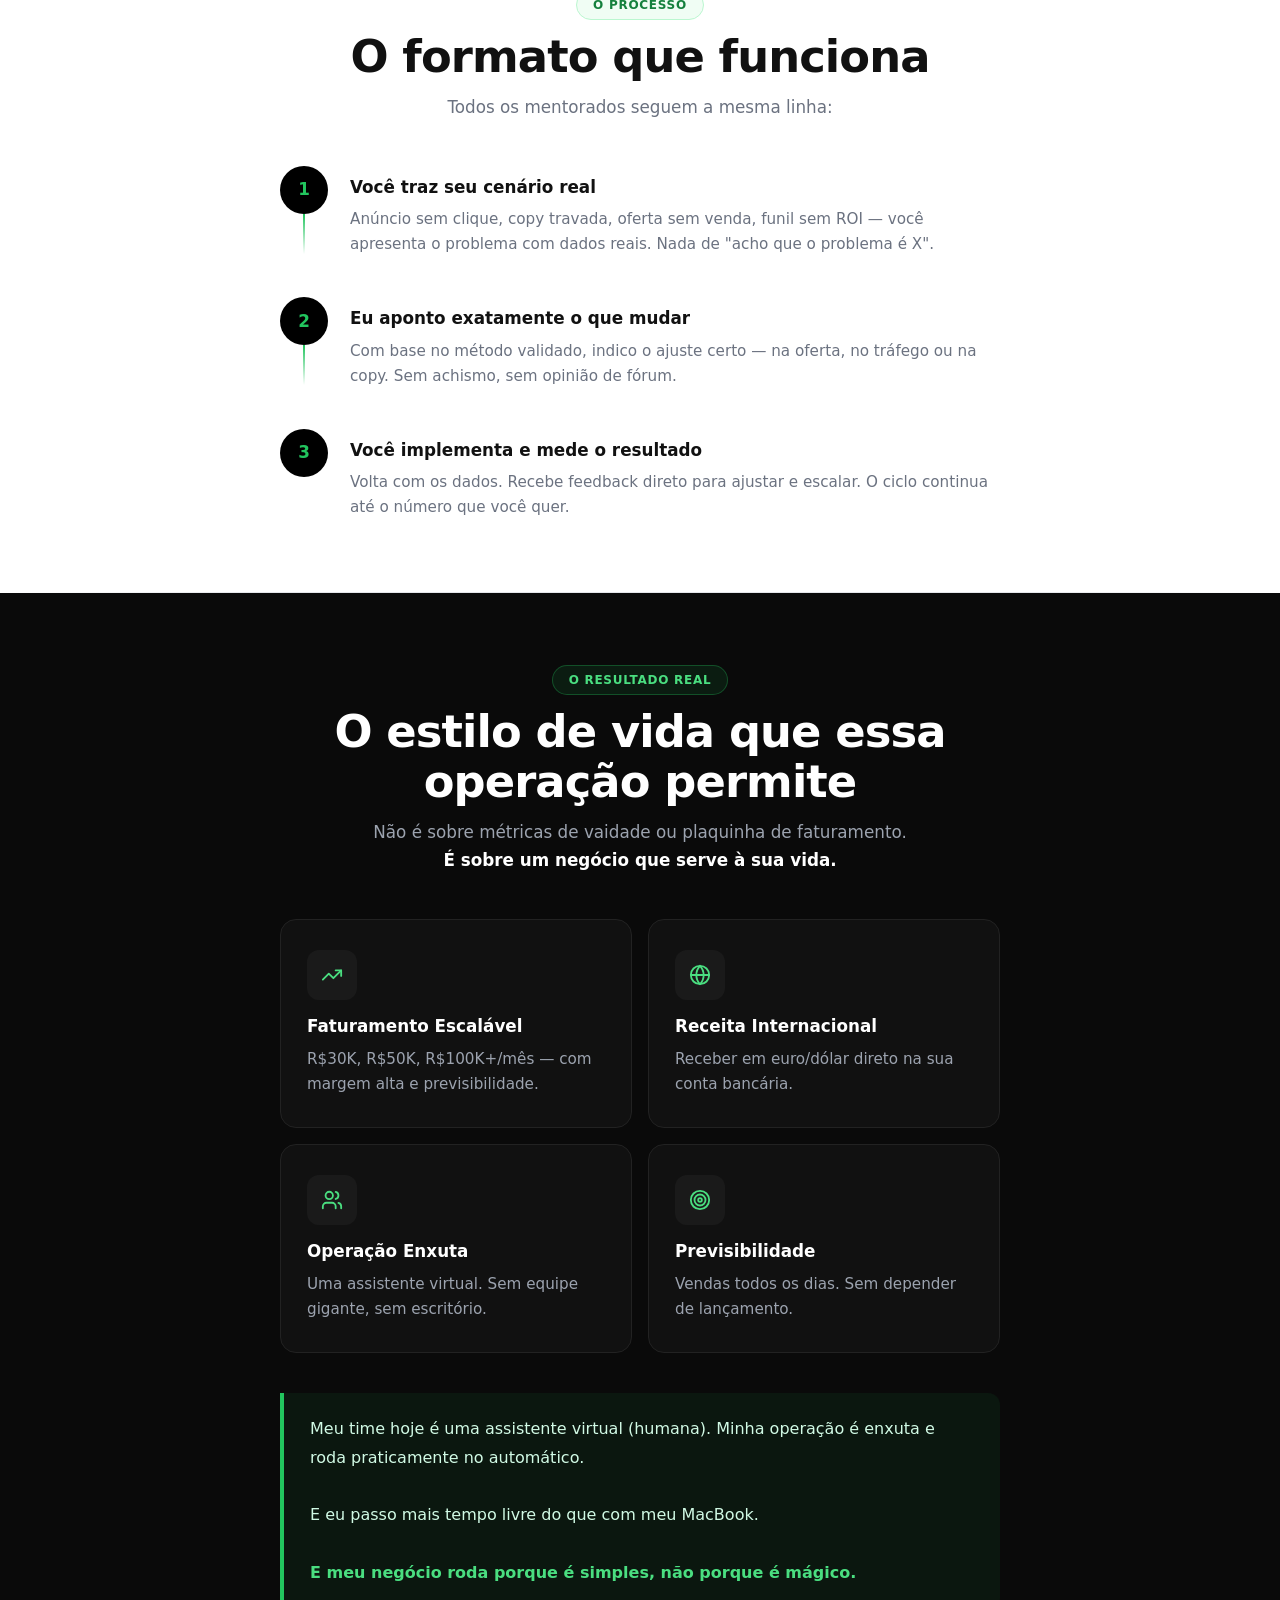
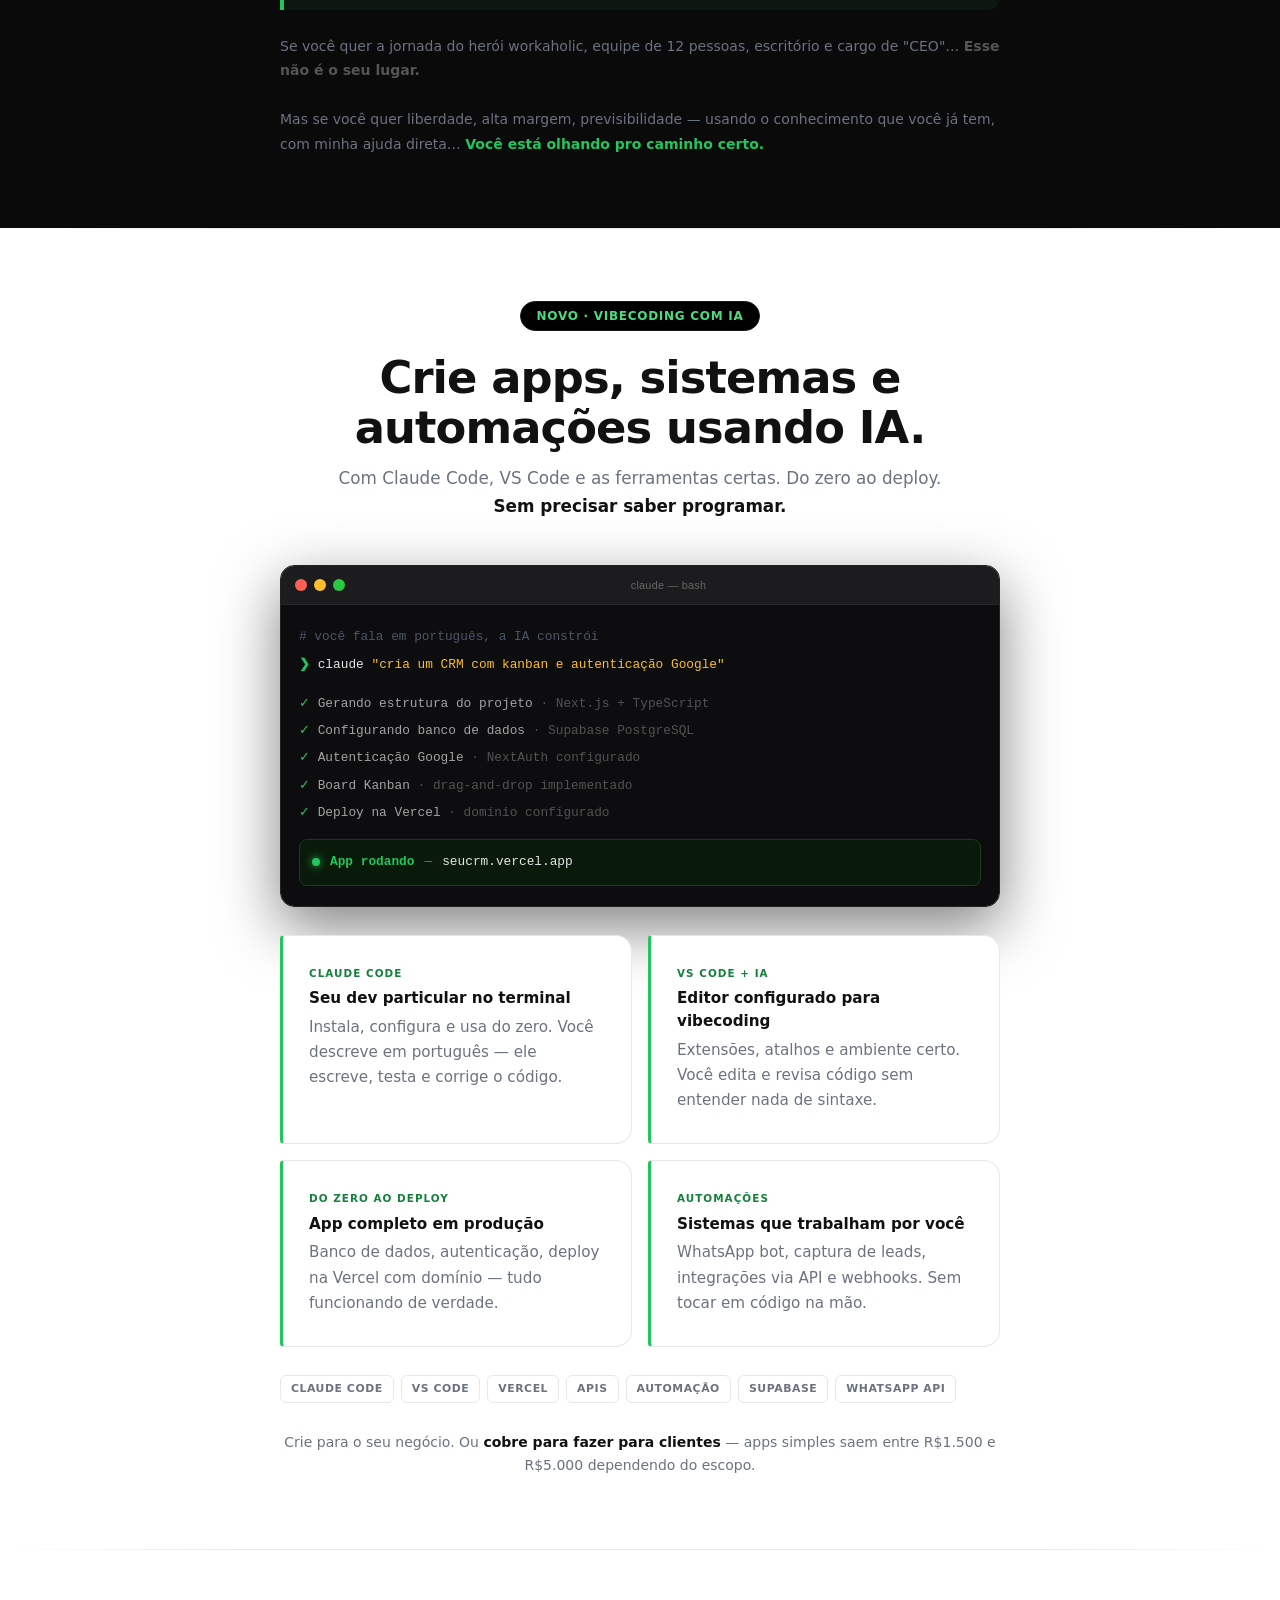
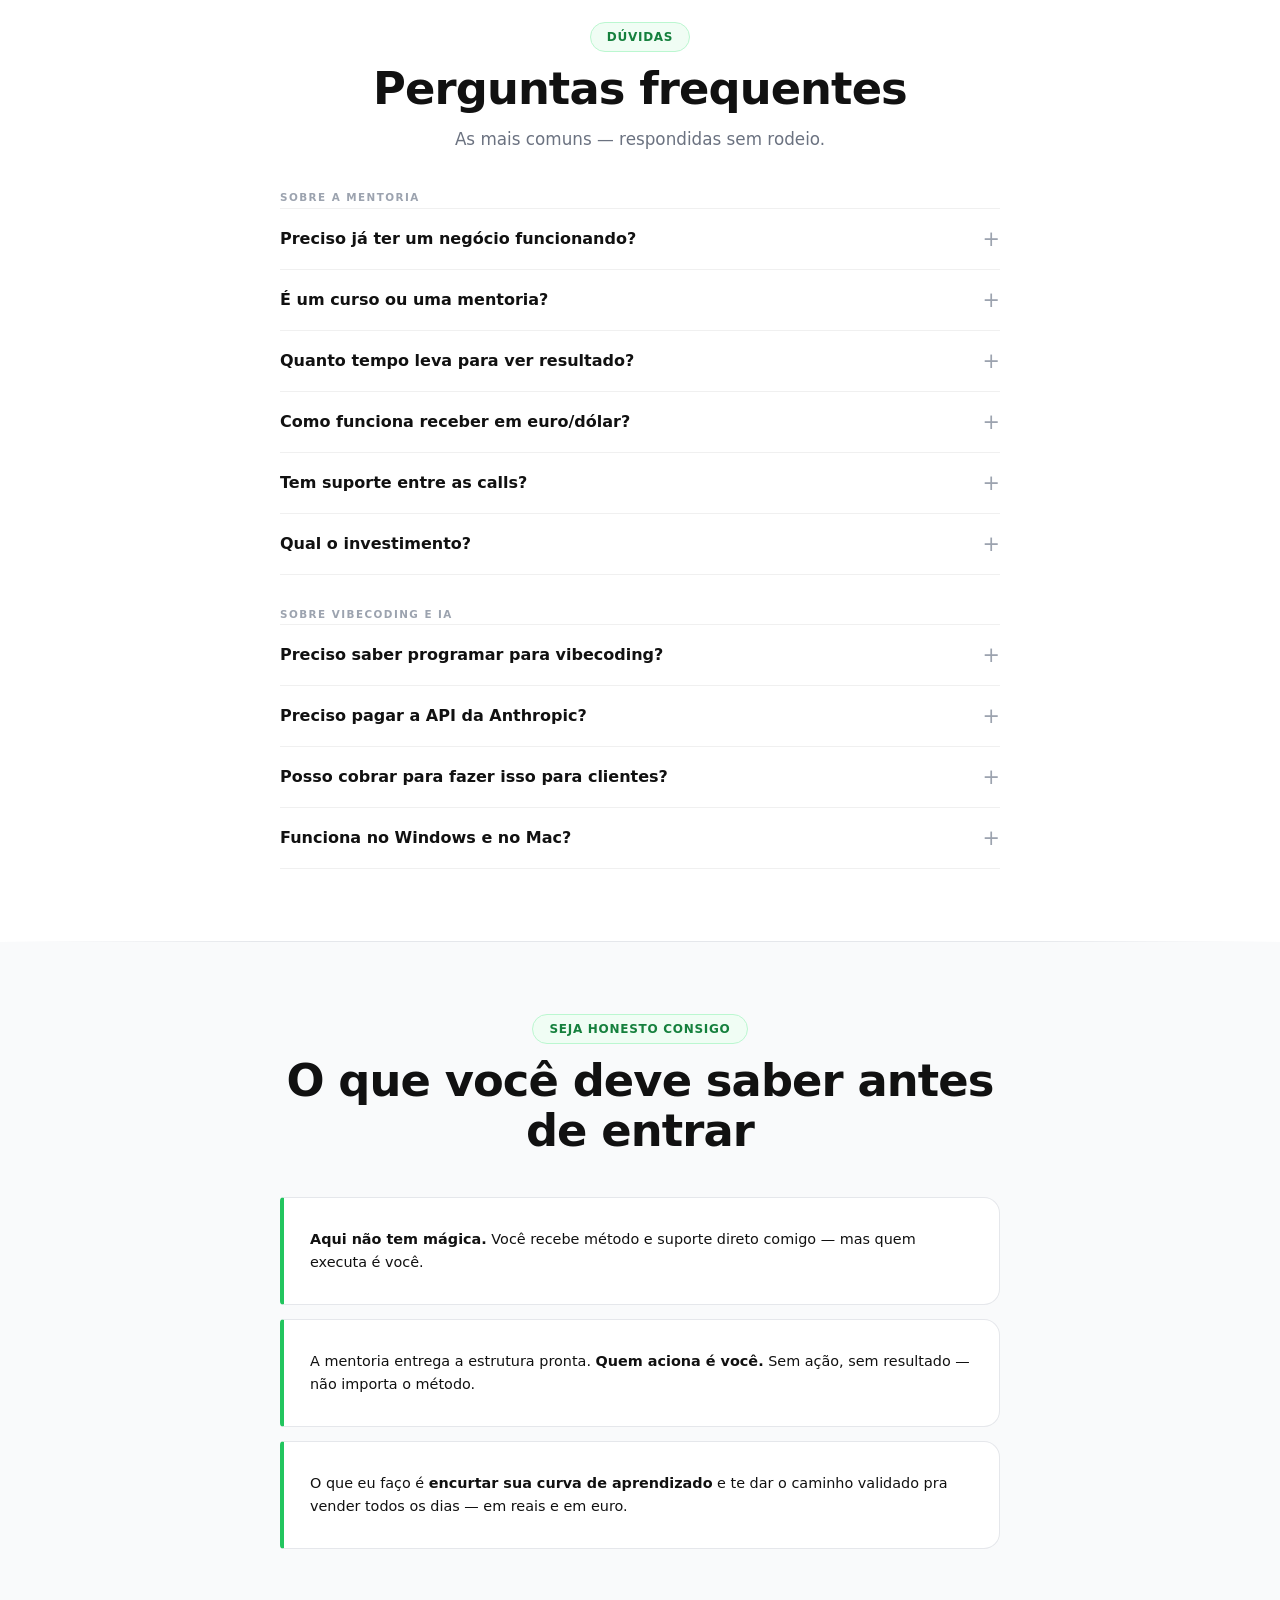
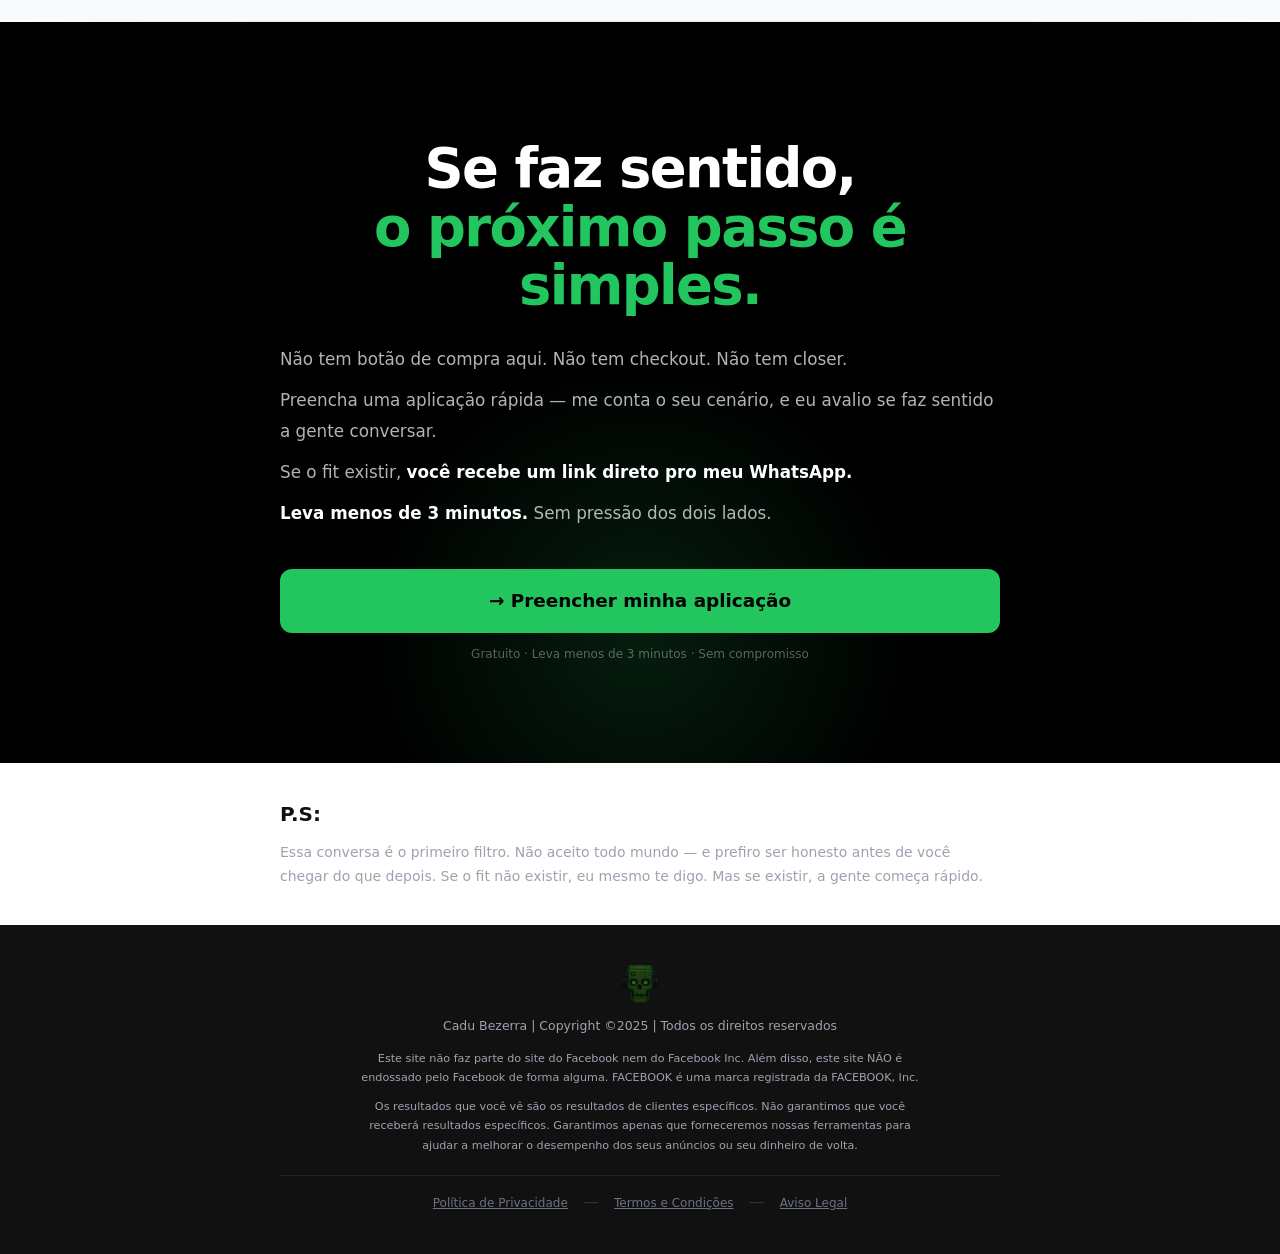
==== commit 37cf3077: "feat: update FORM_URL to custom domain form.mentoriaugp.online" ====
--- a/index.html
+++ b/index.html
@@ -841,7 +841,7 @@
 
 <script>
   // ── CONFIGURAÇÃO — atualizar após deploy do backend no Railway ───────────────
-  var FORM_URL = 'https://z-mentoria-backend-production.up.railway.app/aplicar';
+  var FORM_URL = 'https://form.mentoriaugp.online/aplicar';
   // ────────────────────────────────────────────────────────────────────────────
 
   // Wire CTAs que apontam pro form, repassando UTMs da LP automaticamente
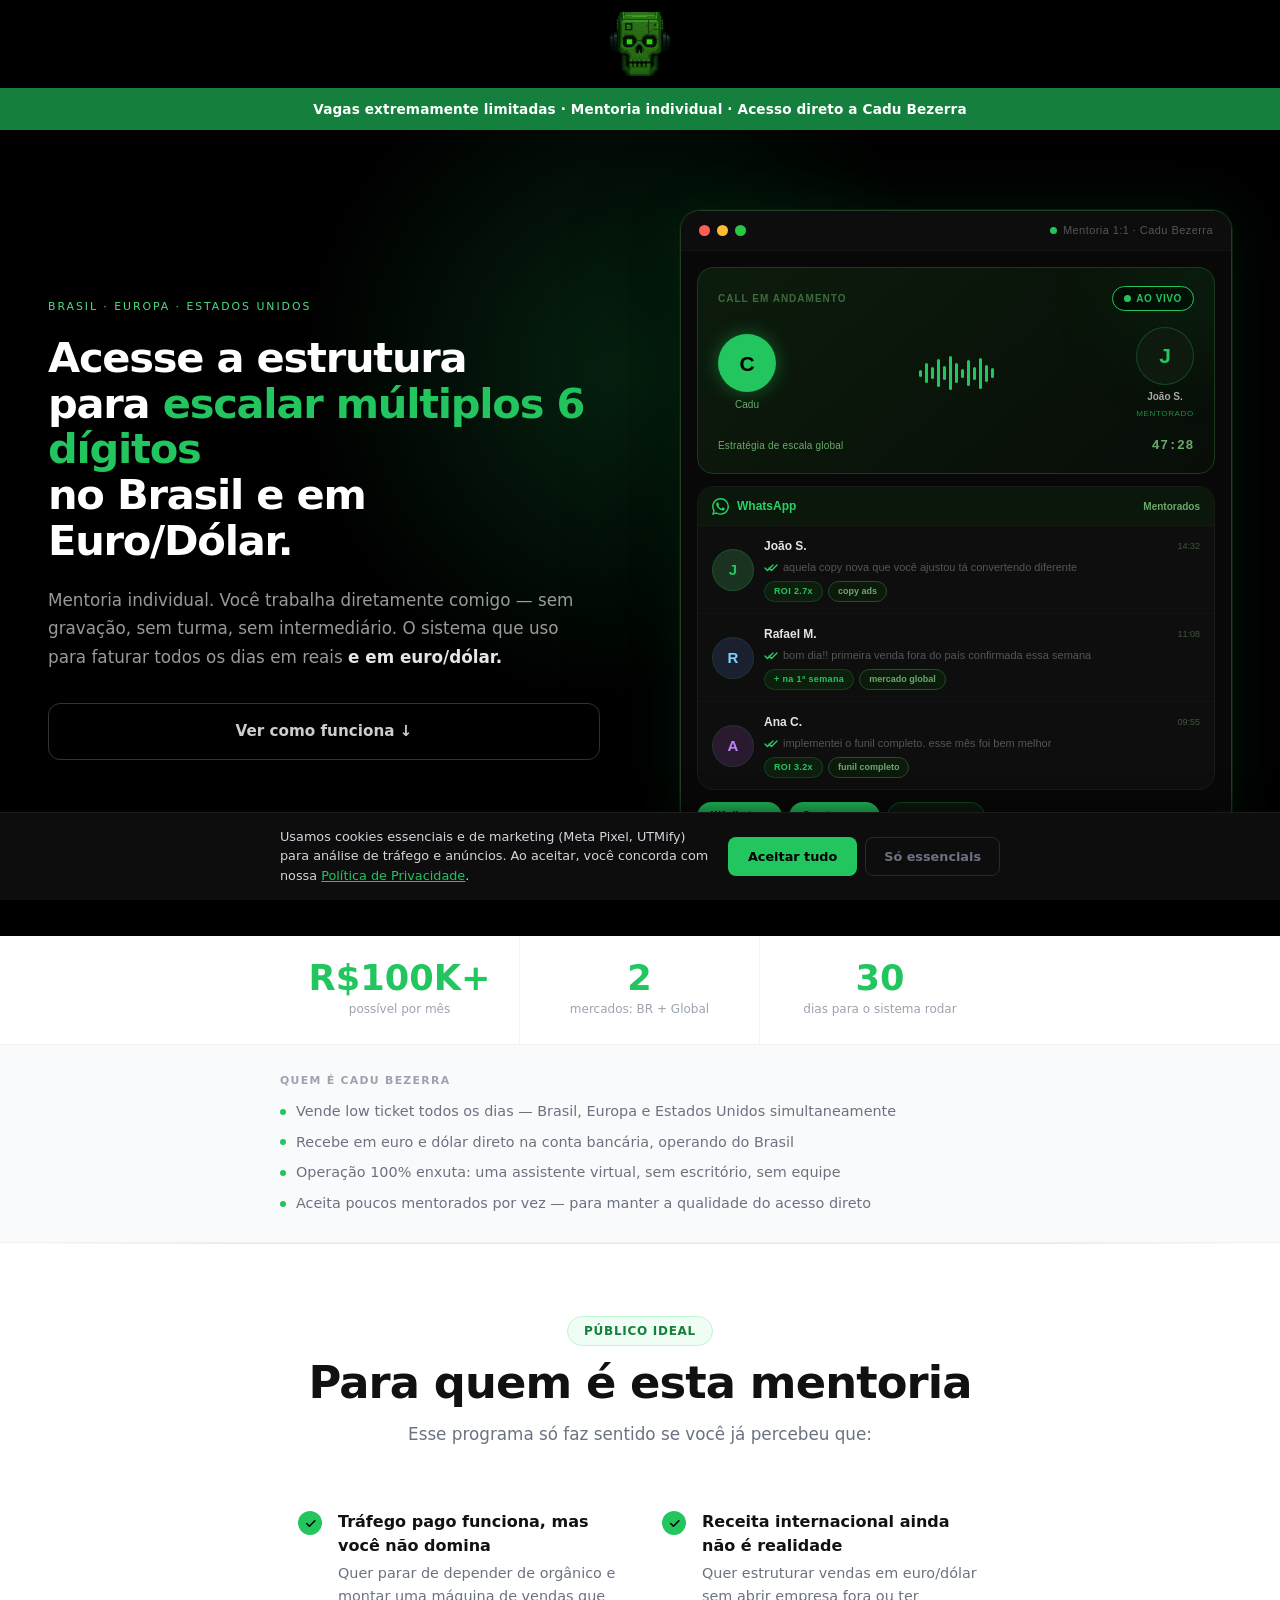
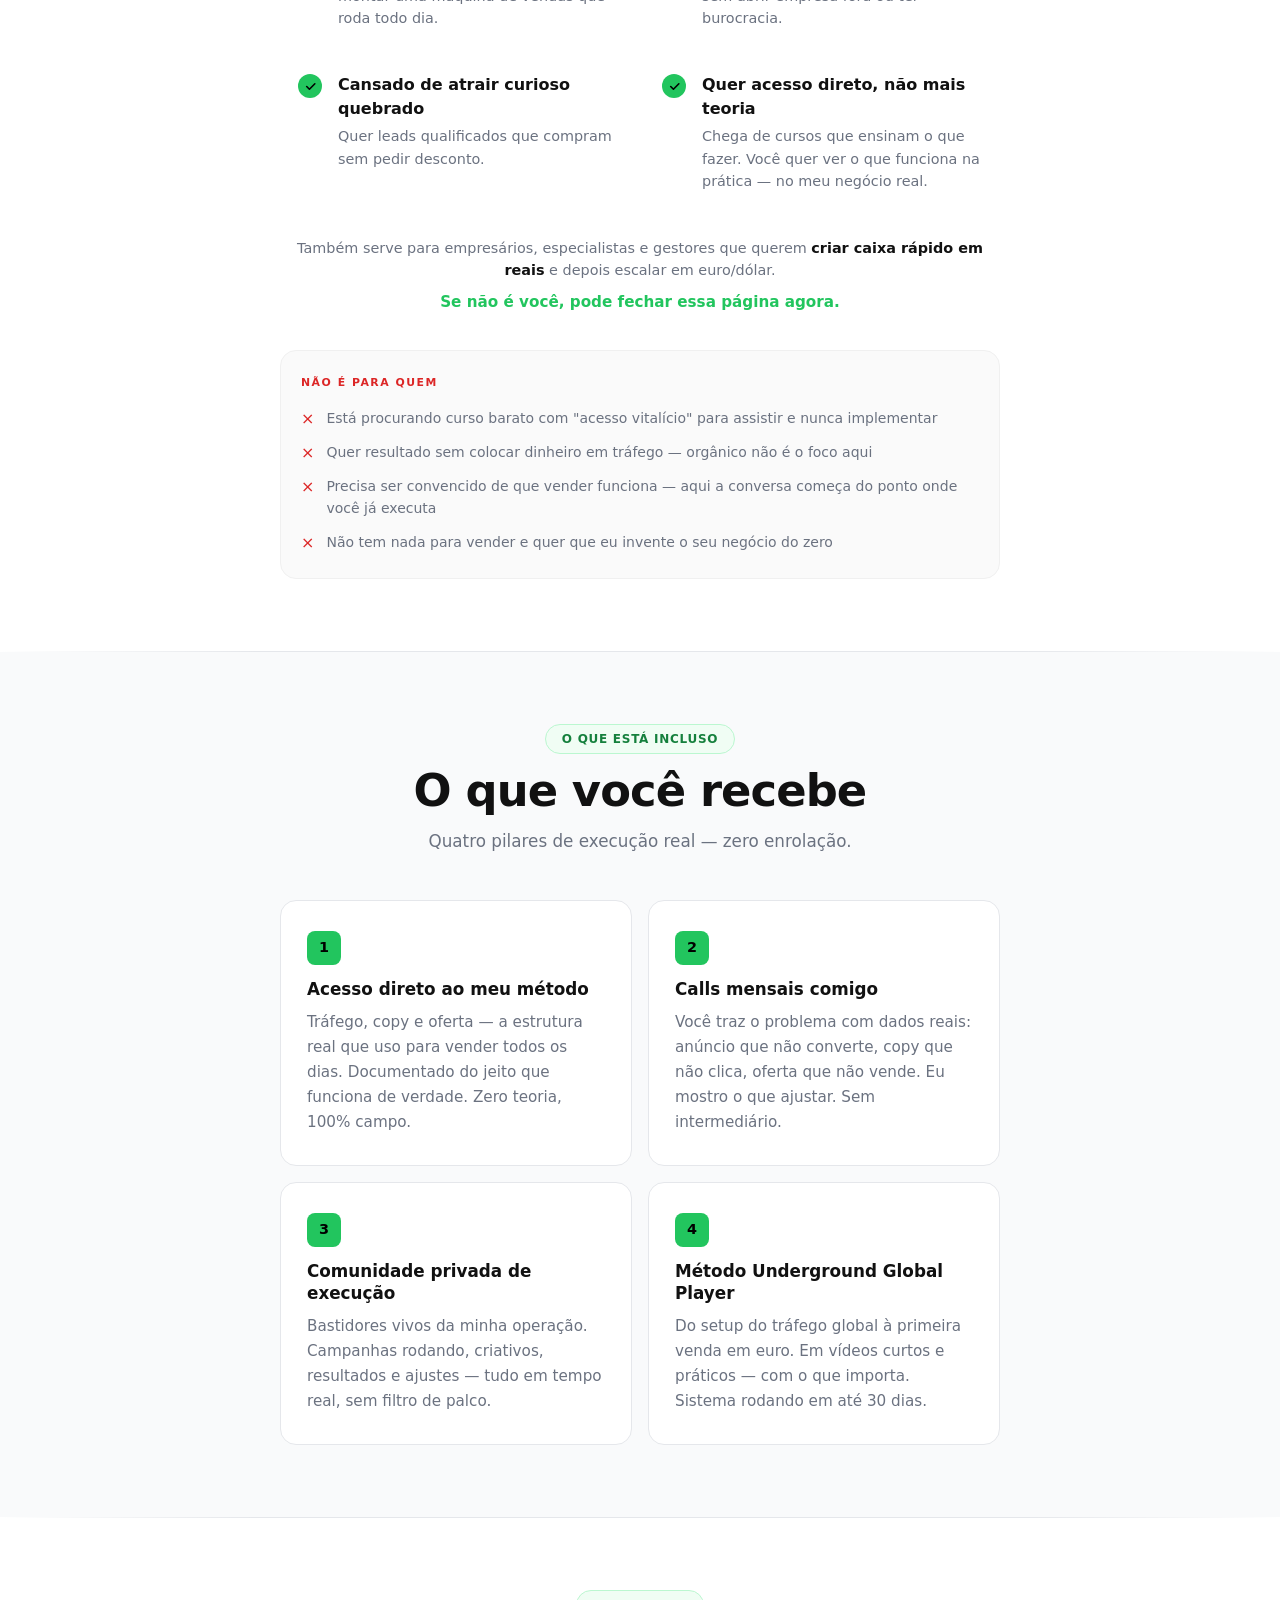
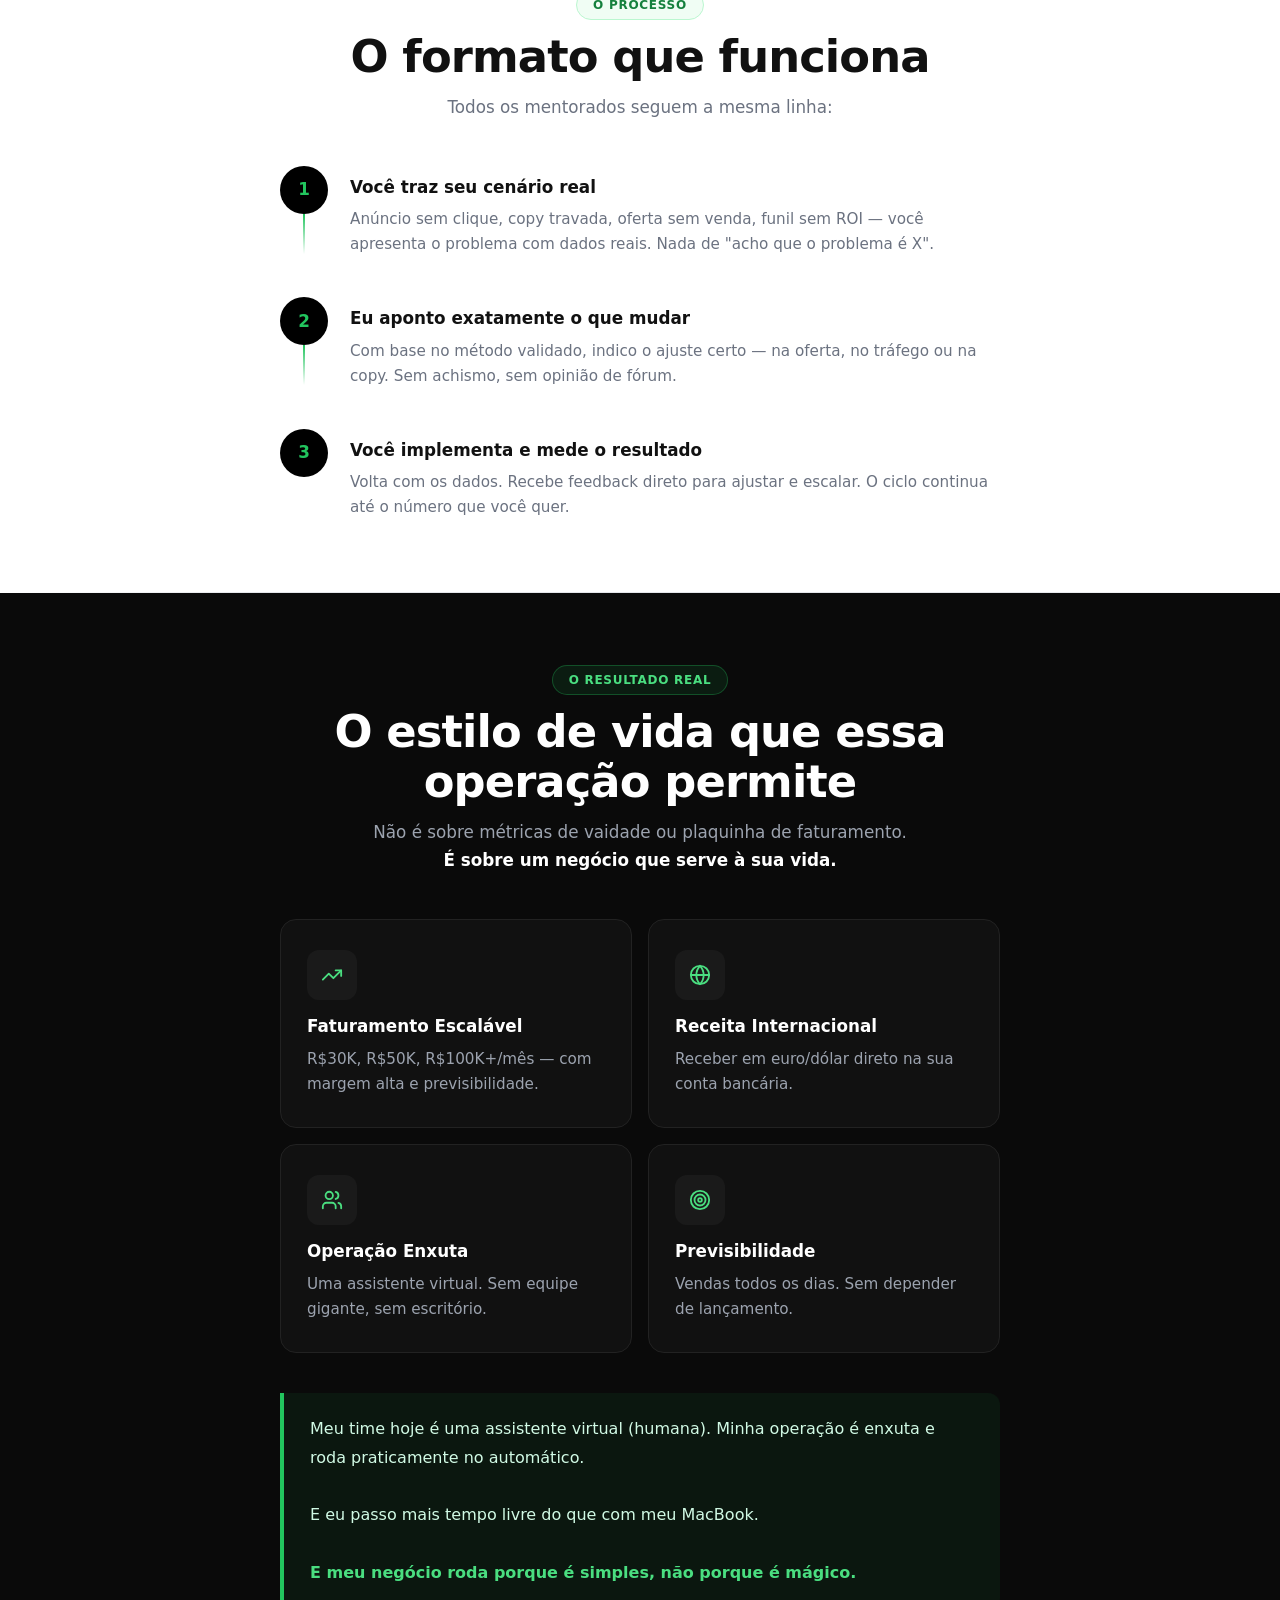
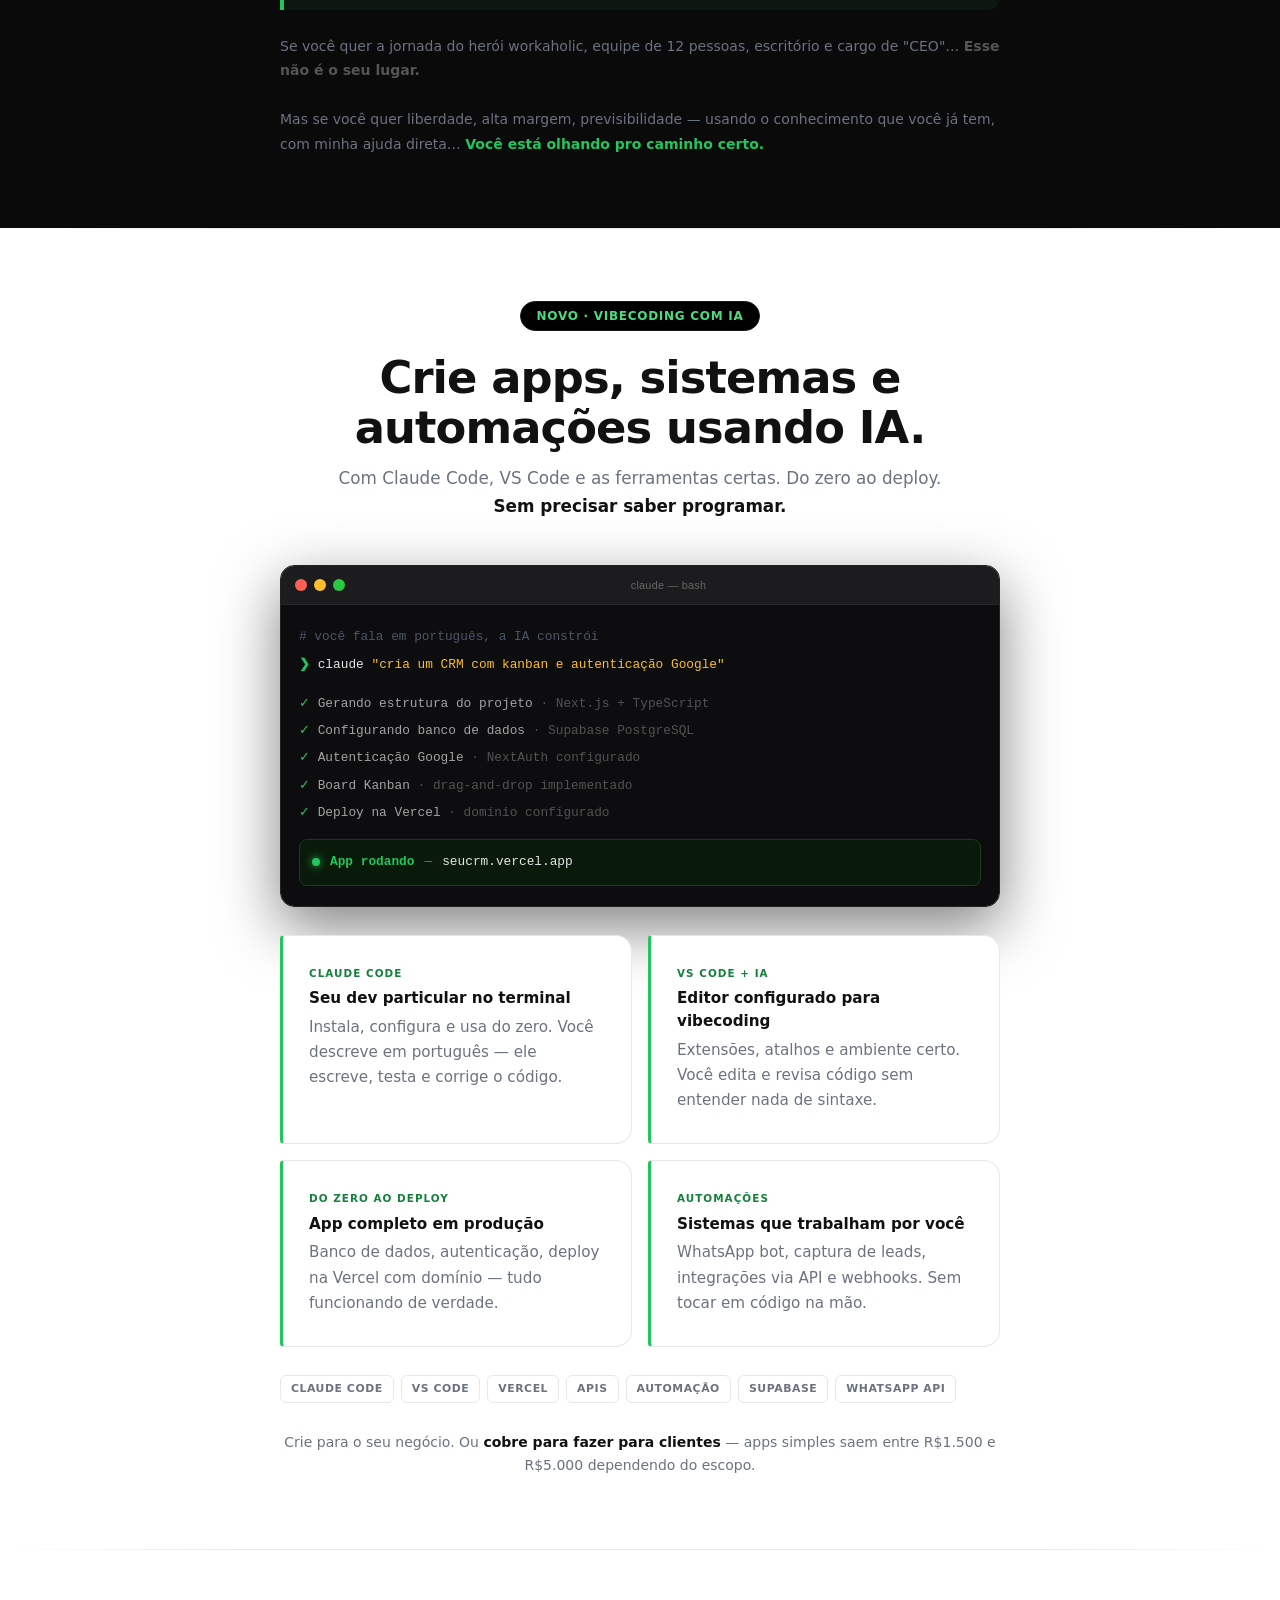
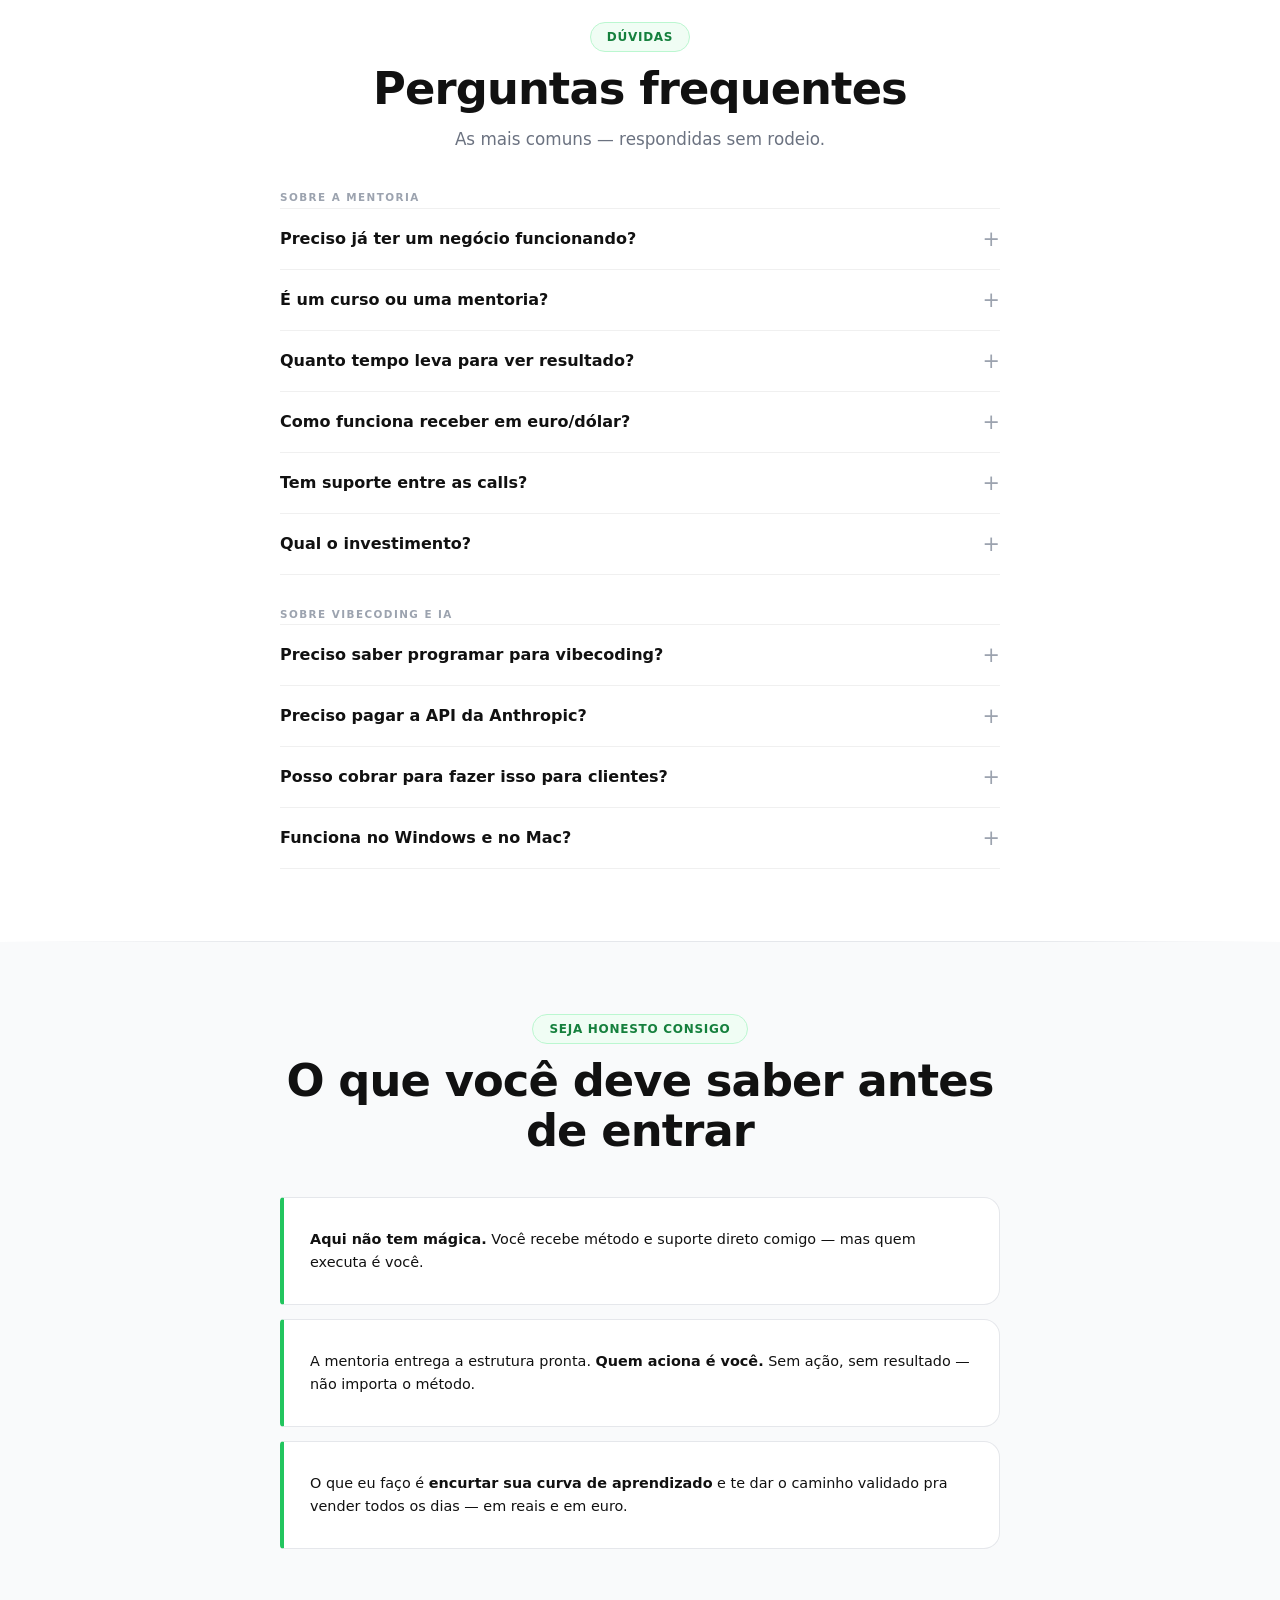
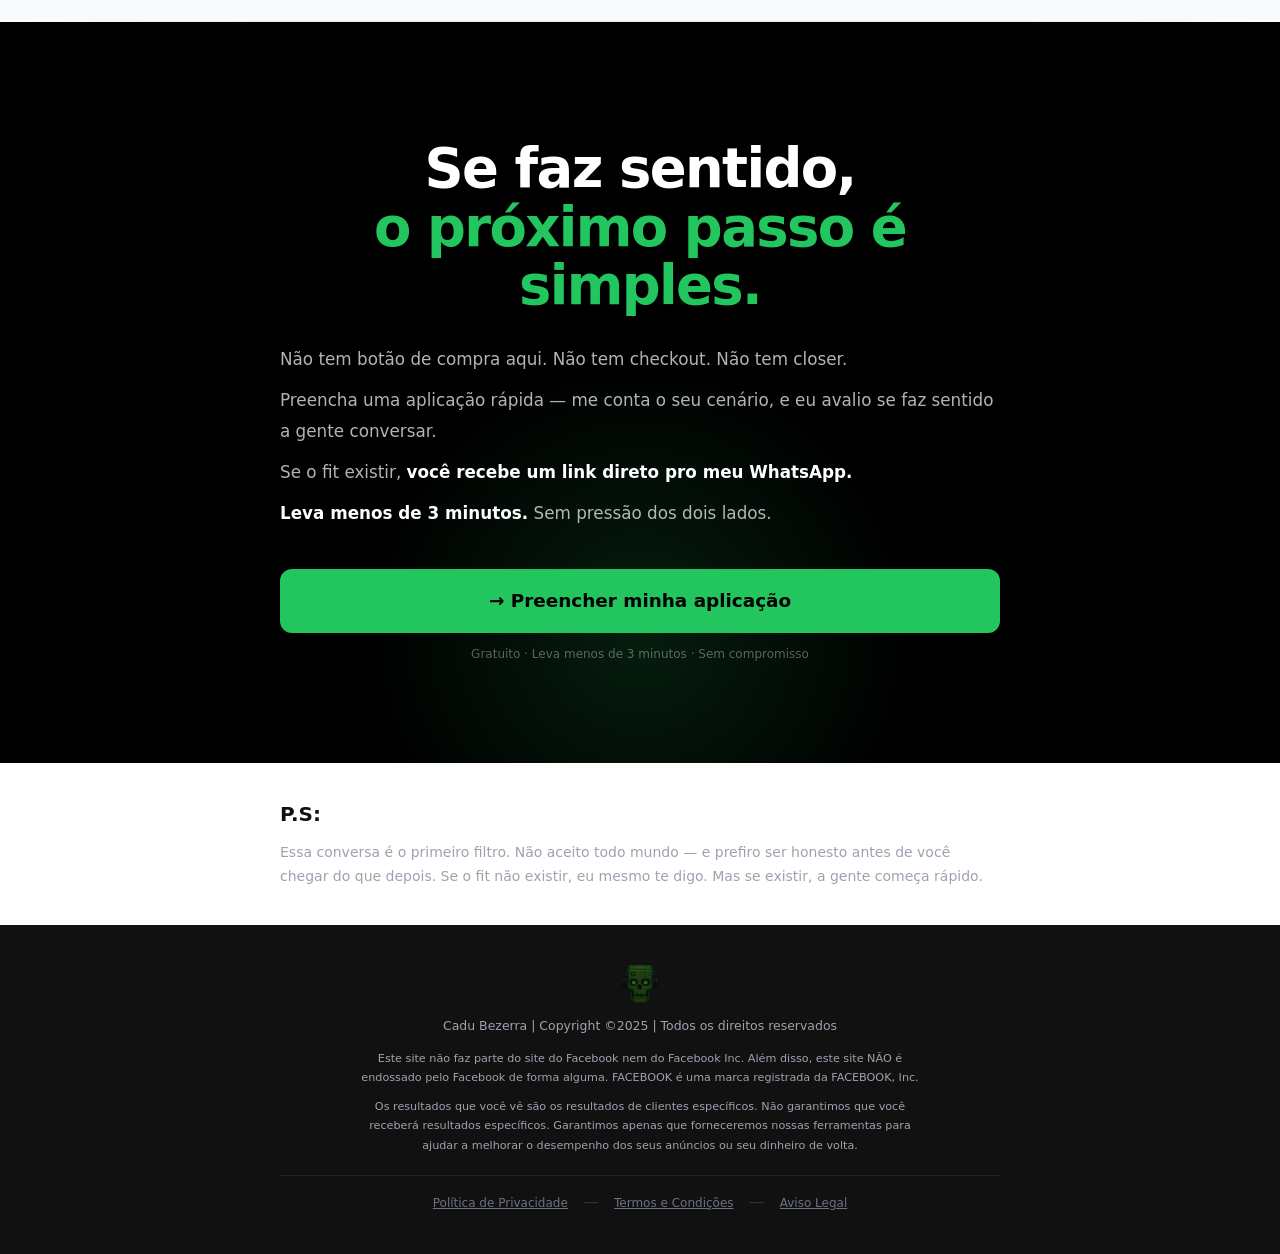
==== commit 026d10c6: "seo: canonical, og completo, twitter card, robots, author, json-ld schema" ====
--- a/index.html
+++ b/index.html
@@ -10,12 +10,24 @@
   <meta http-equiv="Permissions-Policy" content="camera=(), microphone=(), geolocation=(), payment=(), usb=(), interest-cohort=()"/>
   <meta name="viewport" content="width=device-width, initial-scale=1"/>
   <title>Underground Global Player | Cadu Bezerra</title>
-  <meta name="description" content="Acesso direto à estrutura que uso para escalar múltiplos 6 dígitos vendendo low ticket no Brasil e em Euro/Dólar."/>
+  <meta name="description" content="Acesso direto à estrutura que uso para escalar múltiplos 6 dígitos vendendo low ticket no Brasil e em Euro/Dólar. Mentoria individual 1:1 com Cadu Bezerra."/>
+  <meta name="robots" content="index, follow"/>
+  <meta name="author" content="Cadu Bezerra"/>
+  <link rel="canonical" href="https://www.mentoriaugp.online/"/>
+  <!-- Open Graph -->
   <meta property="og:type" content="website"/>
+  <meta property="og:url" content="https://www.mentoriaugp.online/"/>
+  <meta property="og:site_name" content="Underground Global Player"/>
+  <meta property="og:locale" content="pt_BR"/>
   <meta property="og:title" content="Underground Global Player | Cadu Bezerra"/>
-  <meta property="og:description" content="Acesso direto à estrutura que uso para escalar múltiplos 6 dígitos vendendo low ticket no Brasil e em Euro/Dólar."/>
-  <meta property="og:image" content="cadudoblack-devices-mockup.png"/>
-  <meta name="twitter:card" content="summary_large_image"/>
+  <meta property="og:description" content="Acesso direto à estrutura que uso para escalar múltiplos 6 dígitos vendendo low ticket no Brasil e em Euro/Dólar. Mentoria individual 1:1 com Cadu Bezerra."/>
+  <meta property="og:image" content="https://www.mentoriaugp.online/images/design-mode/logo.png"/>
+  <meta property="og:image:alt" content="Underground Global Player — Cadu Bezerra"/>
+  <!-- Twitter / X -->
+  <meta name="twitter:card" content="summary"/>
+  <meta name="twitter:title" content="Underground Global Player | Cadu Bezerra"/>
+  <meta name="twitter:description" content="Acesso direto à estrutura que uso para escalar múltiplos 6 dígitos vendendo low ticket no Brasil e em Euro/Dólar."/>
+  <meta name="twitter:image" content="https://www.mentoriaugp.online/images/design-mode/logo.png"/>
   <link rel="shortcut icon" href="cadudoblack-favicon.png"/>
   <link rel="icon" href="cadudoblack-favicon.png"/>
   <link rel="apple-touch-icon" href="cadudoblack-favicon.png"/>
@@ -176,6 +188,22 @@
       .sec{padding:52px 16px;}
     }
   </style>
+  <script type="application/ld+json">
+  {
+    "@context": "https://schema.org",
+    "@type": "Person",
+    "name": "Cadu Bezerra",
+    "url": "https://www.mentoriaugp.online",
+    "description": "Mentor de marketing digital especializado em escala global com low ticket. Vendas no Brasil e em Euro/Dólar.",
+    "knowsAbout": ["marketing digital", "low ticket", "vendas internacionais", "mentoria individual", "escala global"],
+    "offers": {
+      "@type": "Offer",
+      "name": "Mentoria Underground Global Player",
+      "description": "Mentoria individual 1:1 para escalar múltiplos 6 dígitos no Brasil e em Euro/Dólar.",
+      "url": "https://www.mentoriaugp.online"
+    }
+  }
+  </script>
 </head>
 <body>
 
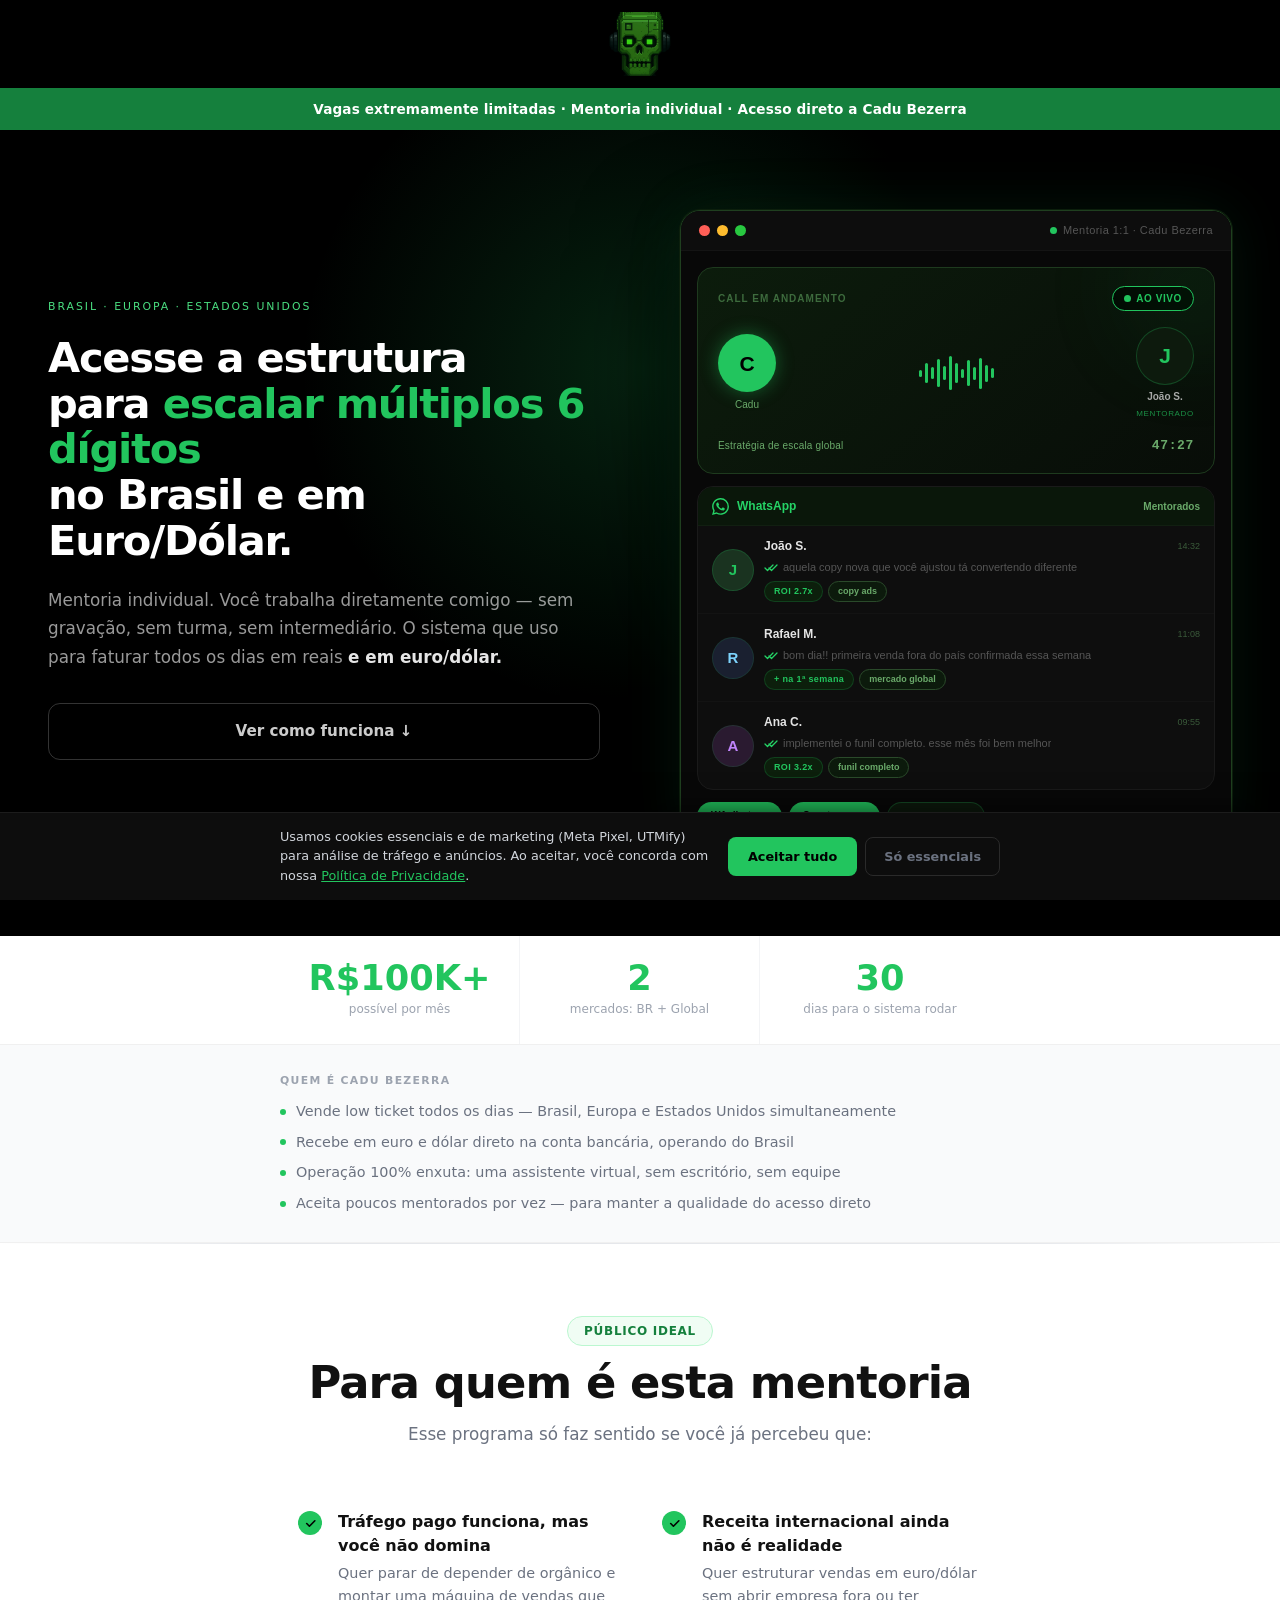
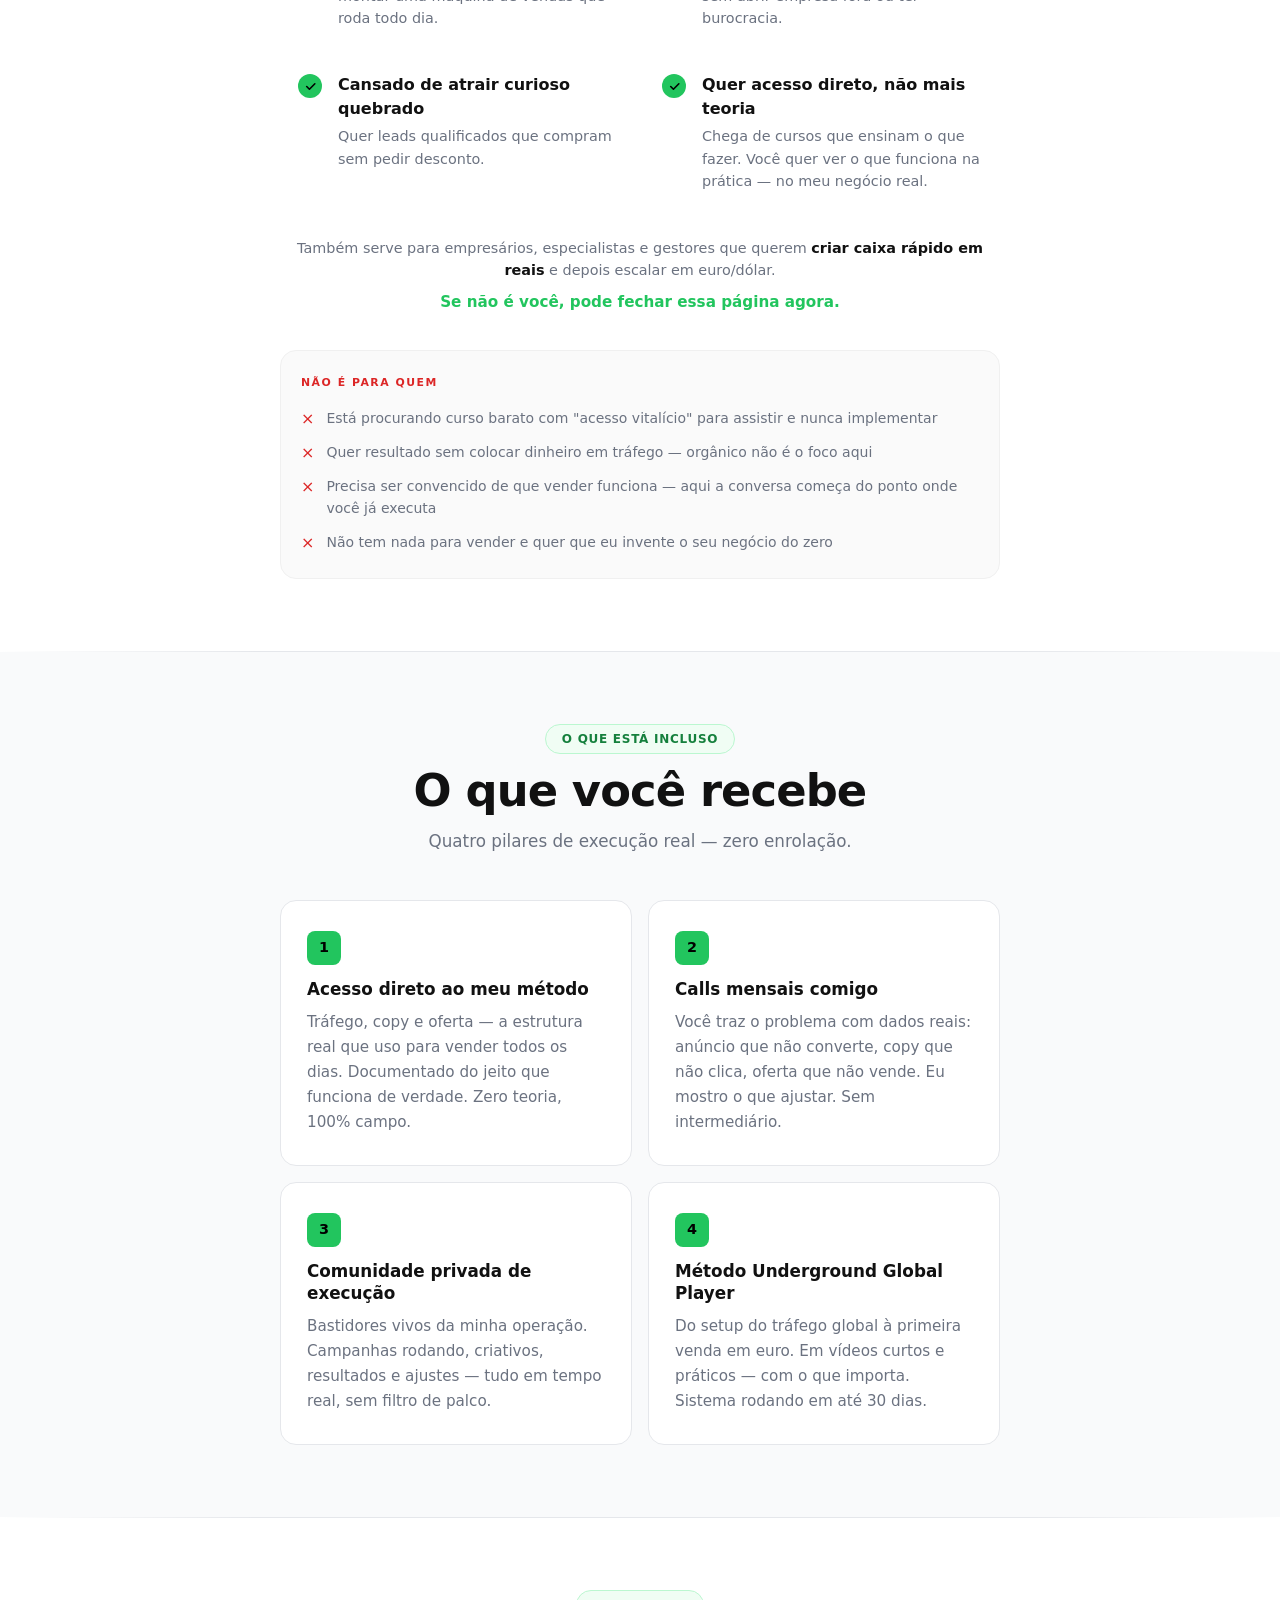
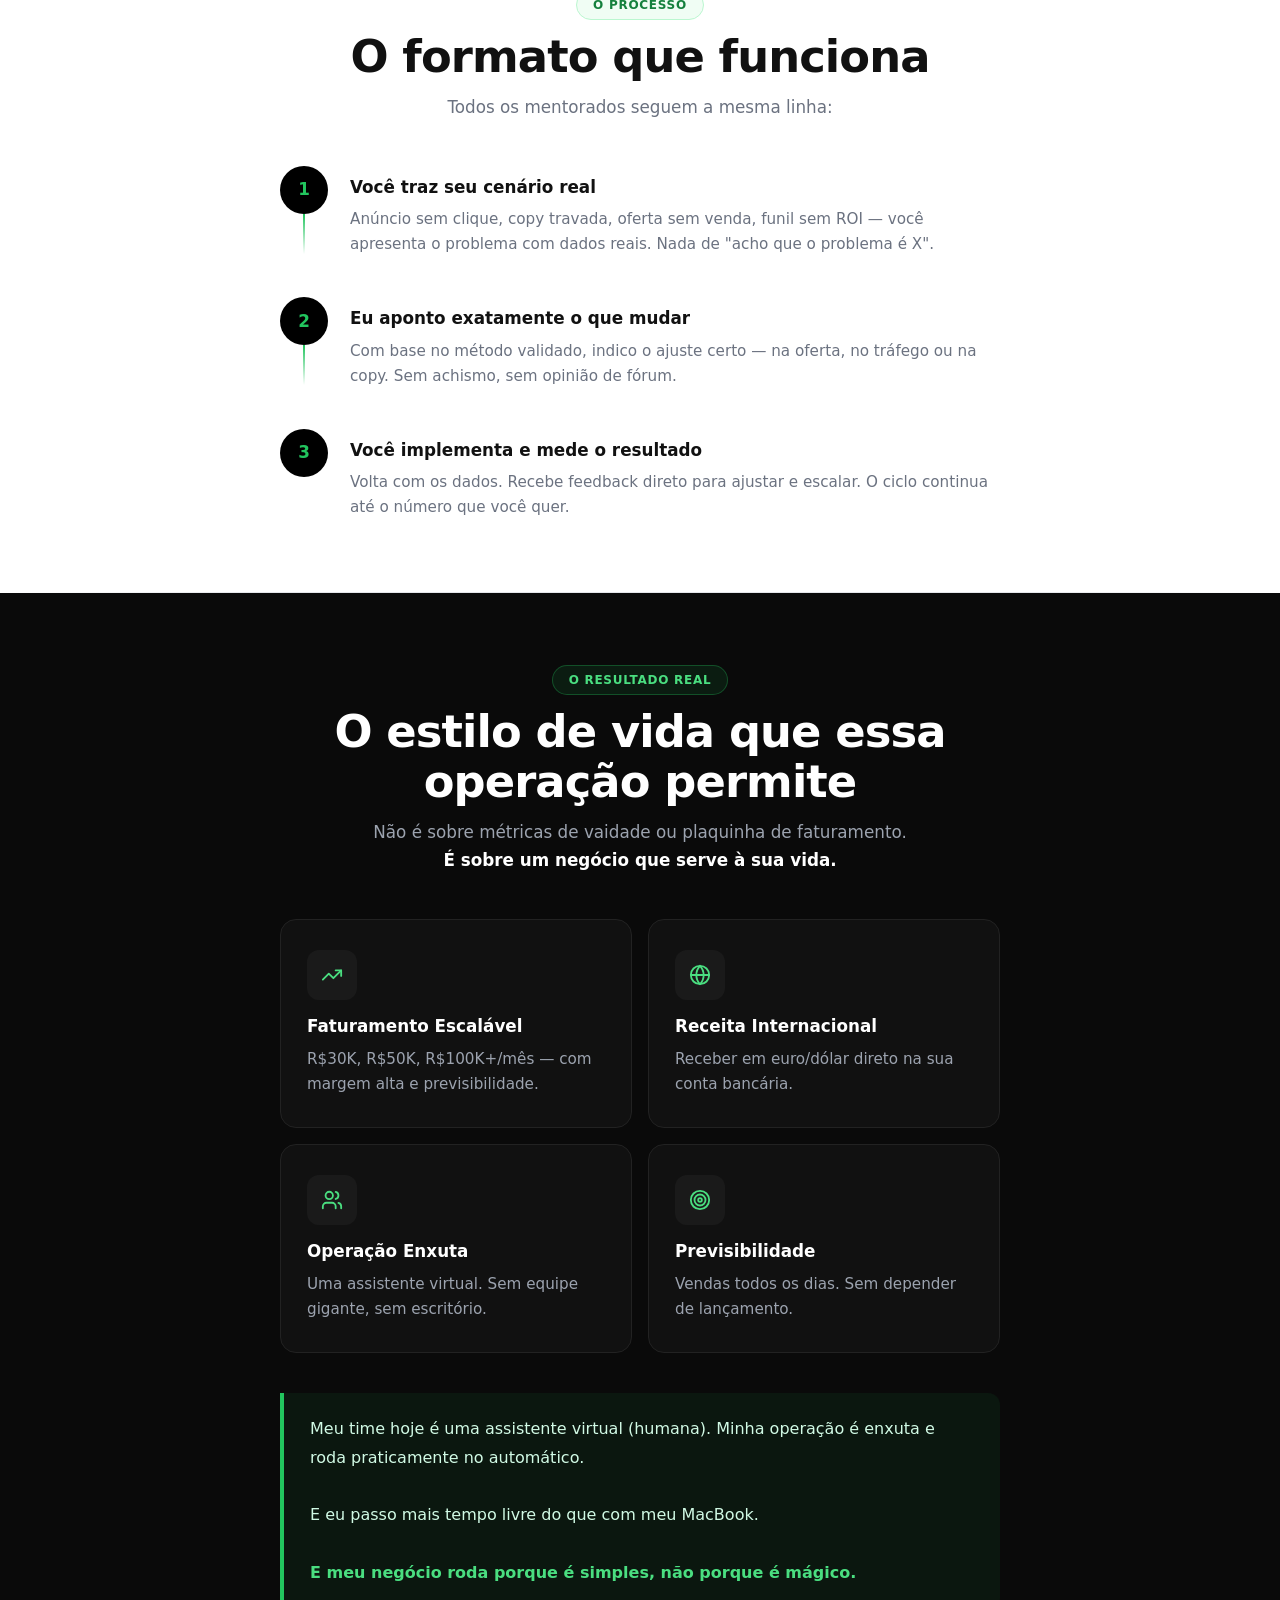
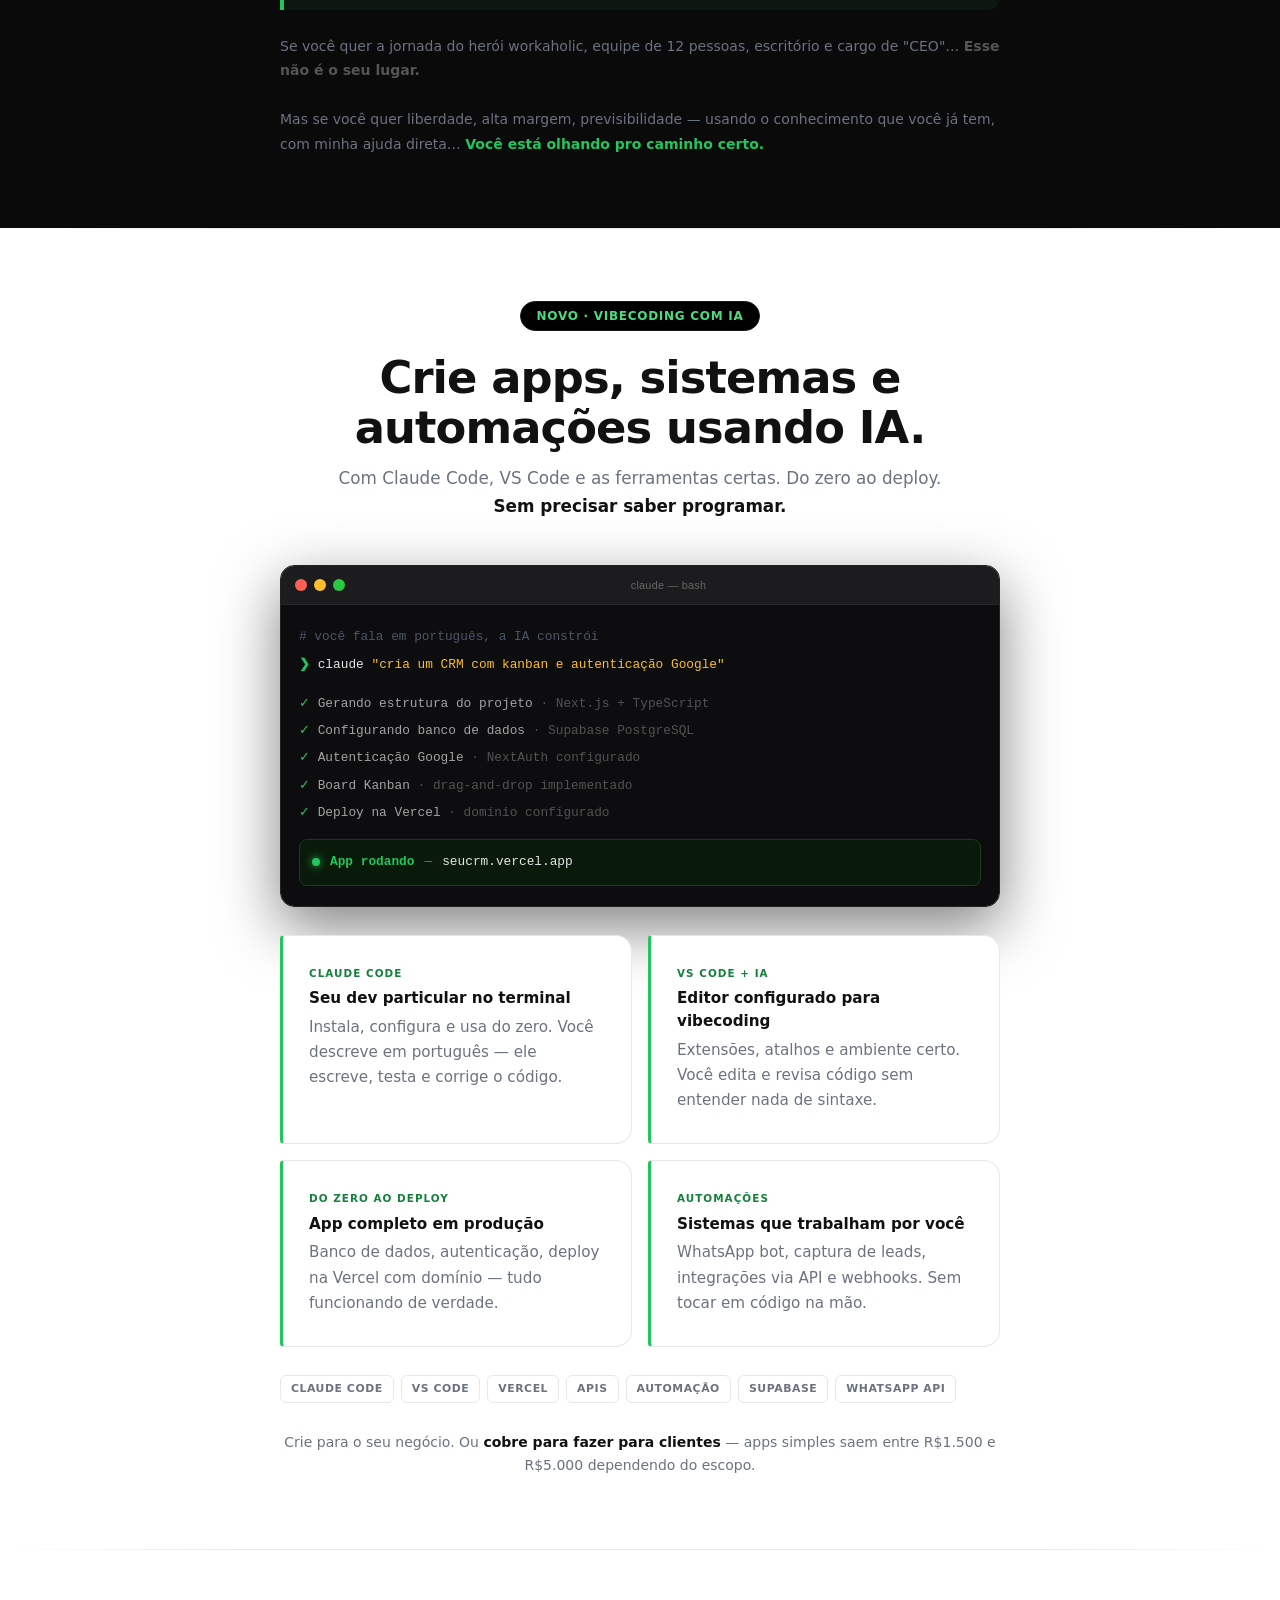
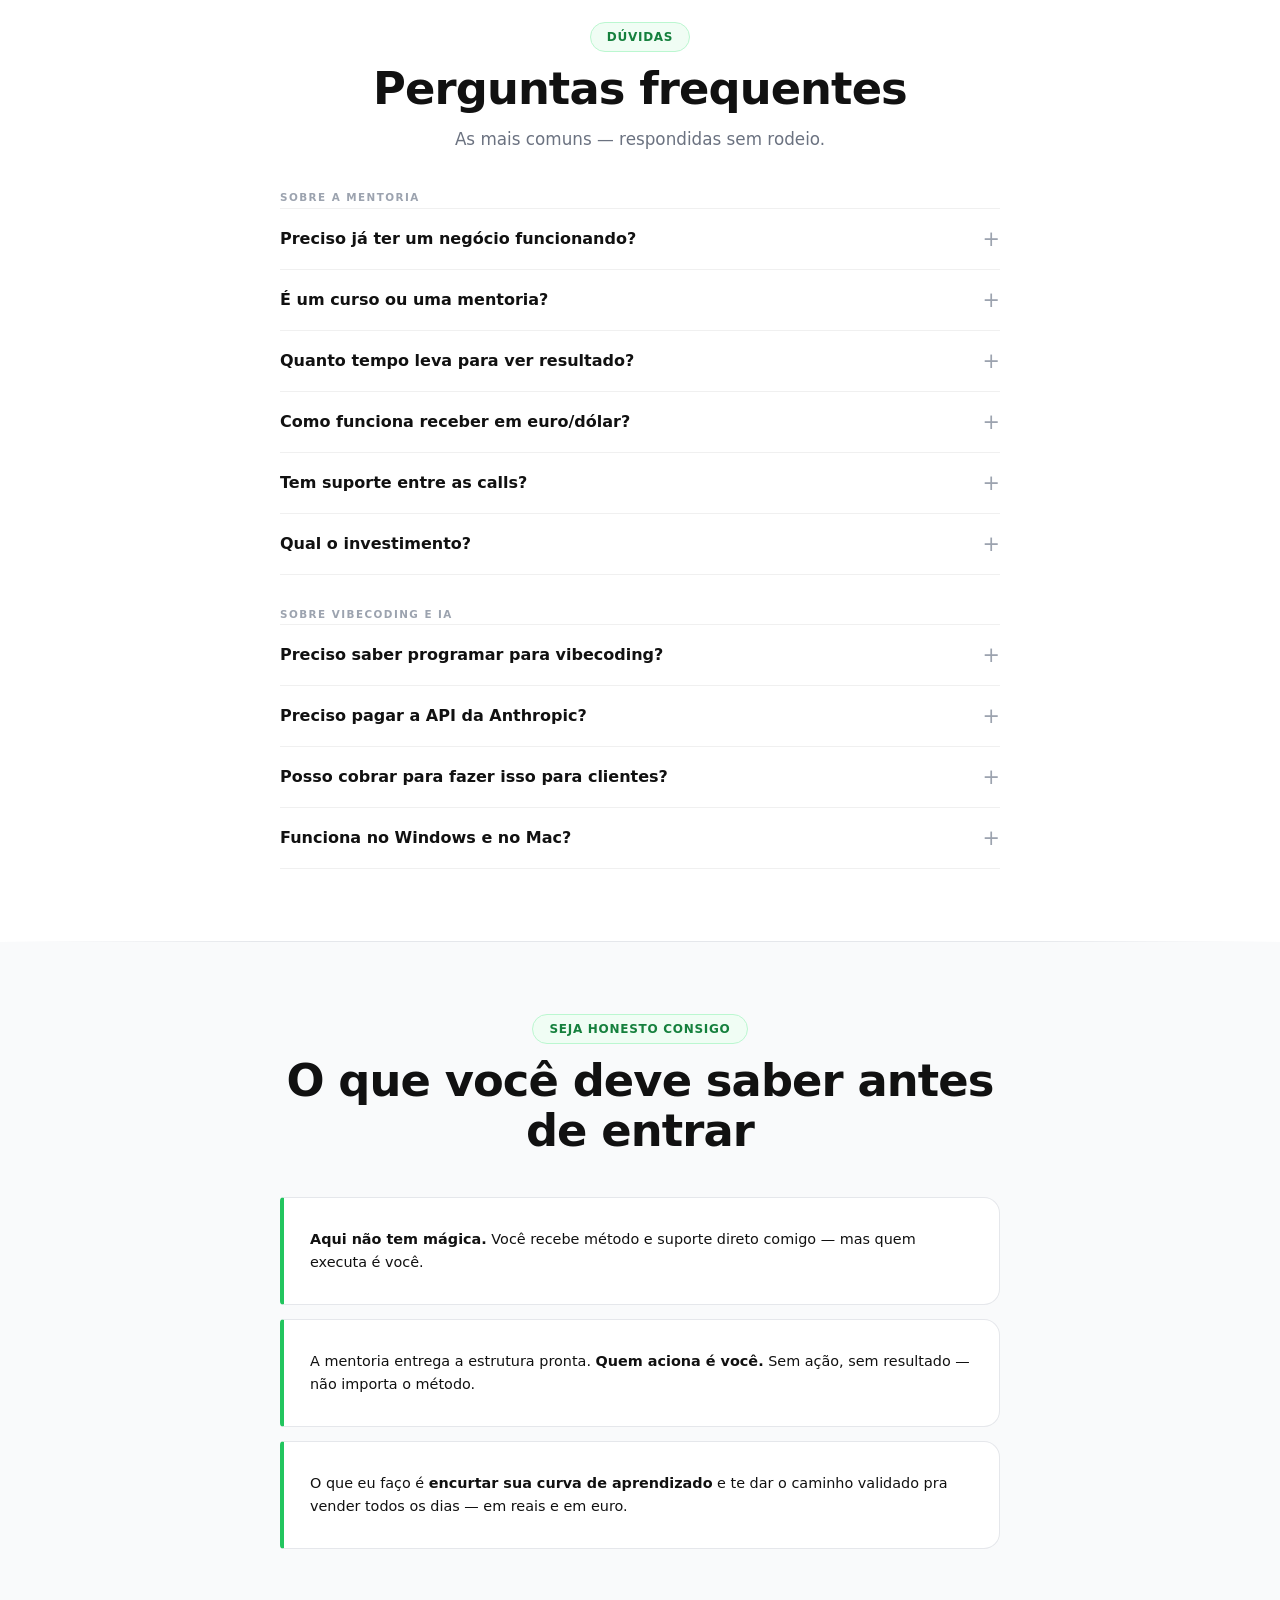
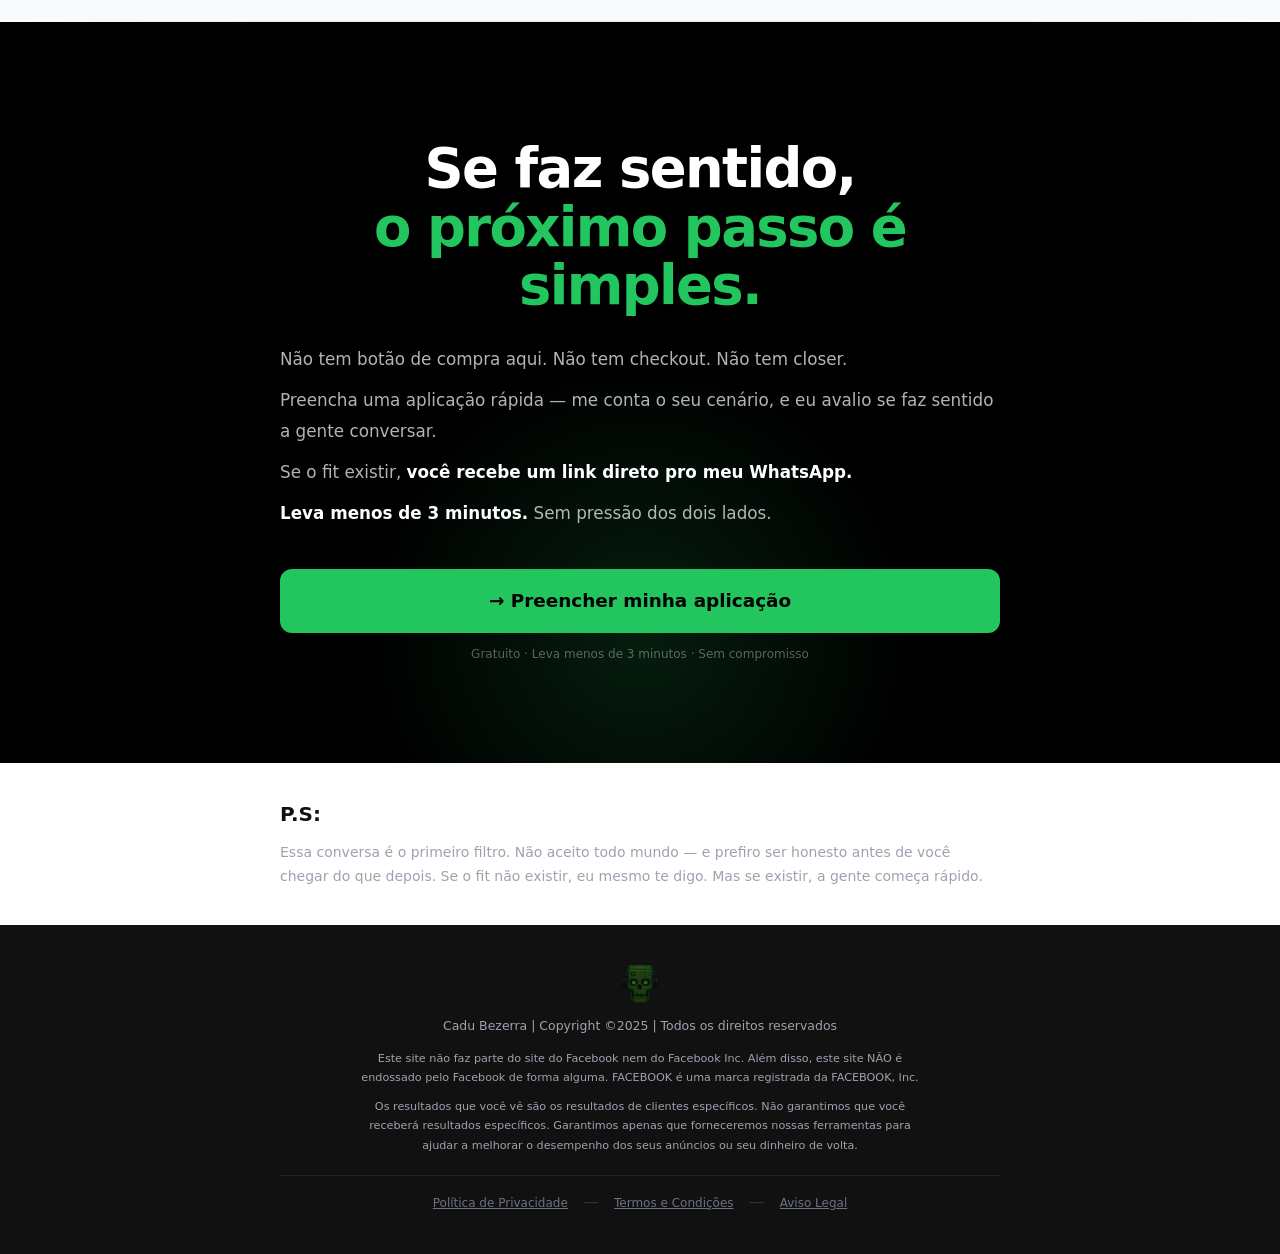
==== commit 6c24db08: "fix: remove botao flutuante de whatsapp" ====
--- a/index.html
+++ b/index.html
@@ -19,14 +19,14 @@
   <meta property="og:url" content="https://www.mentoriaugp.online/"/>
   <meta property="og:site_name" content="Underground Global Player"/>
   <meta property="og:locale" content="pt_BR"/>
-  <meta property="og:title" content="Underground Global Player | Cadu Bezerra"/>
-  <meta property="og:description" content="Acesso direto à estrutura que uso para escalar múltiplos 6 dígitos vendendo low ticket no Brasil e em Euro/Dólar. Mentoria individual 1:1 com Cadu Bezerra."/>
+  <meta property="og:title" content="Venda no Brasil e em Euro/Dólar — Mentoria 1:1 com Cadu Bezerra"/>
+  <meta property="og:description" content="Sem turma. Sem gravação. A estrutura que uso pra faturar todos os dias em real e em euro — direto comigo. Vagas extremamente limitadas."/>
   <meta property="og:image" content="https://www.mentoriaugp.online/images/design-mode/logo.png"/>
   <meta property="og:image:alt" content="Underground Global Player — Cadu Bezerra"/>
   <!-- Twitter / X -->
   <meta name="twitter:card" content="summary"/>
-  <meta name="twitter:title" content="Underground Global Player | Cadu Bezerra"/>
-  <meta name="twitter:description" content="Acesso direto à estrutura que uso para escalar múltiplos 6 dígitos vendendo low ticket no Brasil e em Euro/Dólar."/>
+  <meta name="twitter:title" content="Venda no Brasil e em Euro/Dólar — Mentoria 1:1 com Cadu Bezerra"/>
+  <meta name="twitter:description" content="Sem turma. Sem gravação. A estrutura que uso pra faturar todos os dias em real e em euro — direto comigo. Vagas extremamente limitadas."/>
   <meta name="twitter:image" content="https://www.mentoriaugp.online/images/design-mode/logo.png"/>
   <link rel="shortcut icon" href="cadudoblack-favicon.png"/>
   <link rel="icon" href="cadudoblack-favicon.png"/>
@@ -149,10 +149,6 @@
     /* QUOTE */
     .quote{border-left:4px solid #22c55e;padding:22px 26px;background:rgba(34,197,94,.07);border-radius:0 12px 12px 0;margin-top:36px;}
     .quote p{color:#d1fae5;font-size:1rem;line-height:1.8;margin:0;}
-
-    /* FLOAT */
-    .float-wa{position:fixed;bottom:24px;right:24px;z-index:9999;background:#25D366;border-radius:50%;width:58px;height:58px;display:flex;align-items:center;justify-content:center;box-shadow:0 4px 20px rgba(37,211,102,.45);transition:transform .2s,box-shadow .2s;text-decoration:none;}
-    .float-wa:hover{transform:scale(1.1);box-shadow:0 8px 32px rgba(37,211,102,.55);}
 
     /* CREDIBILITY STRIP */
     .cred-strip{background:#f9fafb;border-bottom:1px solid #f0f0f0;padding:28px 16px;}
@@ -207,10 +203,6 @@
 </head>
 <body>
 
-<!-- FLOAT WHATSAPP -->
-<a href="https://wa.me/5588999471567" target="_blank" rel="noopener noreferrer" class="float-wa" aria-label="WhatsApp">
-  <svg xmlns="http://www.w3.org/2000/svg" viewBox="0 0 24 24" fill="white" width="30" height="30"><path d="M17.472 14.382c-.297-.149-1.758-.867-2.03-.967-.273-.099-.471-.148-.67.15-.197.297-.767.966-.94 1.164-.173.199-.347.223-.644.075-.297-.15-1.255-.463-2.39-1.475-.883-.788-1.48-1.761-1.653-2.059-.173-.297-.018-.458.13-.606.134-.133.298-.347.446-.52.149-.174.198-.298.298-.497.099-.198.05-.371-.025-.52-.075-.149-.669-1.612-.916-2.207-.242-.579-.487-.5-.669-.51-.173-.008-.371-.01-.57-.01-.198 0-.52.074-.792.372-.272.297-1.04 1.016-1.04 2.479 0 1.462 1.065 2.875 1.213 3.074.149.198 2.096 3.2 5.077 4.487.709.306 1.262.489 1.694.625.712.227 1.36.195 1.871.118.571-.085 1.758-.719 2.006-1.413.248-.694.248-1.289.173-1.413-.074-.124-.272-.198-.57-.347m-5.421 7.403h-.004a9.87 9.87 0 01-5.031-1.378l-.361-.214-3.741.982.998-3.648-.235-.374a9.86 9.86 0 01-1.51-5.26c.001-5.45 4.436-9.884 9.888-9.884 2.64 0 5.122 1.03 6.988 2.898a9.825 9.825 0 012.893 6.994c-.003 5.45-4.437 9.884-9.885 9.884m8.413-18.297A11.815 11.815 0 0012.05 0C5.495 0 .16 5.335.157 11.892c0 2.096.547 4.142 1.588 5.945L.057 24l6.305-1.654a11.882 11.882 0 005.683 1.448h.005c6.554 0 11.89-5.335 11.893-11.893a11.821 11.821 0 00-3.48-8.413z"/></svg>
-</a>
 
 <!-- HEADER -->
 <header style="background:#000;padding:12px 16px;">
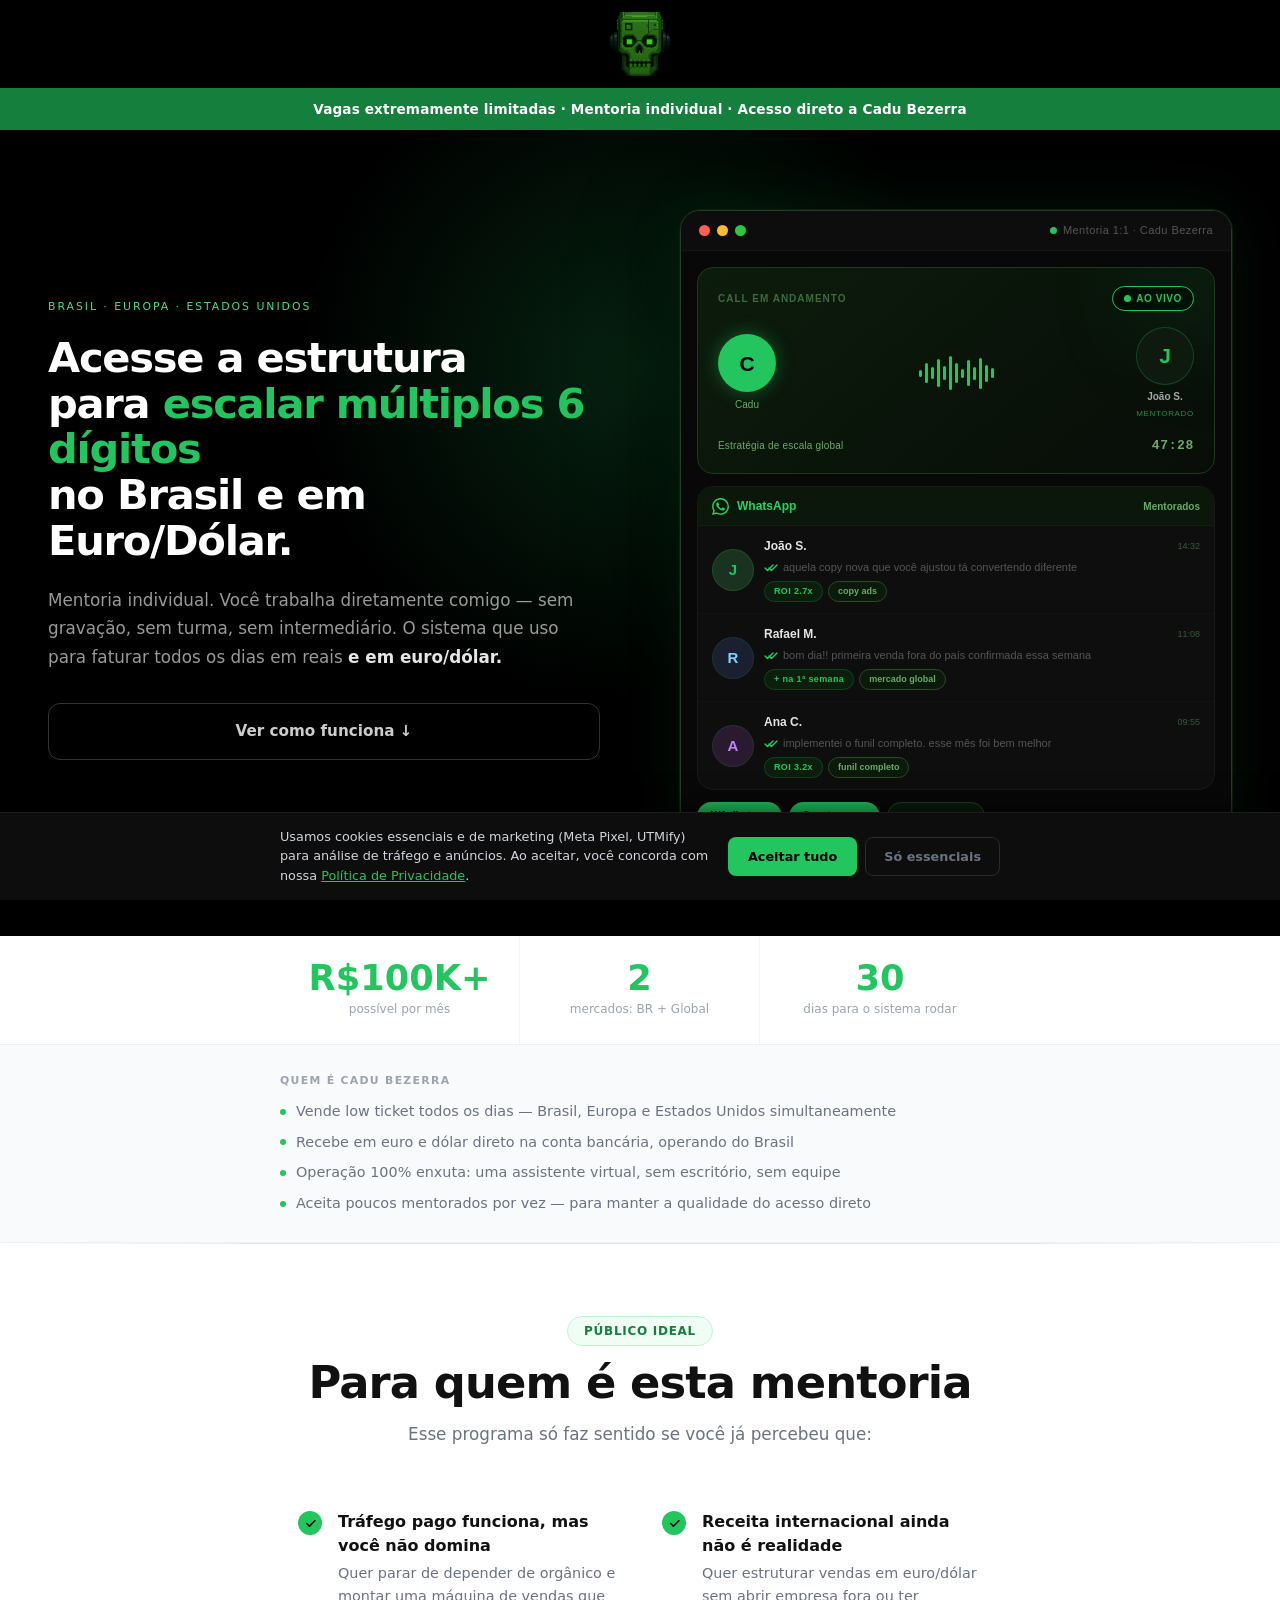
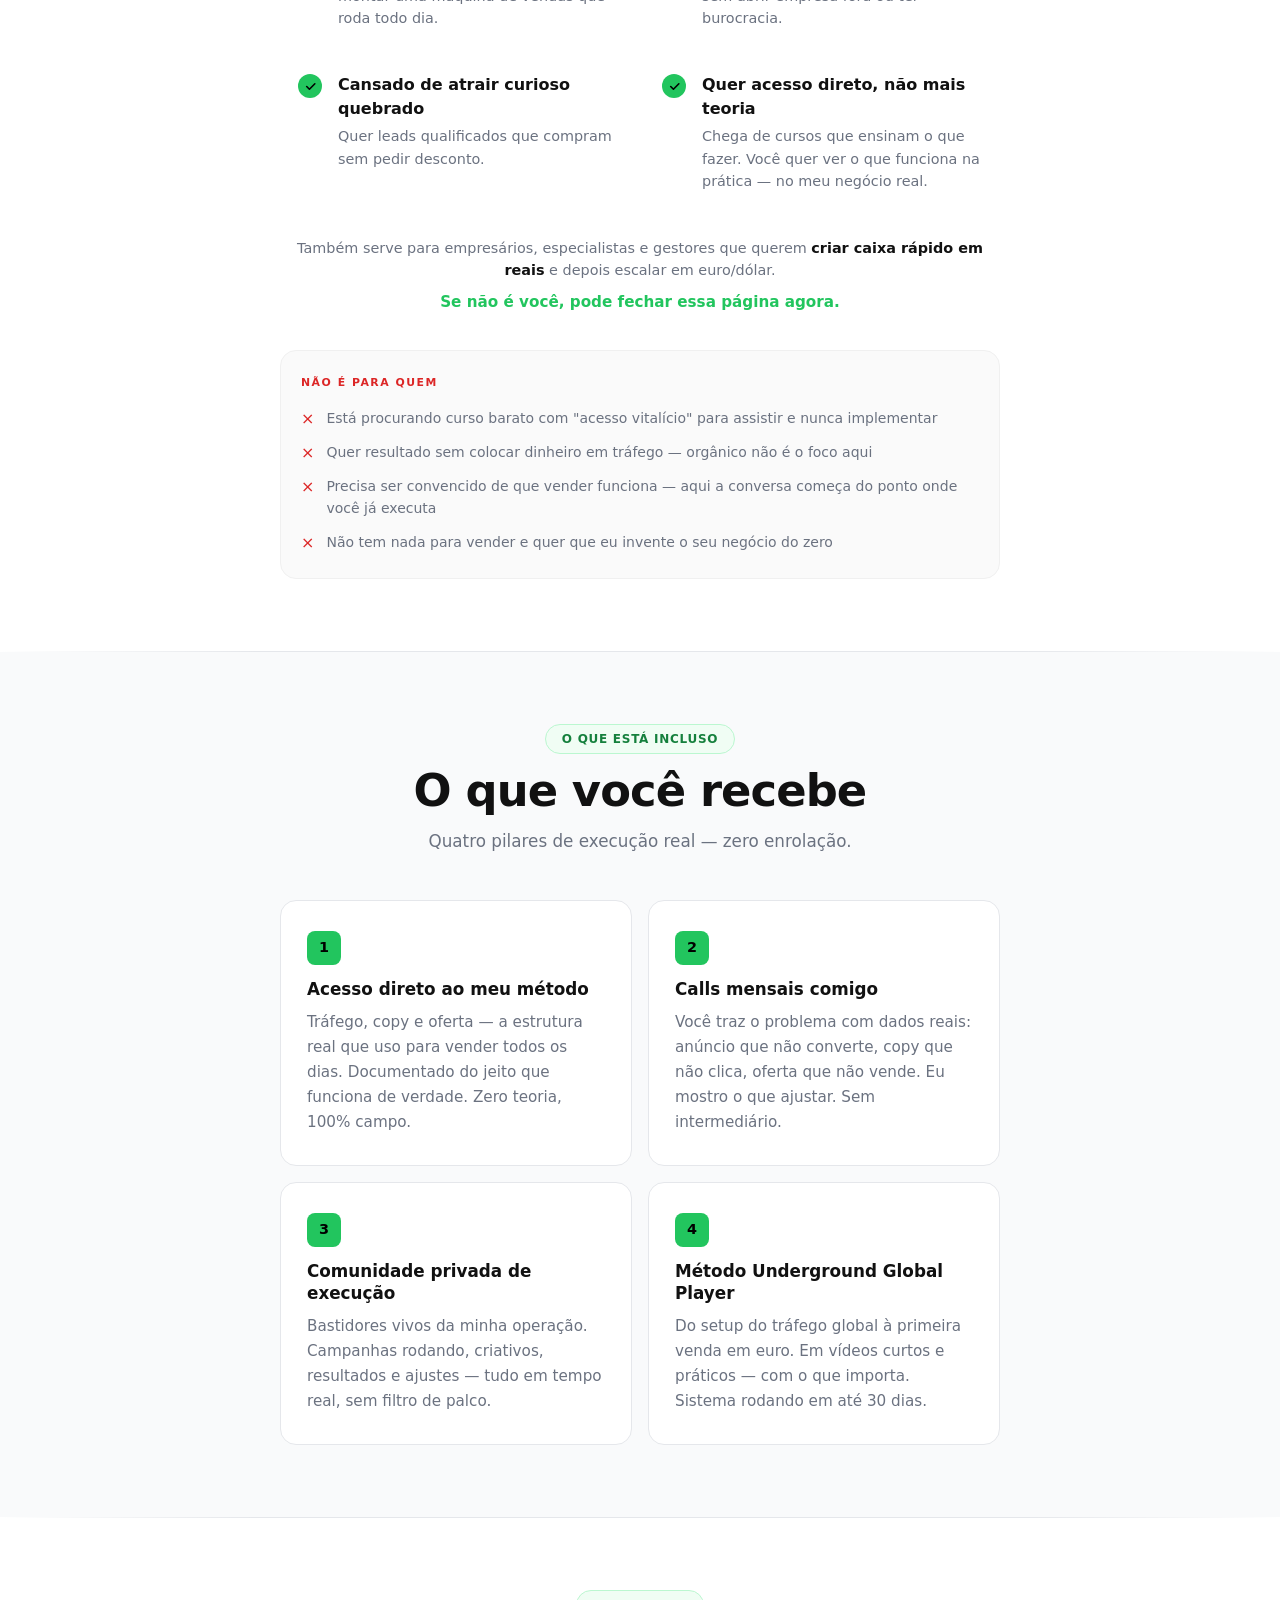
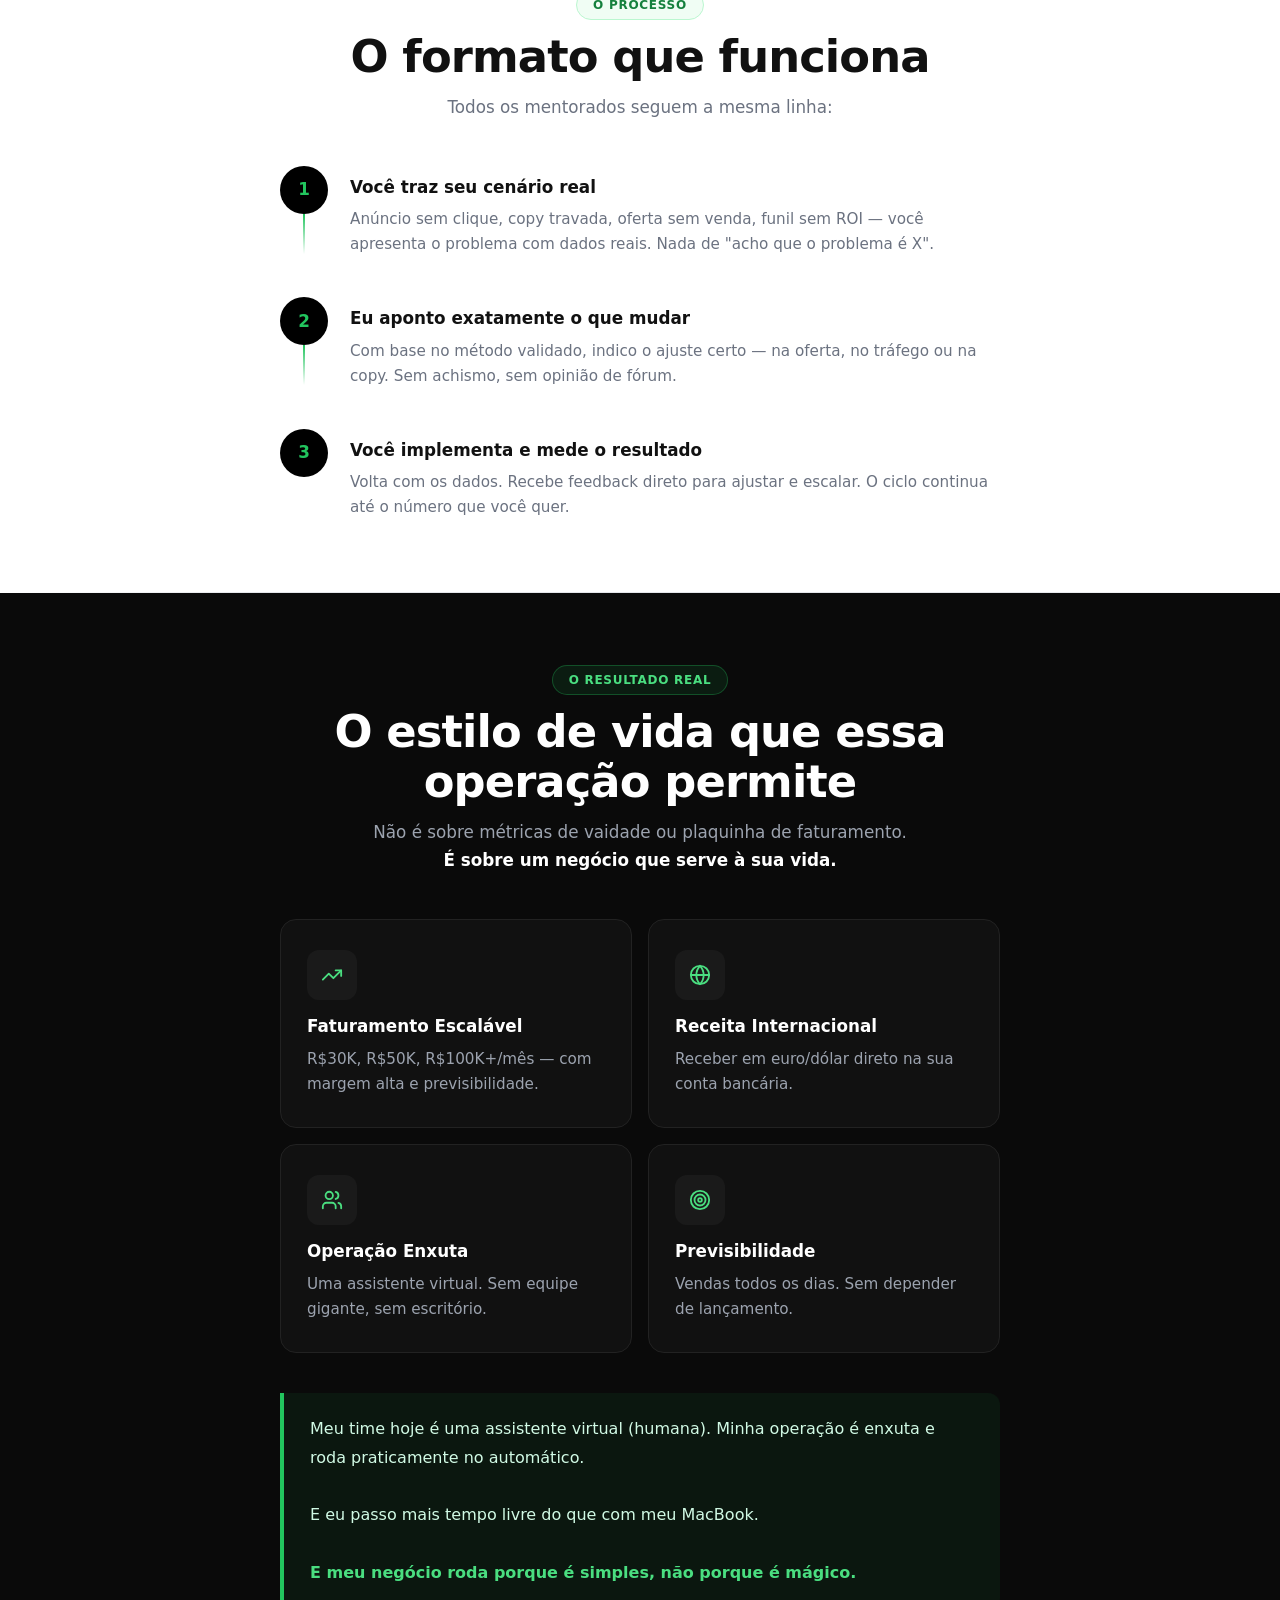
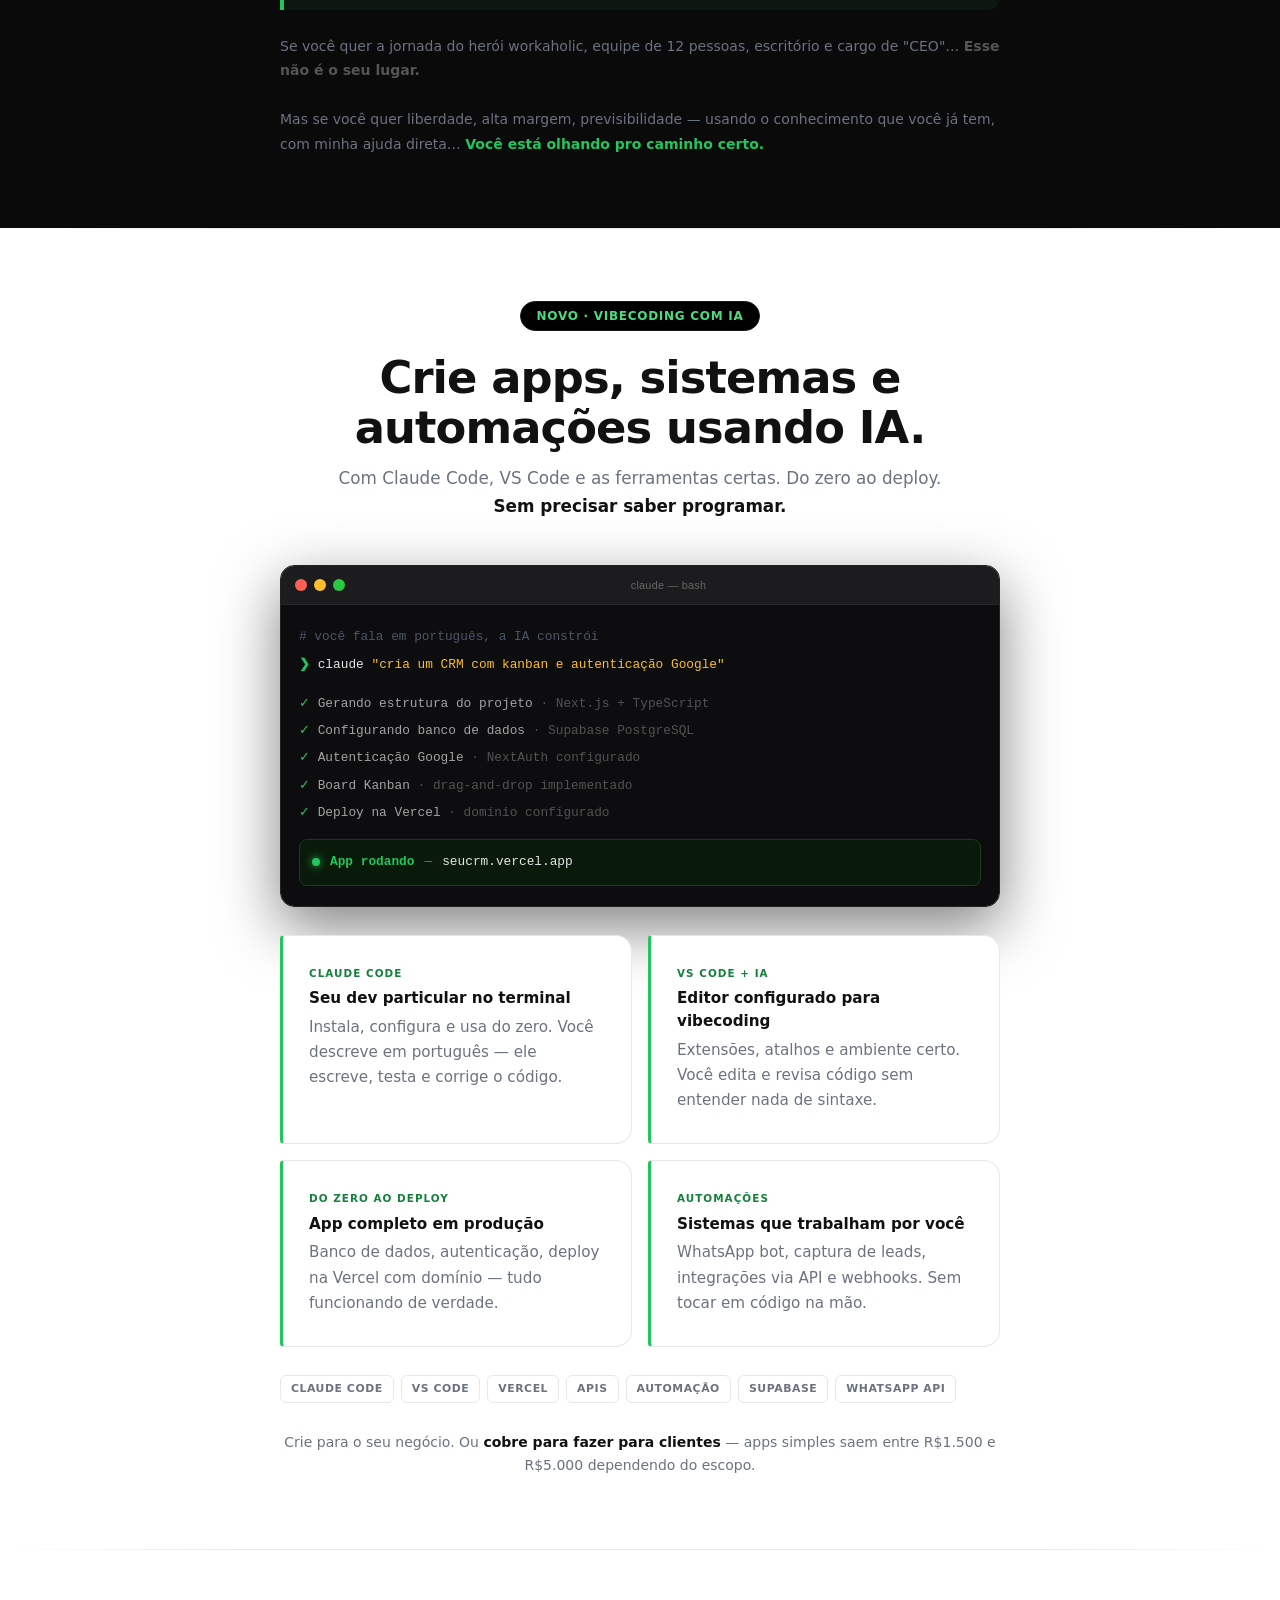
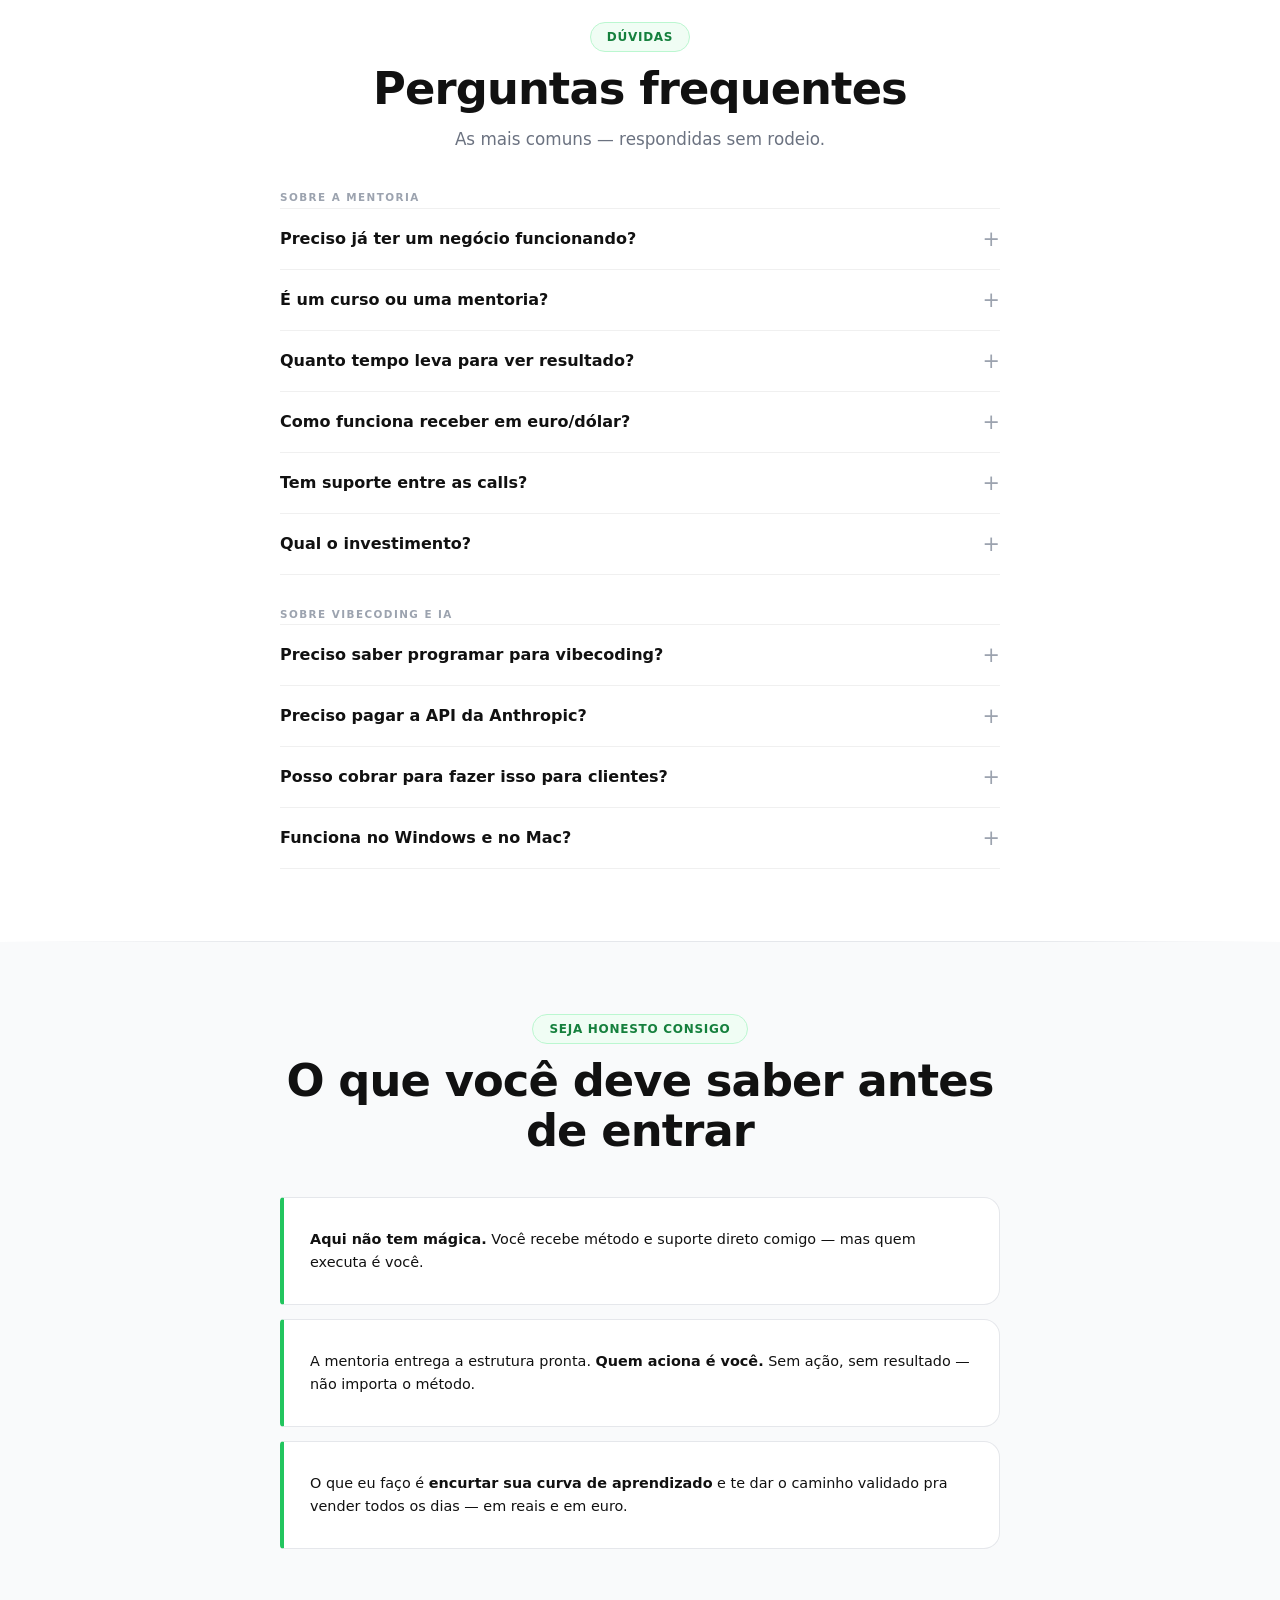
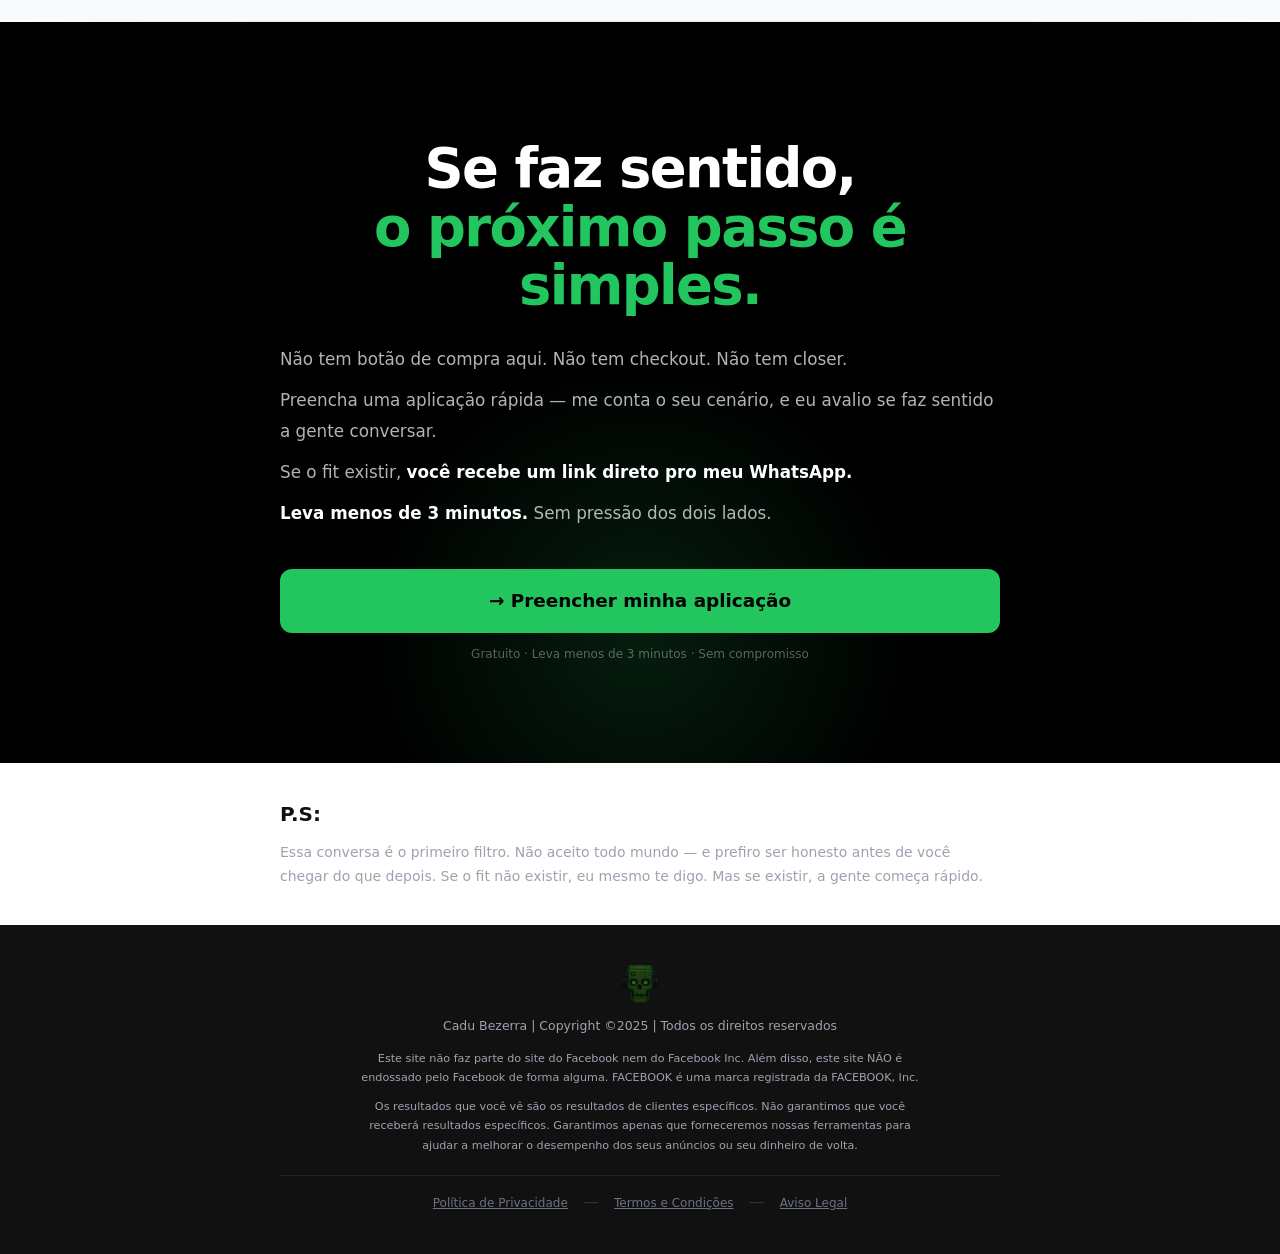
==== commit 3fd78a42: "tracking-script-frontend" ====
--- a/index.html
+++ b/index.html
@@ -5,7 +5,7 @@
   <meta http-equiv="Cache-Control" content="no-cache, no-store, must-revalidate"/>
   <meta http-equiv="Pragma" content="no-cache"/>
   <!-- SECURITY HEADERS -->
-  <meta http-equiv="Content-Security-Policy" content="default-src 'self'; script-src 'self' 'unsafe-inline' https://cdn.utmify.com.br; style-src 'self' 'unsafe-inline'; img-src 'self' data: https:; connect-src 'self' https://cdn.utmify.com.br; font-src 'self'; object-src 'none'; base-uri 'self'; form-action 'none'; upgrade-insecure-requests;"/>
+  <meta http-equiv="Content-Security-Policy" content="default-src 'self'; script-src 'self' 'unsafe-inline' https://cdn.utmify.com.br; style-src 'self' 'unsafe-inline'; img-src 'self' data: https:; connect-src 'self' https://cdn.utmify.com.br https://z-mentoria-backend-production.up.railway.app; font-src 'self'; object-src 'none'; base-uri 'self'; form-action 'none'; upgrade-insecure-requests;"/>
   <meta name="referrer" content="strict-origin-when-cross-origin"/>
   <meta http-equiv="Permissions-Policy" content="camera=(), microphone=(), geolocation=(), payment=(), usb=(), interest-cohort=()"/>
   <meta name="viewport" content="width=device-width, initial-scale=1"/>
@@ -966,5 +966,19 @@
   </div>
 </div>
 
+<!-- TRACKING: registra visita ao frontend para funil de conversão -->
+<script>
+(function(){
+  try{
+    fetch('https://z-mentoria-backend-production.up.railway.app/api/track',{
+      method:'POST',
+      headers:{'Content-Type':'application/json'},
+      body:JSON.stringify({type:'FRONTEND'}),
+      keepalive:true
+    }).catch(function(){});
+  }catch(e){}
+})();
+</script>
+
 </body>
 </html>
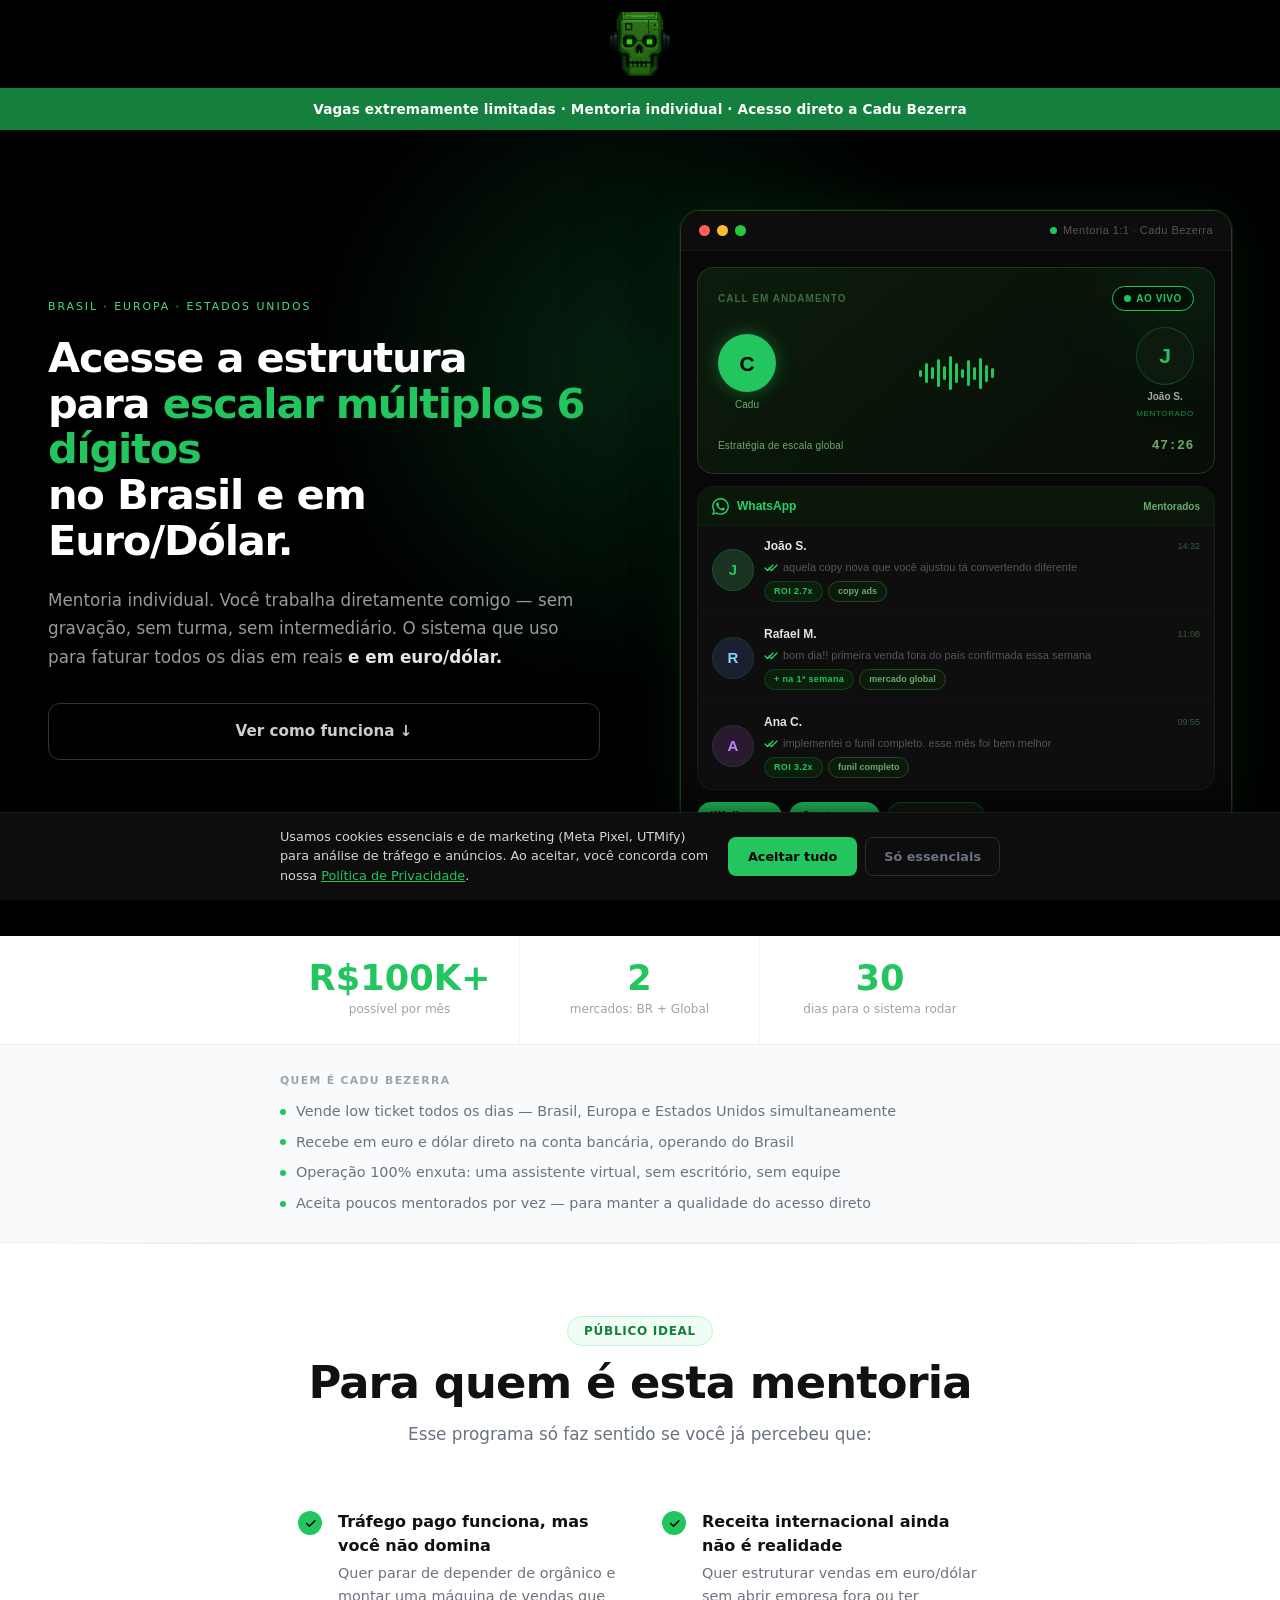
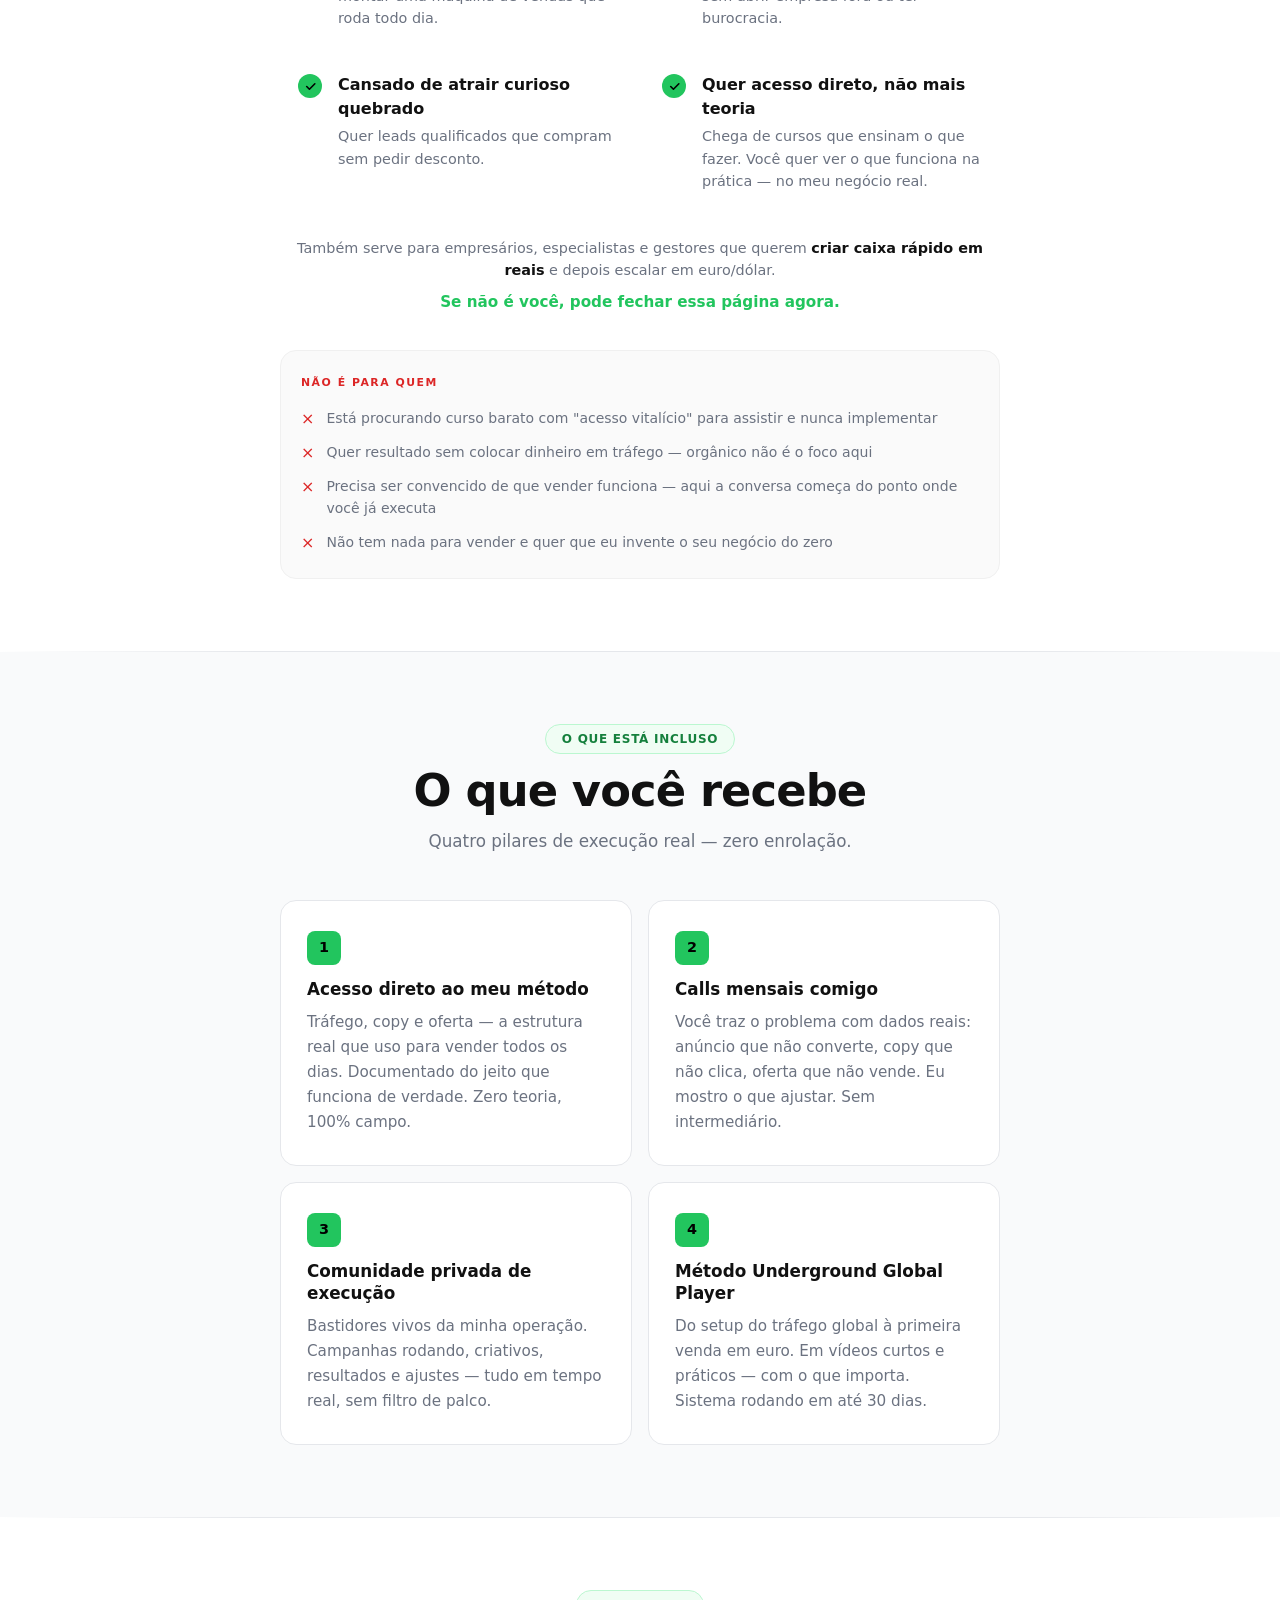
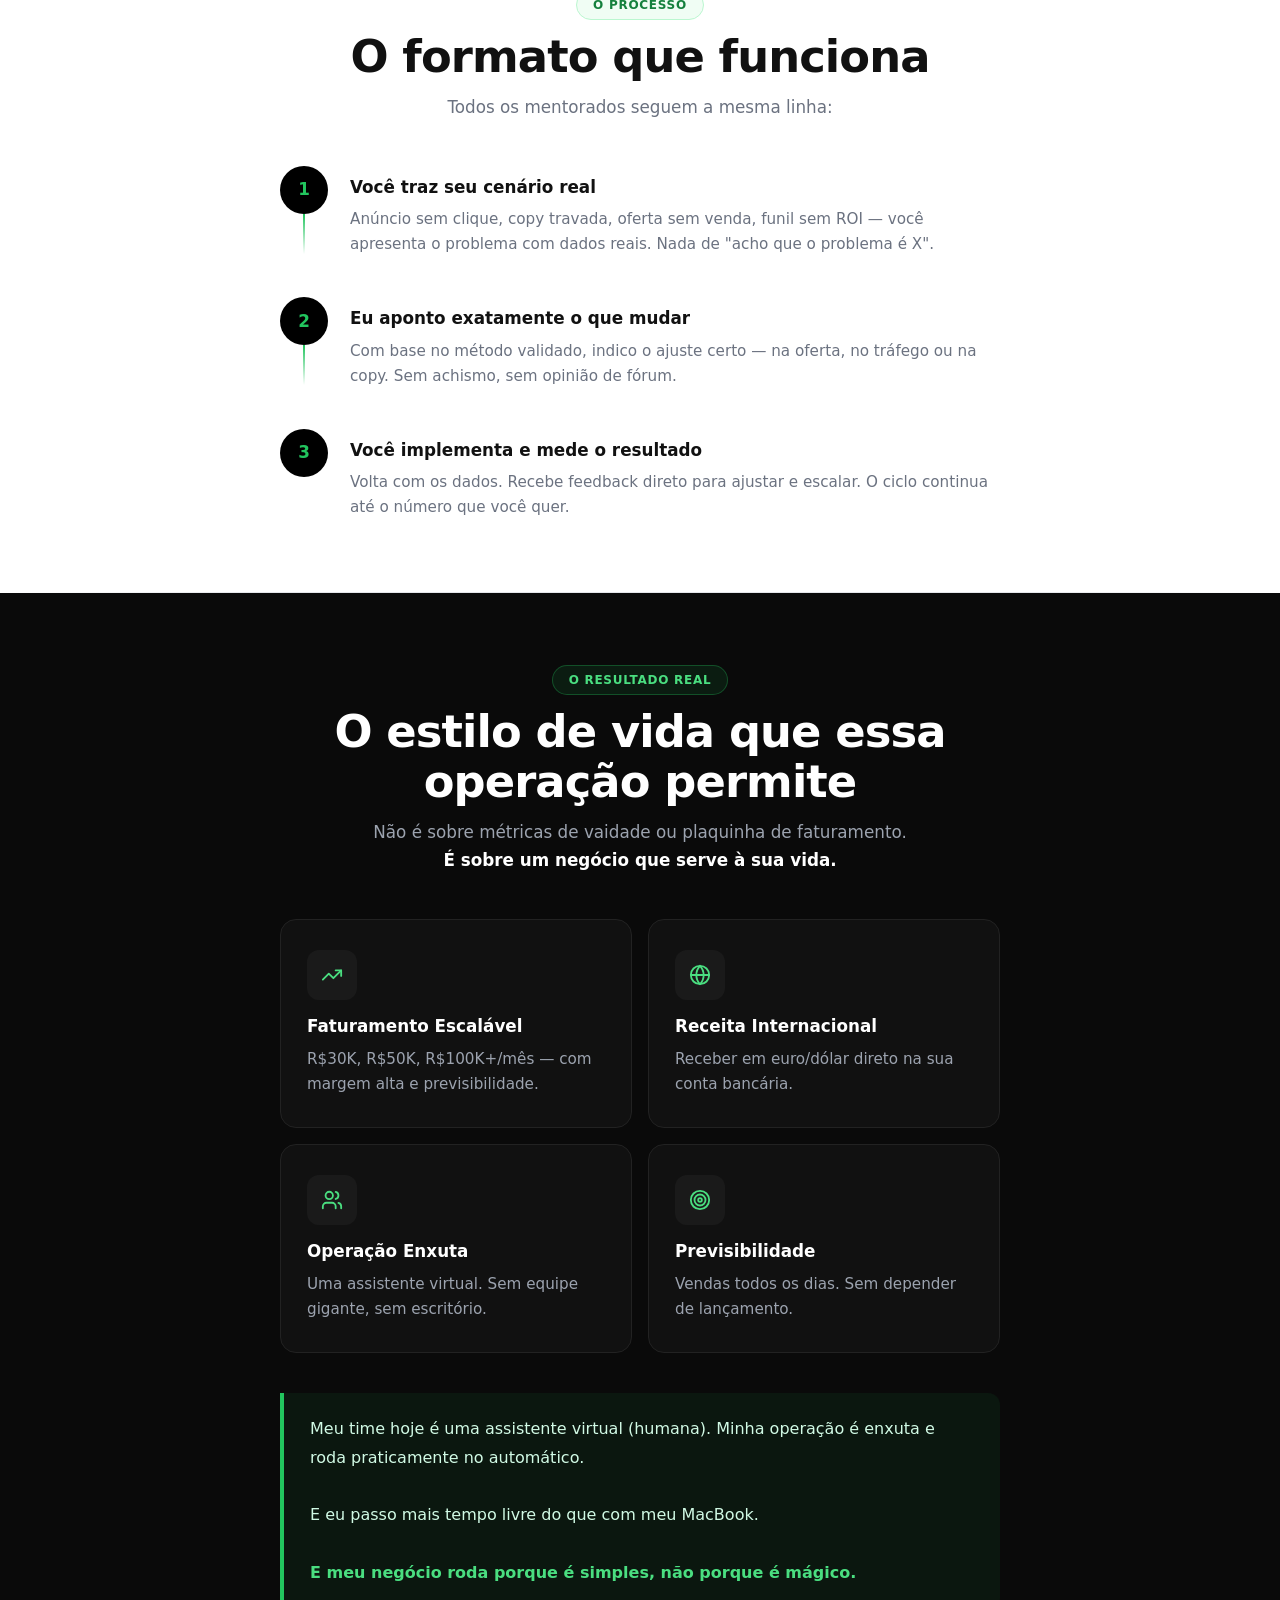
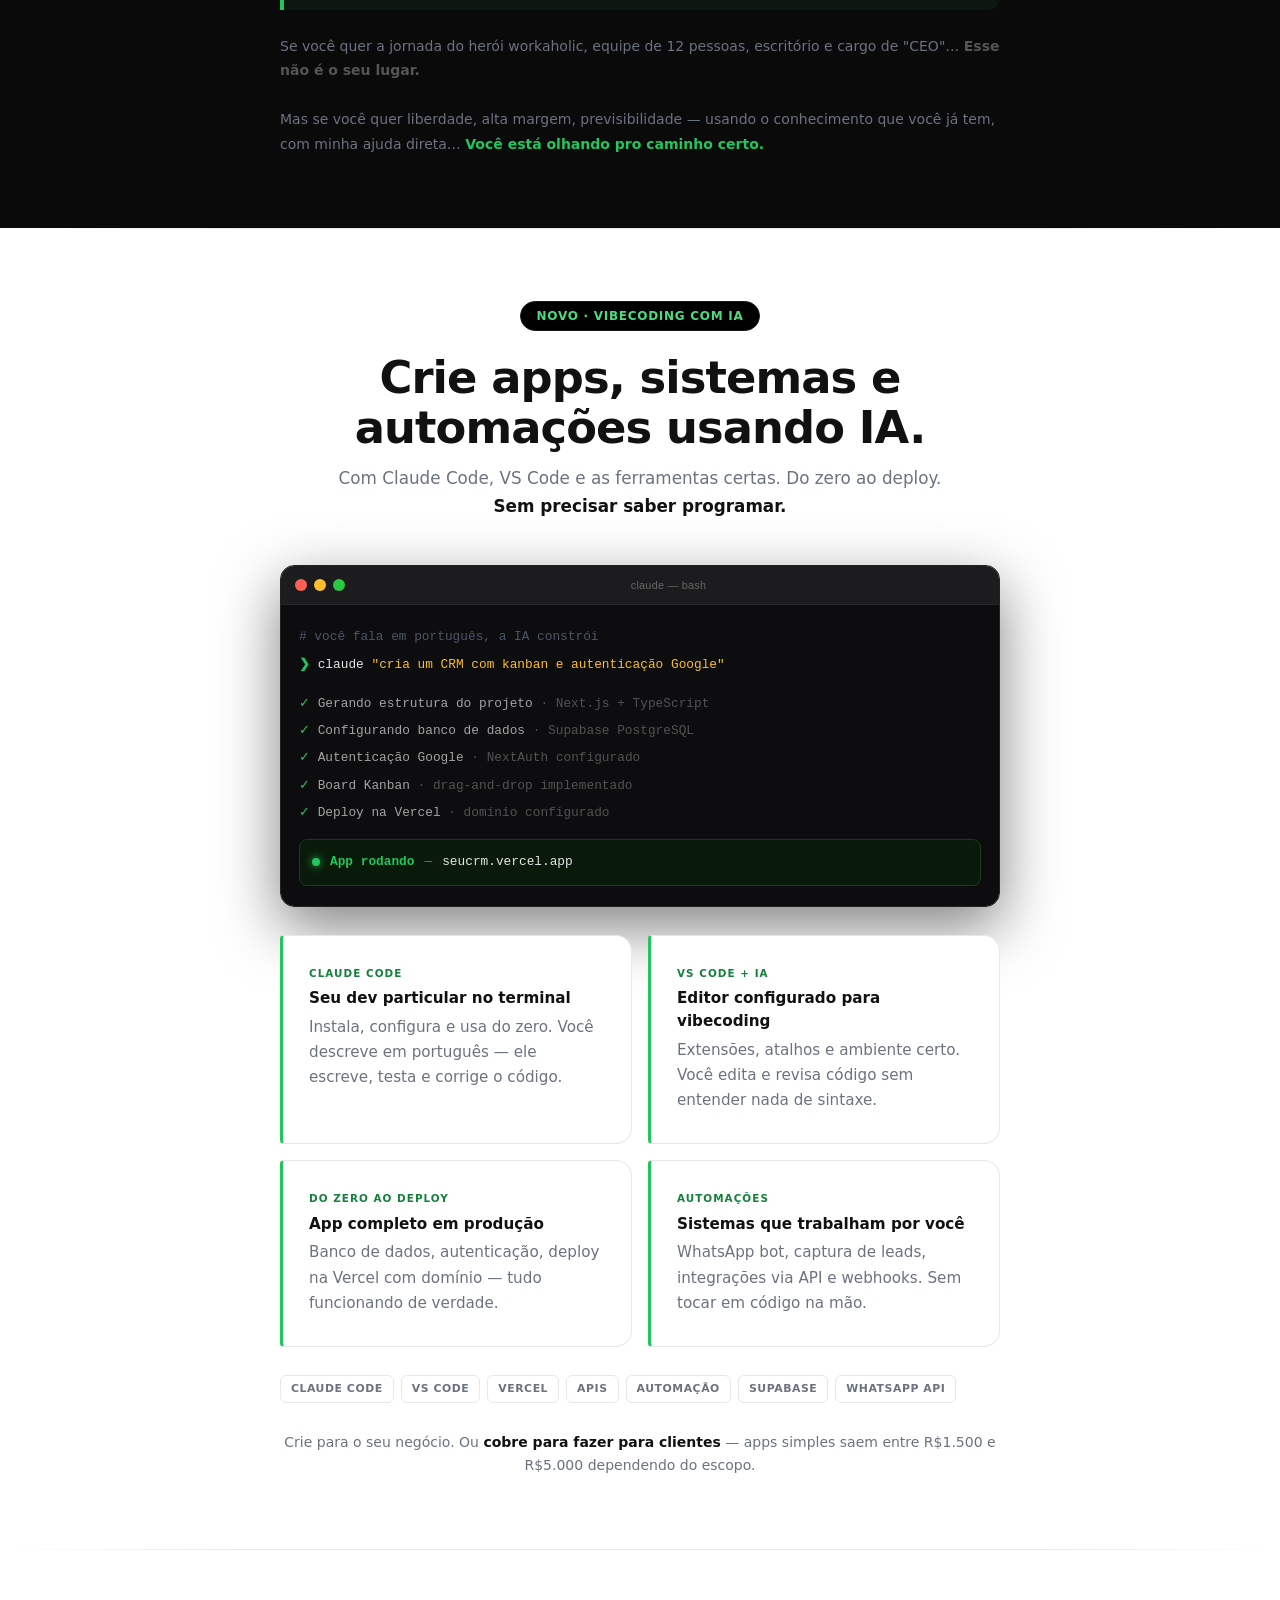
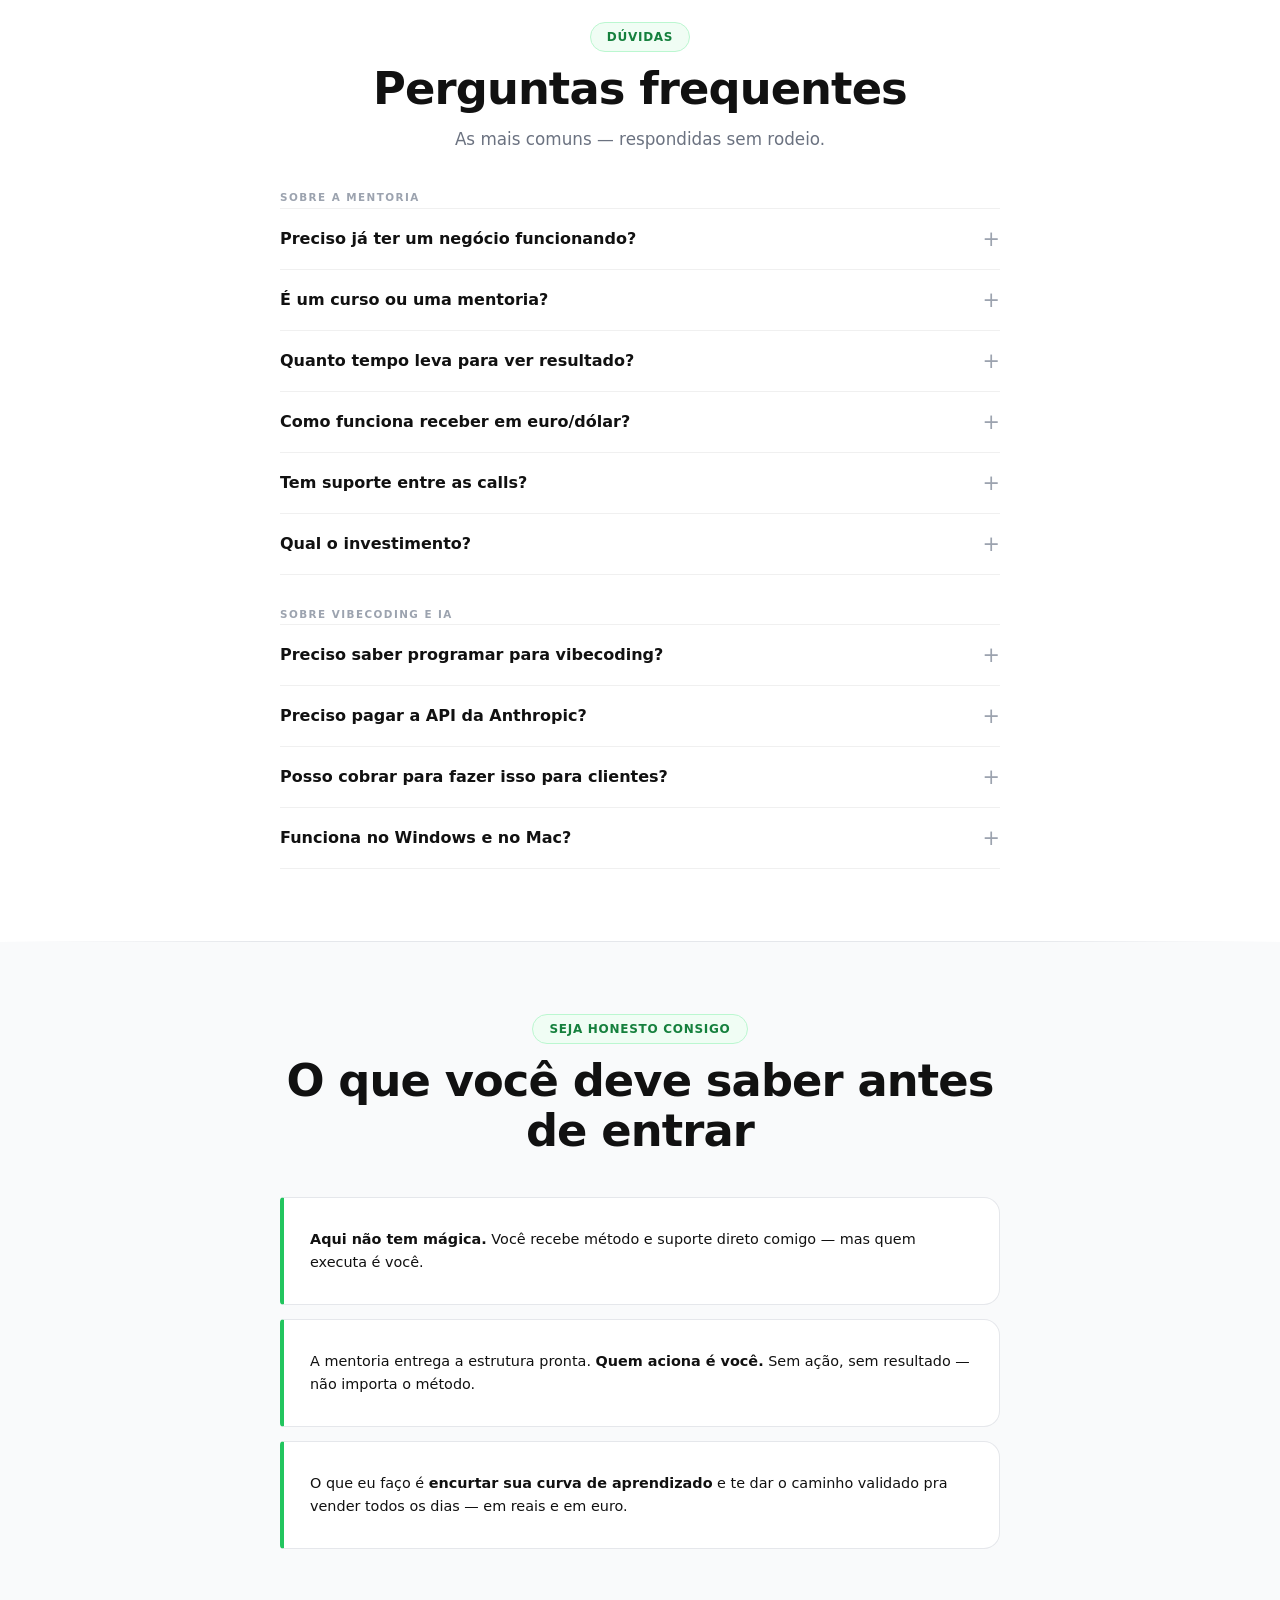
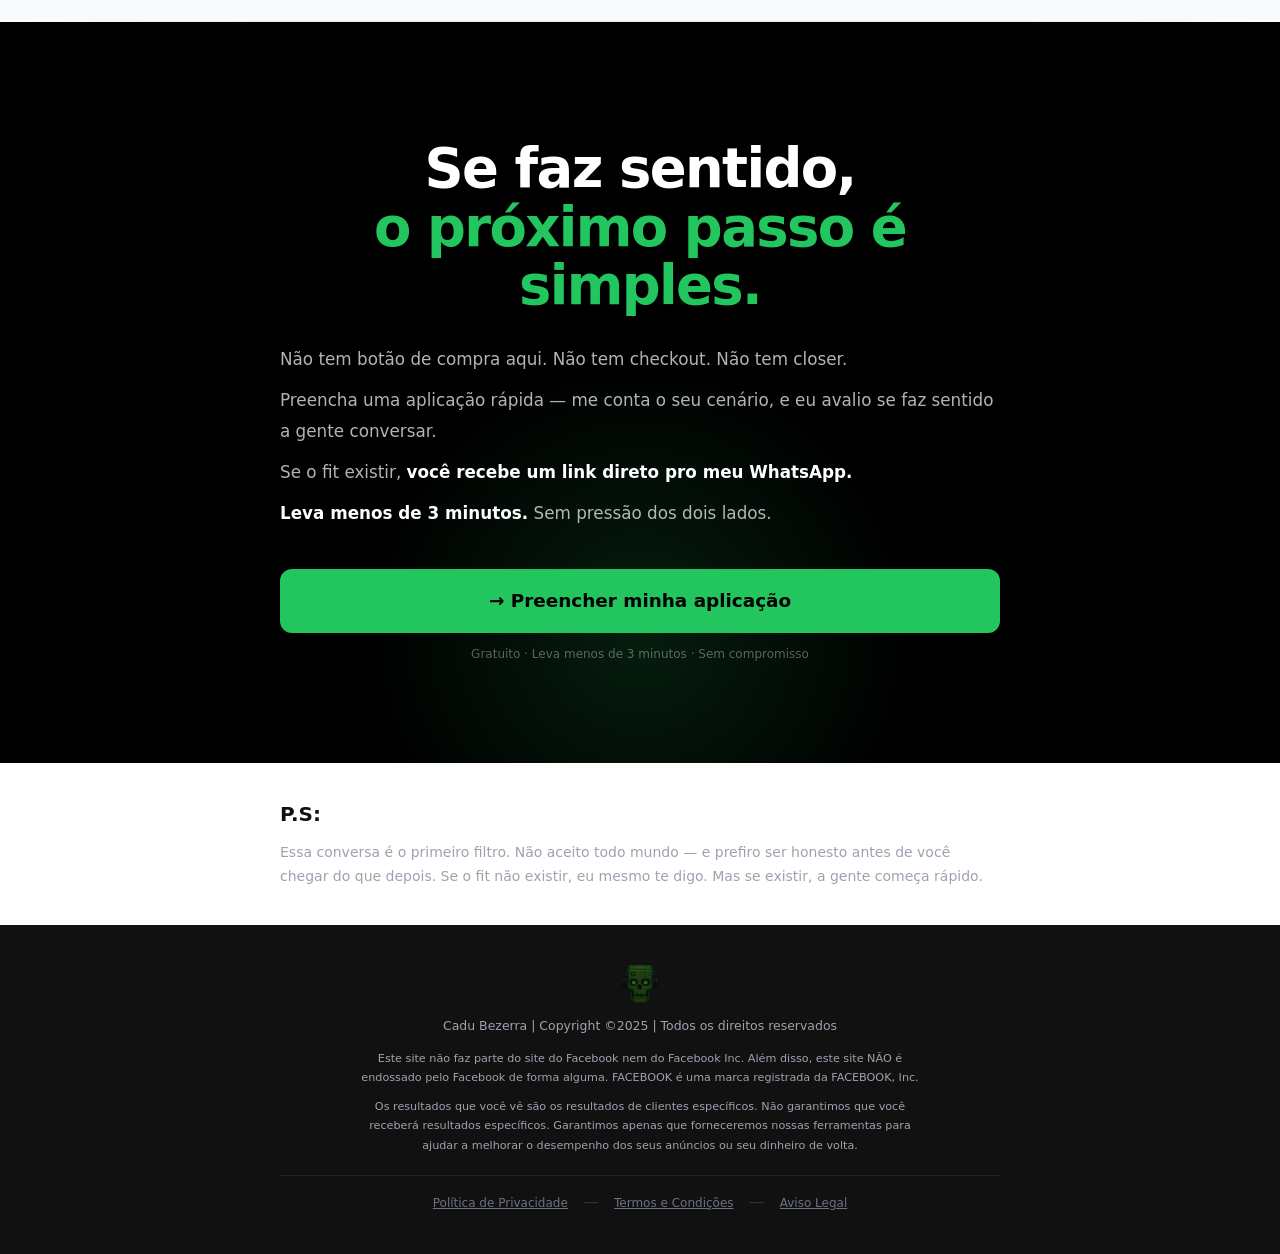
==== commit 5133a2cd: "style: scrollbar dark minimalista + fix proporção do logo" ====
--- a/index.html
+++ b/index.html
@@ -46,6 +46,13 @@
     [data-fade][data-delay="4"]{transition-delay:.4s;}
     [data-fade][data-delay="5"]{transition-delay:.5s;}
 
+    /* SCROLLBAR */
+    ::-webkit-scrollbar{width:4px;}
+    ::-webkit-scrollbar-track{background:#080808;}
+    ::-webkit-scrollbar-thumb{background:#1a1a1a;border-radius:99px;}
+    ::-webkit-scrollbar-thumb:hover{background:#2a2a2a;}
+    *{scrollbar-width:thin;scrollbar-color:#1a1a1a #080808;}
+
     /* HERO */
     .hero-bg{background:#000;position:relative;overflow:hidden;padding:52px 20px 60px;}
     .hero-glow{position:absolute;top:-160px;left:50%;transform:translateX(-50%);width:800px;height:800px;background:radial-gradient(circle,rgba(34,197,94,.18) 0%,transparent 60%);pointer-events:none;animation:glow-pulse 5s ease-in-out infinite;}
@@ -207,7 +214,7 @@
 <!-- HEADER -->
 <header style="background:#000;padding:12px 16px;">
   <div style="max-width:480px;margin:0 auto;display:flex;justify-content:center;">
-    <img src="images/design-mode/logo.png" alt="Logo" style="height:64px;width:64px;object-fit:contain;"/>
+    <img src="images/design-mode/logo.png" alt="Logo" style="height:64px;width:auto;object-fit:contain;"/>
   </div>
 </header>
 
